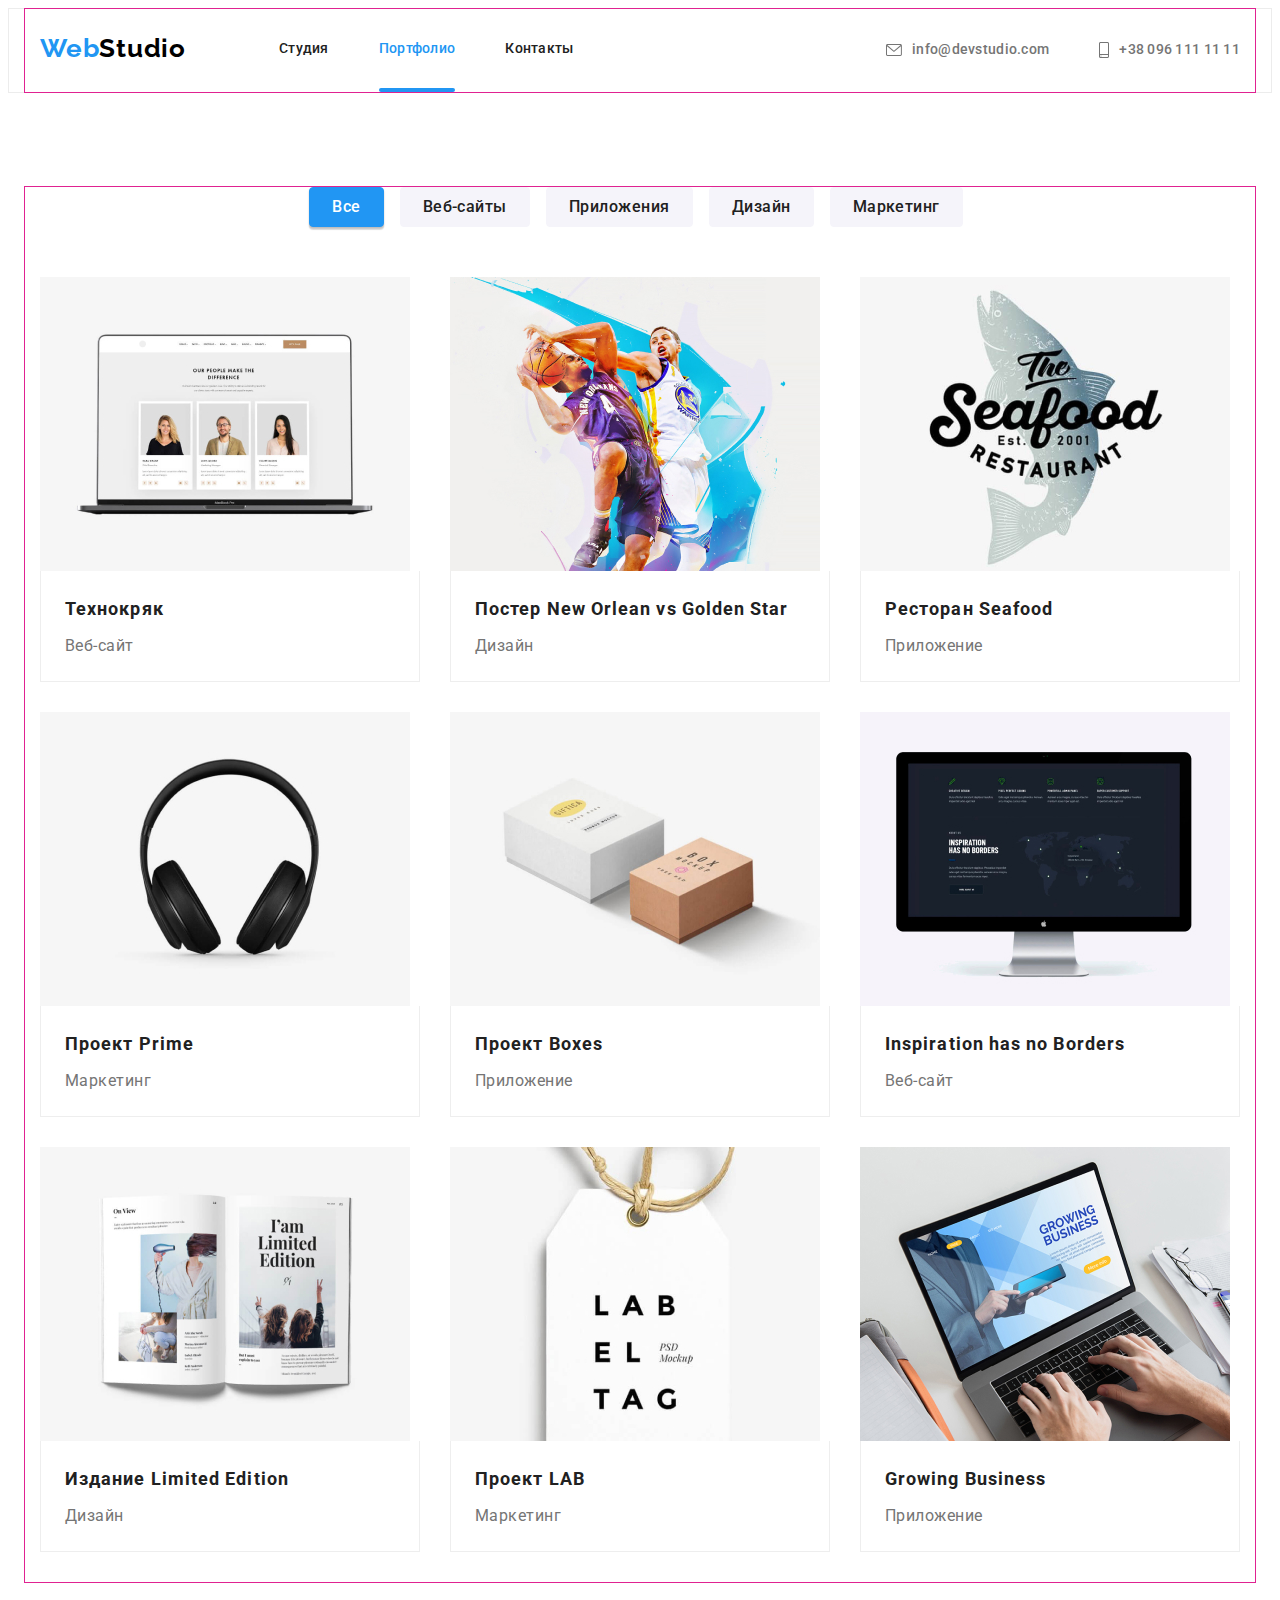
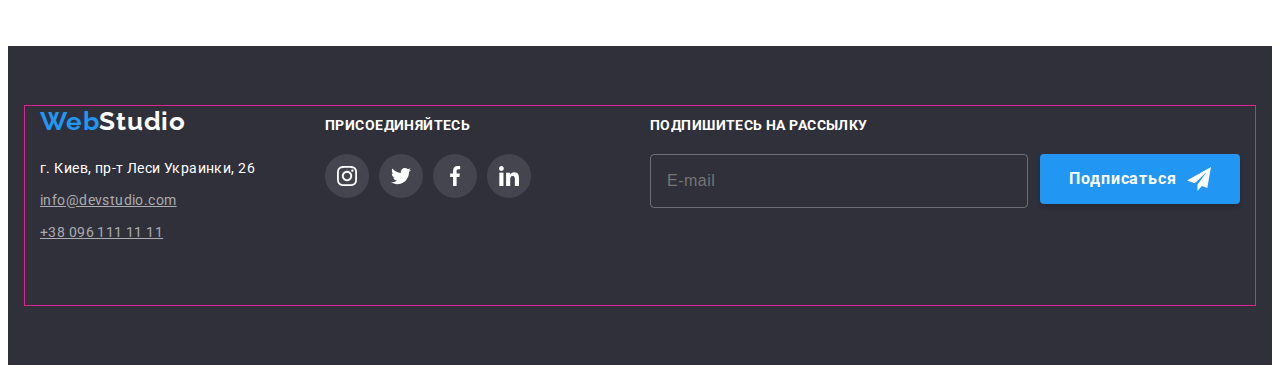
==== portfolio.html @ f074b86c "add change portf adapt" ====
<!DOCTYPE html>
<html lang="ru">
<head>
    <meta charset="UTF-8">
    <meta http-equiv="X-UA-Compatible" content="IE=edge">
    <meta name="viewport" content="width=device-width, initial-scale=1.0">
    <link rel="preconnect" href="https://fonts.googleapis.com">
    <link rel="preconnect" href="https://fonts.gstatic.com" crossorigin>
    <link href="https://fonts.googleapis.com/css2?family=Raleway:wght@700&family=Roboto:wght@400;500;700;900&display=swap"
        rel="stylesheet">
        <link rel="stylesheet" href="https://cdnjs.cloudflare.com/ajax/libs/modern-normalize/1.1.0/modern-normalize.min.css"
            integrity="sha512-wpPYUAdjBVSE4KJnH1VR1HeZfpl1ub8YT/NKx4PuQ5NmX2tKuGu6U/JRp5y+Y8XG2tV+wKQpNHVUX03MfMFn9Q=="
            crossorigin="anonymous" referrerpolicy="no-referrer" />
    <link rel="stylesheet" href="./css/main.min.css">
    <title>Портфолио</title>
</head>
<body>
    <header class="header">
        <div class="container container--top">
        <nav class="navigation">
            <a href="" lang="en" class="logo logo--dark link"><span class="logo__accent">Web</span>Studio</a>
            <ul class="nav-list list"> 
                <li class="nav__item"><a href="./index.html" class="nav__link link">Студия</a></li>
                <li class="nav__item"><a href="" class="nav__link link current">Портфолио</a></li>
                <li class="nav__item"><a href="" class="nav__link link">Контакты</a></li>
            </ul>
        </nav> 
            <ul class="list-contacts list">
                <li class="list-contacts__item list-contacts__item--top"><a href="mailto:info@devstudio.com" class="list-contacts__link link">
                    <svg class="list-contacts__icon icon-envelope" width="16" height="12">
                        <use href="./images/icons.svg#icon-envelope"></use>
                    </svg> info@devstudio.com</a></li>
                <li class="list-contacts__item"><a href="tel:+380961111111" class="list-contacts__link link">
                    <svg class="list-contacts__icon icon-smartphone" width="10" height="16">
                        <use href="./images/icons.svg#icon-smartphone"></use>
                    </svg> +38 096 111 11 11</a></li>
            </ul>
        </div>
    </header>
    <main>
        <section class="portfolio section">
            <div class="container">
                <h1  class="portfolio-top-title visually-hidden">Портфолио</h1>
            <ul class="portfolio-btn-list list">
                <li class="portfolio-btn-item"> <button type="button" class="portfolio-btn current-btn">Все</button> </li>
                <li class="portfolio-btn-item"><button type="button" class="portfolio-btn">Веб-сайты</button></li>
                <li class="portfolio-btn-item"><button type="button" class="portfolio-btn">Приложения</button></li>
                <li class="portfolio-btn-item"><button type="button" class="portfolio-btn">Дизайн</button></li>
                <li class="portfolio-btn-item"><button type="button" class="portfolio-btn">Маркетинг</button></li>
            </ul> 
            <ul class="portfolio-list list">
                <li class="portfolio-item"> 
                        <a class="portfolio-link link" href="">  
                          <div class="overlay">                                         
                        <img src="./images/box4.jpg" alt="Веб-сайт" width="370"> 
                        <p class="overlay-text">Ресурс предлагает комплексные предложения с разным уровнем функционала и сервисов. Все это позволит посетителю получить
                        исчерпывающие сведения  о компании или частном лице.</p></div>
                        <div class="portfolio-content">
                        <h2 class="portfolio-bottom-title">Технокряк</h2>
                        <p class="portfolio-text text-veb">Веб-сайт</p></div></a>
                </li>
                <li class="portfolio-item"> 
                    <a class="portfolio-link link" href="">
                        <div class="overlay">
                        <img src="./images/box5.jpg" alt="Постер" width="370">
                        <p class="overlay-text">Ресурс предлагает комплексные предложения с разным уровнем функционала и сервисов. Все это
                            позволит посетителю получить
                            исчерпывающие сведения  о компании или частном лице.</p>
                        </div>
                        <div class="portfolio-content">
                        <h2 class="portfolio-bottom-title">Постер <span lang="en">New Orlean vs Golden Star</span> </h2>
                        <p class="portfolio-text">Дизайн</p> </div></a>
                </li> 
                <li class="portfolio-item">  
                    <a class="portfolio-link link" href="">
                        <div class="overlay">
                        <img src="./images/box6.jpg" alt="Ресторан " width="370">
                        <p class="overlay-text">Ресурс предлагает комплексные предложения с разным уровнем функционала и сервисов. Все это
                            позволит посетителю получить
                            исчерпывающие сведения  о компании или частном лице.</p>
                        </div>
                        <div class="portfolio-content">
                        <h2 class="portfolio-bottom-title">Ресторан <span lang="en">Seafood</span></h2>
                        <p class="portfolio-text">Приложение</p></div></a>
                </li>
                <li class="portfolio-item"> 
                    <a class="portfolio-link link" href="">
                        <div class="overlay">
                        <img src="./images/box7.jpg" alt="Наушники" width="370">
                        <p class="overlay-text">Ресурс предлагает комплексные предложения с разным уровнем функционала и сервисов. Все это
                            позволит посетителю получить
                            исчерпывающие сведения  о компании или частном лице.</p>
                        </div>
                        <div class="portfolio-content">
                        <h2 class="portfolio-bottom-title">Проект <span lang="en">Prime</span></h2>
                        <p class="portfolio-text">Маркетинг</p> </div></a>
                </li>
                <li class="portfolio-item">  
                    <a class="portfolio-link link" href="">
                        <div class="overlay">
                        <img src="./images/box8.jpg" alt="Упаковка" width="370">
                        <p class="overlay-text">Ресурс предлагает комплексные предложения с разным уровнем функционала и сервисов. Все это
                            позволит посетителю получить
                            исчерпывающие сведения  о компании или частном лице.</p>
                        </div>
                        <div class="portfolio-content">
                        <h2 class="portfolio-bottom-title">Проект <span lang="en">Boxes</span></h2>
                        <p class="portfolio-text">Приложение</p> </div></a>
                </li>
                <li class="portfolio-item">    
                    <a class="portfolio-link link" href="">
                        <div class="overlay">
                        <img src="./images/box9.jpg" alt="Монитор" width="370">
                        <p class="overlay-text">Ресурс предлагает комплексные предложения с разным уровнем функционала и сервисов. Все это
                            позволит посетителю получить
                            исчерпывающие сведения  о компании или частном лице.</p>
                        </div>
                        <div class="portfolio-content">
                        <h2 lang="en" class="portfolio-bottom-title">Inspiration has no Borders</h2>
                        <p class="portfolio-text">Веб-сайт</p> </div></a>
                </li>
                <li class="portfolio-item">  
                    <a class="portfolio-link link" href="">
                        <div class="overlay">
                        <img src="./images/box10.jpg" alt="Журнал" width="370">
                        <p class="overlay-text">Ресурс предлагает комплексные предложения с разным уровнем функционала и сервисов. Все это
                            позволит посетителю получить
                            исчерпывающие сведения  о компании или частном лице.</p>
                        </div>
                        <div class="portfolio-content">
                        <h2 class="portfolio-bottom-title">Издание <span lang="en">Limited Edition</span></h2>
                        <p class="portfolio-text">Дизайн</p></div></a>
                </li>
                <li class="portfolio-item">  
                    <a class="portfolio-link link" href="">
                        <div class="overlay">
                        <img src="./images/box11.jpg" alt="Карточка" width="370">
                        <p class="overlay-text">Ресурс предлагает комплексные предложения с разным уровнем функционала и сервисов. Все это
                            позволит посетителю получить
                            исчерпывающие сведения  о компании или частном лице.</p>
                        </div>
                        <div class="portfolio-content">
                        <h2 class="portfolio-bottom-title">Проект <span lang="en">LAB</span></h2>
                        <p class="portfolio-text">Маркетинг</p></div></a>
                </li>
                <li class="portfolio-item">   
                    <a class="portfolio-link link" href="">
                        <div class="overlay">
                        <img src="./images/box12.jpg" alt="Ноутбук" width="370">
                        <p class="overlay-text">Ресурс предлагает комплексные предложения с разным уровнем функционала и сервисов. Все это
                            позволит посетителю получить
                            исчерпывающие сведения  о компании или частном лице.</p>
                        </div>
                        <div class="portfolio-content">
                        <h2 lang="en" class="portfolio-bottom-title">Growing Business</h2>
                        <p class="portfolio-text">Приложение</p> </div></a>
                </li>
            </ul>
            </div>
        </section>
    </main>
    <footer class="footer">
        <div class="container container--bottom">
            <div class="footer-address">
        <a href="" lang="en" class="logo logo--light link"><span class="logo__accent">Web</span>Studio</a>
        <address class="top-address">
            <ul class="address-list list">
                <li class="address-list__item address">г. Киев, пр-т Леси Украинки, 26</li>
                <li class="address-list__item mail"><a href="mailto:info@devstudio.com" class="address-list__link">info@devstudio.com</a></li>
                <li class="address-list__item"><a href="tel:+380961111111" class="address-list__link">+38 096 111 11 11</a></li>
            </ul>
        </address></div>
           <div class="social">
            <p class="social-text">присоединяйтесь</p>
            <ul class="soc-list list">
                <li class="soc-list__item"><a class="soc-list__link soc-list__link--grey" href="">
                        <svg class="soc-list__icon soc-list__icon--white" width="20" height="20">
                            <use href="./images/icons.svg#icon-instagram-2"></use>
                        </svg></a></li>
                <li class="soc-list__item"><a class="soc-list__link soc-list__link--grey" href="">
                        <svg class="soc-list__icon soc-list__icon--white" width="20" height="20">
                            <use href="./images/icons.svg#icon-twitter-1"></use>
                        </svg></a></li>
                <li class="soc-list__item"><a class="soc-list__link soc-list__link--grey" href="">
                        <svg class="soc-list__icon soc-list__icon--white" width="20" height="20">
                            <use href="./images/icons.svg#icon-facebook-1"></use>
                        </svg></a></li>
                <li class="soc-list__item"><a class="soc-list__link soc-list__link--grey" href="">
                        <svg class="soc-list__icon soc-list__icon--white" width="20" height="20">
                            <use href="./images/icons.svg#icon-linkedin-1"></use>
                        </svg></a></li>
            </ul>
            </div>
            <div class="form">
                <p class="form__text">Подпишитесь на рассылку</p>
                <form class="form__content">
                    <input 
                    type="email" 
                    class="form__input"
                    name="user-email"
                    placeholder="E-mail">
                    <button type="submit" class="form-btn btn">Подписаться
                        <svg class="form-icon" width="24" height="24">
                            <use href="./images/icons.svg#icon-icon-send1"></use>
                        </svg>
                    </button>
                </form>
            </div>
        </div>
    </footer>
    </body>
</html>
---- css/main.min.css ----
body{font-family:'Roboto',sans-serif;font-size:14px;color:var(--top-text-color);background-color:var(--body-color)}.link{text-decoration:none}.list{list-style:none}.is-hidden{opacity:0;pointer-events:none;visibility:hidden}p,h1,h2,h3,h4,h5,h6{margin:0}ul,ol{padding-left:0;margin:0}img{display:block;max-width:100%;height:auto}:root{--body-color:#ffffff;--logo-top-color: #000000;--logo-bottom-color:#FFFFFF;--accent-color: #2196F3;--header-color:  #212121;--hover-color:#2196F3;--current-color:#2196F3;--hero-color:#2F303A;--top-title-color:  #FFFFFF;--bottom-title-color: #212121;--second-title-color:#212121;--third-title-color:#212121;--top-btn-color: #FFFFFF;--hover-btn-color:#188CE8;--second-btn-color: #212121;--bacground-btn-color:#F5F4FA;--top-text-color:#757575;--bottom-text-color: #757575;--second-text-color:#757575;--team-color:#FFFFFF;--team-fon-color:#F5F4FA;--footer-color:#2F303A;--address-color:#FFFFFF;--contacts-color: rgba(255, 255, 255, 0.6);--portfolio-fon-color:#FFFFFF;--first-margin:30px;--second-margin:30px;--duration:250ms;--time-function:cubic-bezier(0.4, 0, 0.2, 1)}.visually-hidden{position:absolute;white-space:nowrap;width:1px;height:1px;overflow:hidden;border:0;padding:0;clip:rect(0 0 0 0);clip-path:inset(50%);margin:-1px}.container{width:100%;padding-left:15px;padding-right:15px;margin:0 auto;outline:1px solid #e02291}@media screen and (min-width: 480px){.container{max-width:480px}}@media screen and (min-width: 768px){.container{max-width:768px}}@media screen and (min-width: 1200px){.container{max-width:1200px}}.container--top{display:flex;align-items:center}@media screen and (min-width: 1200px){.container--bottom{display:flex;align-items:baseline}}.section{padding-top:60px;padding-bottom:60px}@media screen and (min-width: 1200px){.section{padding-top:94px;padding-bottom:94px}}.logo{font-family:'Raleway','Tahoma', sans-serif;font-weight:700;font-size:24px;line-height:1.17;text-align:center;letter-spacing:0.03em}@media screen and (min-width: 1200px){.logo{font-size:26px;line-height:1.19}}.logo--dark{display:block;padding-top:16px;padding-bottom:16px;color:var(--logo-top-color)}@media screen and (min-width: 768px){.logo--dark{padding-top:26px;padding-bottom:26px}}@media screen and (min-width: 1200px){.logo--dark{padding-top:24px;padding-bottom:25px}}.logo--light{display:block;margin-bottom:20px;color:var(--logo-bottom-color)}@media screen and (min-width: 1200px){.logo--light{text-align:start}}.logo__accent{font-family:'Raleway','Tahoma', sans-serif;font-weight:700;font-size:26px;line-height:1.19;letter-spacing:0.03em;color:var(--accent-color)}.list-contacts{margin-left:auto}@media screen and (max-width: 767px){.list-contacts{display:none}}@media screen and (min-width: 1200px){.list-contacts{display:flex;justify-content:center}}.list-contacts__item{align-items:center;margin-left:auto}@media screen and (min-width: 1200px){.list-contacts__item{display:flex}}@media screen and (min-width: 1200px){.list-contacts__item+.list-contacts__item{margin-left:50px}}.list-contacts__link{font-weight:500;font-size:12px;line-height:1.17;letter-spacing:0.02em;display:flex;align-items:center;color:var(--top-text-color);transition:color var(--duration) var(--time-function)}.list-contacts__link:hover,.list-contacts__link:focus{color:var(--hover-color)}@media screen and (min-width: 1200px){.list-contacts__link{padding-top:32px;padding-bottom:32px;font-size:14px;line-height:1.14}}@media screen and (min-width: 768px) and (max-width: 1199px){.list-contacts__item--top{margin-bottom:10px}}.list-contacts__icon{display:block;cursor:pointer;margin-right:10px;fill:var(--top-text-color)}.list-contacts__link:hover .icon-envelope,.list-contacts__link:focus .icon-envelope,.list-contacts__link:hover .icon-smartphone,.list-contacts__link:focus .icon-smartphone{fill:var(--hover-color)}.btn{font-family:inherit;font-weight:700;font-size:16px;line-height:1.88;text-align:center;letter-spacing:0.06em;display:flex;justify-content:center;align-items:center;margin:0 auto;min-width:200px;height:50px;border:1px solid transparent;border-radius:4px;box-shadow:0px 4px 4px rgba(0,0,0,0.15);color:var(--top-btn-color);background-color:var(--accent-color)}.title{font-family:'Roboto'}.title--dark{color:var(--second-title-color)}.title--light{color:#FFFFFF}.hero__title{font-weight:900;font-size:26px;line-height:1.62;text-align:center;letter-spacing:0.06em;text-transform:uppercase;display:inline-block;width:100%;margin-bottom:var(--second-margin)}@media screen and (min-width: 480px){.hero__title{width:360px}}@media screen and (min-width: 1200px){.hero__title{font-weight:900;font-size:44px;line-height:1.36;letter-spacing:0.06em;text-transform:uppercase;text-align:center;display:inline-block;width:696px;margin-bottom:var(--second-margin)}}.work-top__title,.team-top__title,.clients-top__title{font-size:28px;line-height:1.18;text-align:center;letter-spacing:0.03em;margin-bottom:30px}@media screen and (min-width: 1200px){.work-top__title,.team-top__title,.clients-top__title{font-size:36px;line-height:1.17;margin-bottom:50px}}.feature-bottom__title,.work-bottom__title{font-size:14px;line-height:1.14;letter-spacing:0.03em;text-transform:uppercase;text-align:center;margin-bottom:10px}@media screen and (min-width: 768px){.feature-bottom__title,.work-bottom__title{text-align:start}}.soc-list{display:flex;justify-content:center}.soc-list__item+.soc-list__item{margin-left:10px}.soc-list__link{display:flex;width:44px;height:44px;border-radius:50%;justify-content:center;align-items:center;transition:background-color var(--duration) var(--time-function)}.soc-list__link:hover,.soc-list__link:focus{background-color:var(--hover-color)}.soc-list__link--white{background-color:#FFFFFF}.soc-list__link--grey{background-color:rgba(255,255,255,0.1)}.soc-list__icon{transition:fill var(--duration) var(--time-function)}.soc-list__link:hover .soc-list__icon,.soc-list__link:focus .soc-list__icon{fill:#FFFFFF}.soc-list__icon--grey{fill:#AFB1B8}.soc-list__icon--white{fill:#FFFFFF}.header{border:1px solid #ECECEC}@media screen and (min-width: 768px){.navigation{display:flex}}@media screen and (max-width: 767px){.nav-list{display:none}}@media screen and (min-width: 768px){.nav-list{display:flex;align-items:center;margin-left:88px}}@media screen and (min-width: 1200px){.nav-list{margin-left:93px}}@media screen and (min-width: 768px){.nav__item+.nav__item{margin-left:50px}}@media screen and (min-width: 768px){.nav__link{position:relative;font-weight:500;font-size:14px;line-height:1.14;letter-spacing:0.02em;display:block;padding-top:32px;padding-bottom:35px;color:var(--header-color);transition:color var(--duration) var(--time-function)}.nav__link:hover,.nav__link:focus{color:var(--hover-color)}.nav__link.current{color:var(--current-color)}}.nav__link.current::after{position:absolute;bottom:0;content:"";width:100%;height:4px;border-radius:2px;display:block;background-color:var(--current-color)}.hero{padding-top:118px;padding-bottom:118px;text-align:center;max-width:100%;height:auto;margin-left:auto;margin-right:auto;background-image:linear-gradient(rgba(47,48,58,0.4), rgba(47,48,58,0.4)),url(../images/hero.jpg);background-repeat:no-repeat;background-position:center;background-size:cover}@media screen and (min-width: 768px){.hero{max-width:768px}}@media screen and (min-width: 1200px){.hero{padding-top:200px;padding-bottom:200px;max-width:1600px;height:600px}}.hero__btn{transition:background-color var(--duration) var(--time-function),color var(--duration) var(--time-function)}.hero__btn:hover,.hero__btn:focus{background-color:var(--hover-btn-color)}@media screen and (min-width: 1200px){.feature{padding-bottom:47px}}.feature-list{margin-bottom:-30px}@media screen and (min-width: 768px){.feature-list{display:flex;flex-wrap:wrap;margin-left:-30px}}@media screen and (min-width: 1200px){.feature-list{margin-left:-30px}}.feature-list__item{margin-bottom:30px}@media screen and (min-width: 768px){.feature-list__item{width:calc(100% / 2 - 30px);margin-left:30px}}@media screen and (min-width: 1200px){.feature-list__item{width:calc(100% / 4 - 30px);margin-left:30px}}.feature-gallery{display:flex;max-width:450px;height:120px;border-radius:4px;justify-content:center;align-items:center;margin-bottom:30px;background-color:var(--team-fon-color)}@media screen and (min-width: 768px){.feature-gallery{max-width:354px;height:120px}}@media screen and (min-width: 1200px){.feature-gallery{max-width:270px;height:120px}}.feature__text{font-size:14px;line-height:1.71;letter-spacing:0.03em;color:var(--top-text-color)}.work{padding-top:47px;display:none}@media screen and (min-width: 1200px){.work{display:block}}.work-list{display:flex}.work-list__item+.work-list__item{margin-left:var(--first-margin)}.work-thumb{position:relative}.work-thumb__title{position:absolute;bottom:0;display:flex;width:100%;height:70px;justify-content:center;align-items:center;background-color:rgba(47,48,58,0.8)}.team{background-color:var(--team-fon-color)}.team-list{margin-bottom:-30px}@media screen and (min-width: 768px){.team-list{display:flex;flex-wrap:wrap;margin-left:-30px}}@media screen and (min-width: 1200px){.team-list{margin-left:-30px}}.team-list__item{box-shadow:0px 1px 3px rgba(0,0,0,0.12),0px 1px 1px rgba(0,0,0,0.14),0px 2px 1px rgba(0,0,0,0.2);border-radius:0px 0px 4px 4px;overflow:hidden;padding-bottom:30px;margin-bottom:30px;background-color:var(--team-color)}@media screen and (min-width: 768px){.team-list__item{width:calc(100% / 2 - 30px);margin-left:30px}}@media screen and (min-width: 1200px){.team-list__item{width:calc(100% / 4 - 30px);margin-left:30px}}.team-list__img{margin-bottom:var(--second-margin);width:100%;height:auto}.team-bottom__title{font-family:'Roboto';font-weight:500;font-size:16px;line-height:1.19;text-align:center;letter-spacing:0.03em;margin-bottom:10px;color:var(--second-title-color)}.team-list__text{font-size:16px;line-height:1.19;text-align:center;letter-spacing:0.03em;margin-bottom:16px;color:var(--bottom-text-color)}.logo-list{display:flex;flex-wrap:wrap;margin-left:-30px;margin-bottom:-30px}@media screen and (min-width: 768px){.logo-list{margin-left:-30px}}@media screen and (min-width: 1200px){.logo-list{margin-left:-30px}}.logo-list__item{width:calc(100% / 2 - 30px);margin-left:30px;margin-bottom:30px}@media screen and (min-width: 768px){.logo-list__item{width:calc(100% / 3 - 30px);margin-left:30px}}@media screen and (min-width: 1200px){.logo-list__item{width:calc(100% / 6 - 30px);margin-left:30px}}.logo-list__link{outline:transparent;display:flex;justify-content:center;align-items:center;width:100%;height:92px;border:1px solid #AFB1B8;border-radius:4px;background-color:#FFFFFF;transition:background-color var(--duration) var(--time-function)}.logo-list__link:hover,.logo-list__link:focus{border-color:var(--accent-color)}@media screen and (min-width: 768px){.logo-list__link{width:226px}}@media screen and (min-width: 1200px){.logo-list__link{width:170px}}.logo-list__icon{fill:#AFB1B8;transition:fill var(--duration) var(--time-function)}.logo-list__link:hover .logo-list__icon,.logo-list__link:focus .logo-list__icon{fill:var(--hover-color)}.footer{padding-top:60px;padding-bottom:60px;background-color:var(--footer-color)}@media screen and (min-width: 768px){.footer-content{display:flex;justify-content:space-around;align-items:baseline}}.footer-address{text-align:center}.address-list{font-style:normal}.top-address{margin-bottom:60px}@media screen and (min-width: 1200px){.top-address{text-align:start}}.address{font-size:14px;line-height:1.71;letter-spacing:0.03em;margin-bottom:8px;color:var(--address-color)}.mail{margin-bottom:8px}.address-list__link{font-size:14px;line-height:1.71;letter-spacing:0.03em;color:var(--contacts-color);transition:color var(--duration) var(--time-function)}.address-list__link:hover,.address-list__link:focus{color:var(--hover-color)}.social{margin-bottom:60px}@media screen and (min-width: 1200px){.social{margin-left:70px}}.social-text{font-weight:700;font-size:14px;line-height:1.14;text-align:center;letter-spacing:0.03em;text-transform:uppercase;margin-bottom:20px;color:#FFFFFF}@media screen and (min-width: 1200px){.social-text{text-align:start}}.form{text-align:center}@media screen and (min-width: 1200px){.form{margin-left:auto}}.form__text{font-weight:700;line-height:1.14;text-align:center;letter-spacing:0.03em;text-transform:uppercase;margin-bottom:20px;color:#FFFFFF}@media screen and (min-width: 1200px){.form__text{text-align:start}}@media screen and (min-width: 1200px){.form__content{display:flex;justify-content:center;align-items:flex-start}}.form__input{font-weight:400;font-size:16px;line-height:1.25;letter-spacing:0.03em;min-width:100%;height:50px;border:1px solid rgba(255,255,255,0.3);border-radius:4px;padding-left:16px;margin-bottom:20px;color:rgba(255,255,255,0.6);background-color:transparent}@media screen and (min-width: 480px){.form__input{min-width:450px}}@media screen and (min-width: 1200px){.form__input{min-width:358px}}.form-btn{color:var(--top-btn-color);background-color:var(--accent-color)}@media screen and (min-width: 1200px){.form-btn{margin-left:12px}}.form-icon{margin-left:10px}.backdrop{position:fixed;top:0;width:100%;height:100%;background-color:rgba(0,0,0,0.2);transition:opacity var(--duration) var(--time-function),visibility var(--duration) var(--time-function)}.backdrop.is-hidden .modal{transform:scale 0,5}.modal{position:absolute;top:50%;left:50%;width:450px;min-height:609px;box-shadow:0px 1px 3px rgba(0,0,0,0.12),0px 1px 1px rgba(0,0,0,0.14),0px 2px 1px rgba(0,0,0,0.2);border-radius:4px;padding:40px;background-color:#FFFFFF;transition:transform var(--duration) var(--time-function),visibility var(--duration) var(--time-function);transform:translate(-50%, -50%) scale(1)}@media screen and (min-width: 1200px){.modal{width:528px;min-height:581px}}.modal-close{width:30px;height:30px;border:1px solid rgba(0,0,0,0.1);border-radius:50%;position:absolute;top:8px;right:8px;padding:6px;fill:#000000;transition:fill var(--duration) var(--time-function)}.modal-close:hover,.modal-close:focus{fill:var(--accent-color)}.modal__text{font-weight:700;font-size:20px;line-height:1.5;text-align:center;letter-spacing:0.03em;margin-bottom:12px;color:#212121}@media screen and (min-width: 1200px){.modal__text{line-height:1.15}}.modal-field{margin-bottom:10px}.modal-field__label{font-weight:400;font-size:12px;line-height:1.17;letter-spacing:0.01em;display:block;margin-bottom:4px;color:#757575}.modal-input-wrap{position:relative}.modal-field__input{width:100%;height:40px;border:1px solid rgba(33,33,33,0.2);border-radius:4px;padding-left:42px;outline:none;transition:border-color var(--duration) var(--time-function)}.modal-field__input:focus{border-color:var(--accent-color)}.modal-field__icon{position:absolute;left:12px;top:50%;transform:translateY(-50%);transition:fill var(--duration) var(--time-function)}.modal-field__input:focus+.modal-field__icon{fill:var(--accent-color)}.modal-area{margin-bottom:20px}.modal-area__input{font-weight:400;font-size:14px;line-height:1.14;letter-spacing:0.01em;width:100%;height:120px;border:1px solid rgba(33,33,33,0.2);border-radius:4px;padding:12px 16px;resize:none;outline:none;color:rgba(117,117,117,0.5);transition:border-color var(--duration) var(--time-function)}.modal-area__input:focus{border-color:var(--accent-color)}@media screen and (min-width: 1200px){.modal-area__input{line-height:1.17}}.modal-check{display:flex;justify-content:center;align-items:center;margin-bottom:30px}.modal-check__input:checked+.modal-check__label::before{border:none;background-image:url(../images/check.svg);background-repeat:no-repeat;background-position:center;background-color:var(--accent-color)}.modal-check__label{font-weight:400;font-size:12px;line-height:1.17;letter-spacing:0.03em;display:flex;align-items:center;color:#757575}.modal-check__label::before{content:"";width:16px;height:15px;border-radius:2px;border:2px solid #212121;margin-right:7px;cursor:pointer;background-color:#FFFFFF}.modal-check__input:focus+.modal-check__label::before,.modal-check__input:hover+.modal-check__label::before{border-color:var(--accent-color)}@media screen and (min-width: 1200px){.modal-check__label{font-size:14px;line-height:1.71}}.modal-check__link{font-weight:400;font-size:12px;line-height:1.17;letter-spacing:0.03em;text-decoration-line:underline;margin-left:3px;color:#2196F3}@media screen and (min-width: 1200px){.modal-check__link{font-size:14px;line-height:1.71}}.modal-btn{position:relative;left:50%;transform:translateX(-50%);font-family:inherit;font-weight:700;font-size:16px;line-height:1.88;text-align:center;letter-spacing:0.06em;min-width:200px;height:50px;border:1px solid transparent;box-shadow:0px 4px 4px rgba(0,0,0,0.15);border-radius:4px;color:#FFFFFF;background-color:var(--accent-color);transition:background-color var(--duration) var(--time-function)}.modal-btn:hover,.modal-btn:focus{background-color:#188CE8}.portfolio-btn-list{display:flex;flex-wrap:wrap;margin-bottom:25px}@media screen and (min-width: 768px){.portfolio-btn-list{display:flex;justify-content:center;margin-bottom:15px}}@media screen and (min-width: 1200px){.portfolio-btn-list{margin-bottom:35px}}.portfolio-btn-item{margin-right:8px;margin-bottom:15px}@media screen and (min-width: 768px){.portfolio-btn-item+.portfolio-btn-item{margin-left:8px}}.portfolio-btn{font-family:inherit;font-weight:500;font-size:16px;line-height:1.62;text-align:center;letter-spacing:0.03em;cursor:pointer;padding:6px 22px;border:1px solid #F5F4FA;border-radius:4px;color:var(--second-btn-color);background-color:var(--bacground-btn-color);transition:background-color var(--duration) var(--time-function),color var(--duration) var(--time-function),box-shadow var(--duration) var(--time-function)}.portfolio-btn:hover,.portfolio-btn:focus{border:1px solid #2196F3;box-shadow:0px 3px 1px rgba(0,0,0,0.1),0px 1px 2px rgba(0,0,0,0.08),0px 2px 2px rgba(0,0,0,0.12);border-radius:4px;color:var(--top-btn-color);background-color:var(--hover-color)}.current-btn{border:1px solid #2196F3;box-shadow:0px 3px 1px rgba(0,0,0,0.1),0px 1px 2px rgba(0,0,0,0.08),0px 2px 2px rgba(0,0,0,0.12);border-radius:4px;color:var(--top-btn-color);background-color:var(--current-color)}.portfolio-list{margin-bottom:-30px}@media screen and (min-width: 768px){.portfolio-list{display:flex;flex-wrap:wrap;margin-left:-30px}}.portfolio-link{display:block;margin-bottom:30px;transition:box-shadow var(--duration) var(--time-function)}.portfolio-link:hover,.portfolio-link:focus{box-shadow:0px 1px 1px rgba(0,0,0,0.12),0px 4px 4px rgba(0,0,0,0.06),1px 4px 6px rgba(0,0,0,0.16)}.portfolio-item{display:block;cursor:pointer}@media screen and (min-width: 768px){.portfolio-item{flex-basis:calc(100% / 2 - 30px);margin-left:30px}}@media screen and (min-width: 1200px){.portfolio-item{flex-basis:calc(100% / 3 - 30px);margin-left:30px}}.overlay{position:relative;overflow:hidden}.overlay-text{position:absolute;top:0;height:100%;padding:63px 24px;font-size:18px;line-height:1.56;letter-spacing:0.03em;color:#FFFFFF;background-color:rgba(33,150,243,0.9);transform:translateY(100%) scale(0, 0);transition:transform var(--duration) var(--time-function)}.portfolio-link:hover .overlay-text,.portfolio-link:focus .overlay-text{transform:translateY(0%) scale(1, 1)}.portfolio-content{padding:20px 24px;border:1px solid #EEEEEE;border-top:none}.portfolio-bottom-title{font-family:'Roboto';font-size:18px;line-height:2.0;letter-spacing:0.06em;margin-bottom:4px;color:var(--third-title-color);background-color:var(--portfolio-fon-color)}.portfolio-text{font-size:16px;line-height:1.88;letter-spacing:0.03em;color:var(--second-text-color);background-color:var(--portfolio-fon-color)}@media screen and (min-width: 768px) and (max-width: 1199px){.text-veb{margin-bottom:36px}}
/*# sourceMappingURL=main.min.css.map */
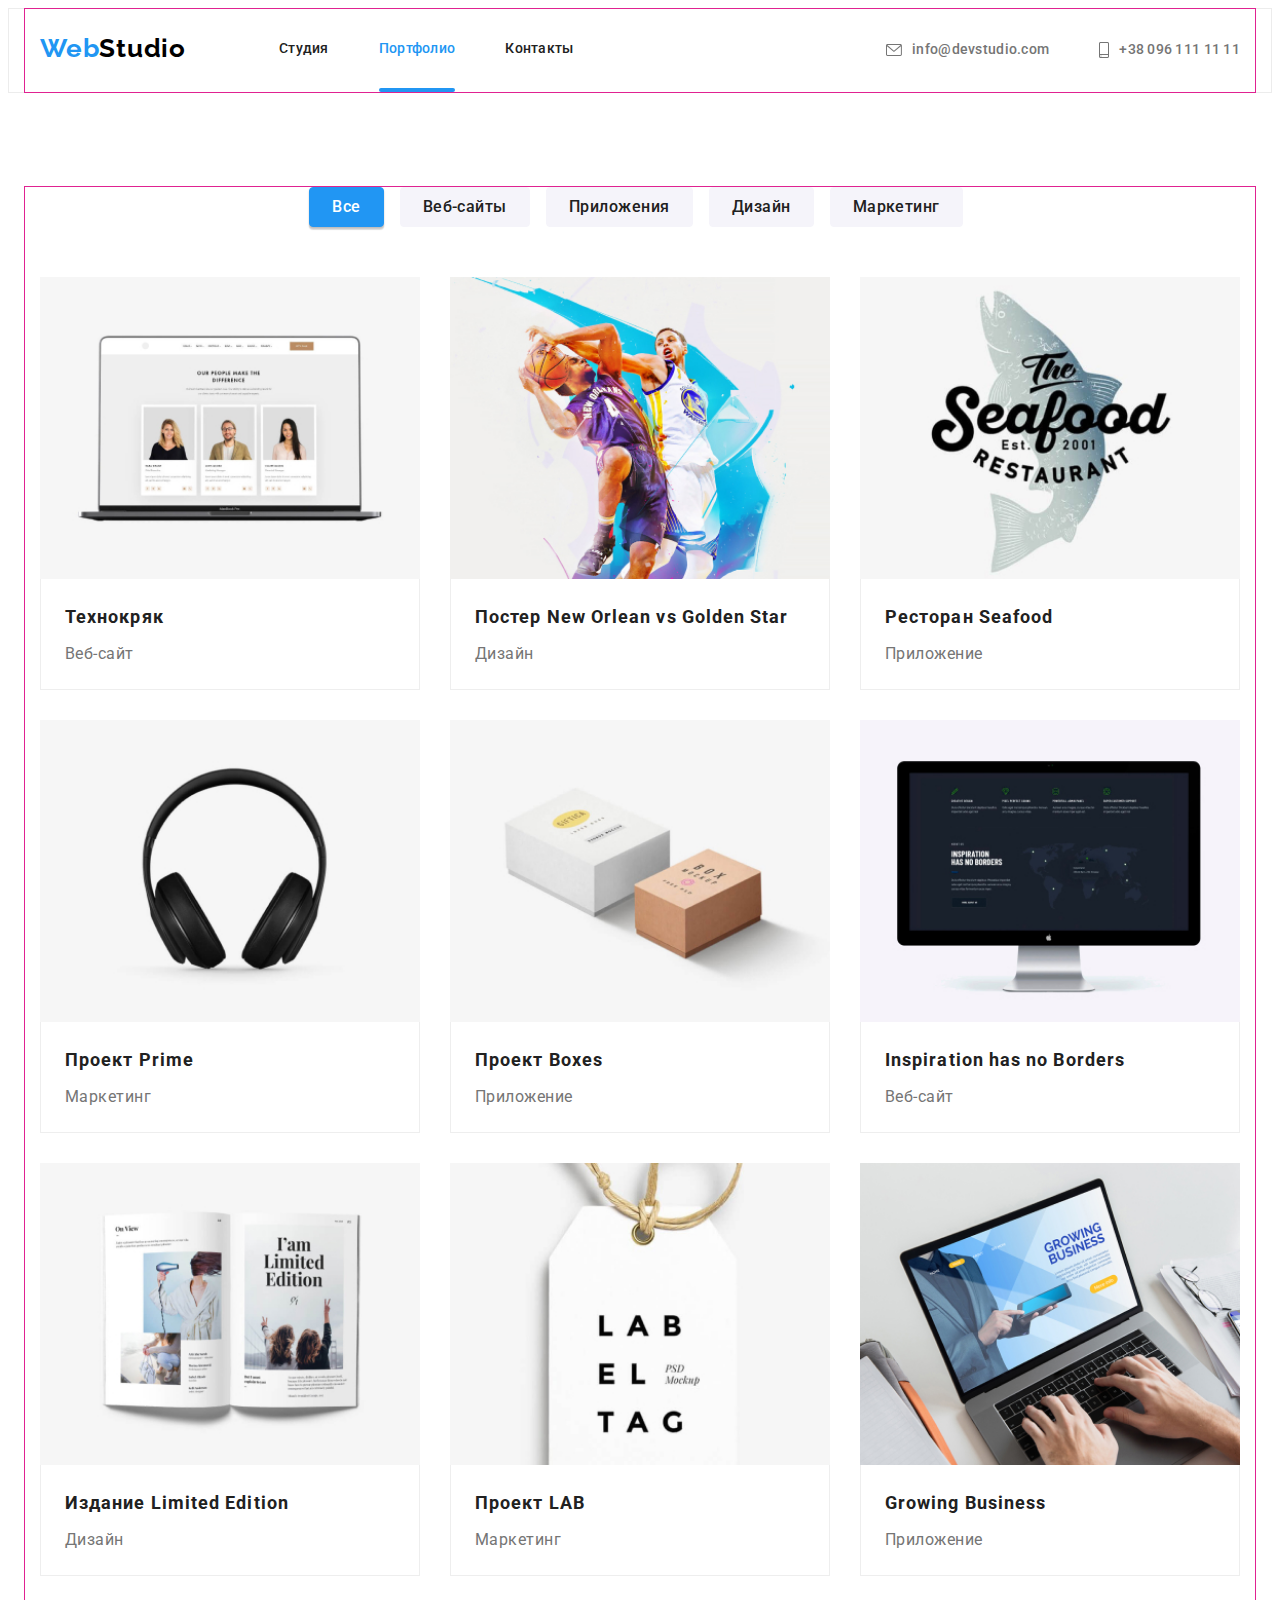
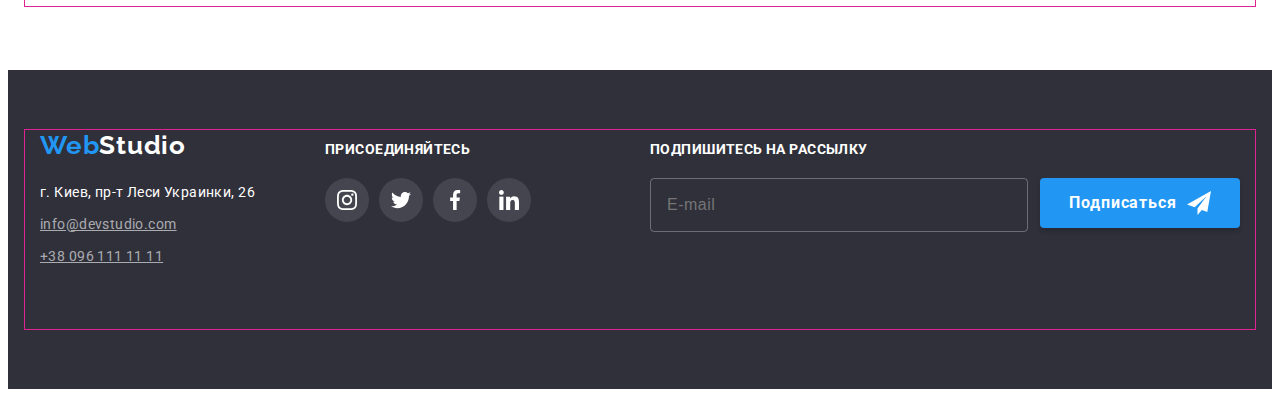
==== commit dec6aa45: "add adapt img portfolio" ====
--- a/portfolio.html
+++ b/portfolio.html
@@ -52,7 +52,7 @@
                 <li class="portfolio-item"> 
                         <a class="portfolio-link link" href="">  
                           <div class="overlay">                                         
-                        <img src="./images/box4.jpg" alt="Веб-сайт" width="370"> 
+                        <img src="./images/box4.jpg" alt="Веб-сайт" width="100%"> 
                         <p class="overlay-text">Ресурс предлагает комплексные предложения с разным уровнем функционала и сервисов. Все это позволит посетителю получить
                         исчерпывающие сведения   о компании или частном лице.</p></div>
@@ -63,7 +63,7 @@
                 <li class="portfolio-item"> 
                     <a class="portfolio-link link" href="">
                         <div class="overlay">
-                        <img src="./images/box5.jpg" alt="Постер" width="370">
+                        <img src="./images/box5.jpg" alt="Постер" width="100%">
                         <p class="overlay-text">Ресурс предлагает комплексные предложения с разным уровнем функционала и сервисов. Все это
                             позволит посетителю получить
                             исчерпывающие сведения  @@ -76,7 +76,7 @@
                 <li class="portfolio-item">  
                     <a class="portfolio-link link" href="">
                         <div class="overlay">
-                        <img src="./images/box6.jpg" alt="Ресторан " width="370">
+                        <img src="./images/box6.jpg" alt="Ресторан " width="100%">
                         <p class="overlay-text">Ресурс предлагает комплексные предложения с разным уровнем функционала и сервисов. Все это
                             позволит посетителю получить
                             исчерпывающие сведения  @@ -89,7 +89,7 @@
                 <li class="portfolio-item"> 
                     <a class="portfolio-link link" href="">
                         <div class="overlay">
-                        <img src="./images/box7.jpg" alt="Наушники" width="370">
+                        <img src="./images/box7.jpg" alt="Наушники" width="100%">
                         <p class="overlay-text">Ресурс предлагает комплексные предложения с разным уровнем функционала и сервисов. Все это
                             позволит посетителю получить
                             исчерпывающие сведения  @@ -102,7 +102,7 @@
                 <li class="portfolio-item">  
                     <a class="portfolio-link link" href="">
                         <div class="overlay">
-                        <img src="./images/box8.jpg" alt="Упаковка" width="370">
+                        <img src="./images/box8.jpg" alt="Упаковка" width="100%">
                         <p class="overlay-text">Ресурс предлагает комплексные предложения с разным уровнем функционала и сервисов. Все это
                             позволит посетителю получить
                             исчерпывающие сведения  @@ -115,7 +115,7 @@
                 <li class="portfolio-item">    
                     <a class="portfolio-link link" href="">
                         <div class="overlay">
-                        <img src="./images/box9.jpg" alt="Монитор" width="370">
+                        <img src="./images/box9.jpg" alt="Монитор" width="100%">
                         <p class="overlay-text">Ресурс предлагает комплексные предложения с разным уровнем функционала и сервисов. Все это
                             позволит посетителю получить
                             исчерпывающие сведения  @@ -128,7 +128,7 @@
                 <li class="portfolio-item">  
                     <a class="portfolio-link link" href="">
                         <div class="overlay">
-                        <img src="./images/box10.jpg" alt="Журнал" width="370">
+                        <img src="./images/box10.jpg" alt="Журнал" width="100%">
                         <p class="overlay-text">Ресурс предлагает комплексные предложения с разным уровнем функционала и сервисов. Все это
                             позволит посетителю получить
                             исчерпывающие сведения  @@ -141,7 +141,7 @@
                 <li class="portfolio-item">  
                     <a class="portfolio-link link" href="">
                         <div class="overlay">
-                        <img src="./images/box11.jpg" alt="Карточка" width="370">
+                        <img src="./images/box11.jpg" alt="Карточка" width="100%">
                         <p class="overlay-text">Ресурс предлагает комплексные предложения с разным уровнем функционала и сервисов. Все это
                             позволит посетителю получить
                             исчерпывающие сведения  @@ -154,7 +154,7 @@
                 <li class="portfolio-item">   
                     <a class="portfolio-link link" href="">
                         <div class="overlay">
-                        <img src="./images/box12.jpg" alt="Ноутбук" width="370">
+                        <img src="./images/box12.jpg" alt="Ноутбук" width="100%">
                         <p class="overlay-text">Ресурс предлагает комплексные предложения с разным уровнем функционала и сервисов. Все это
                             позволит посетителю получить
                             исчерпывающие сведения  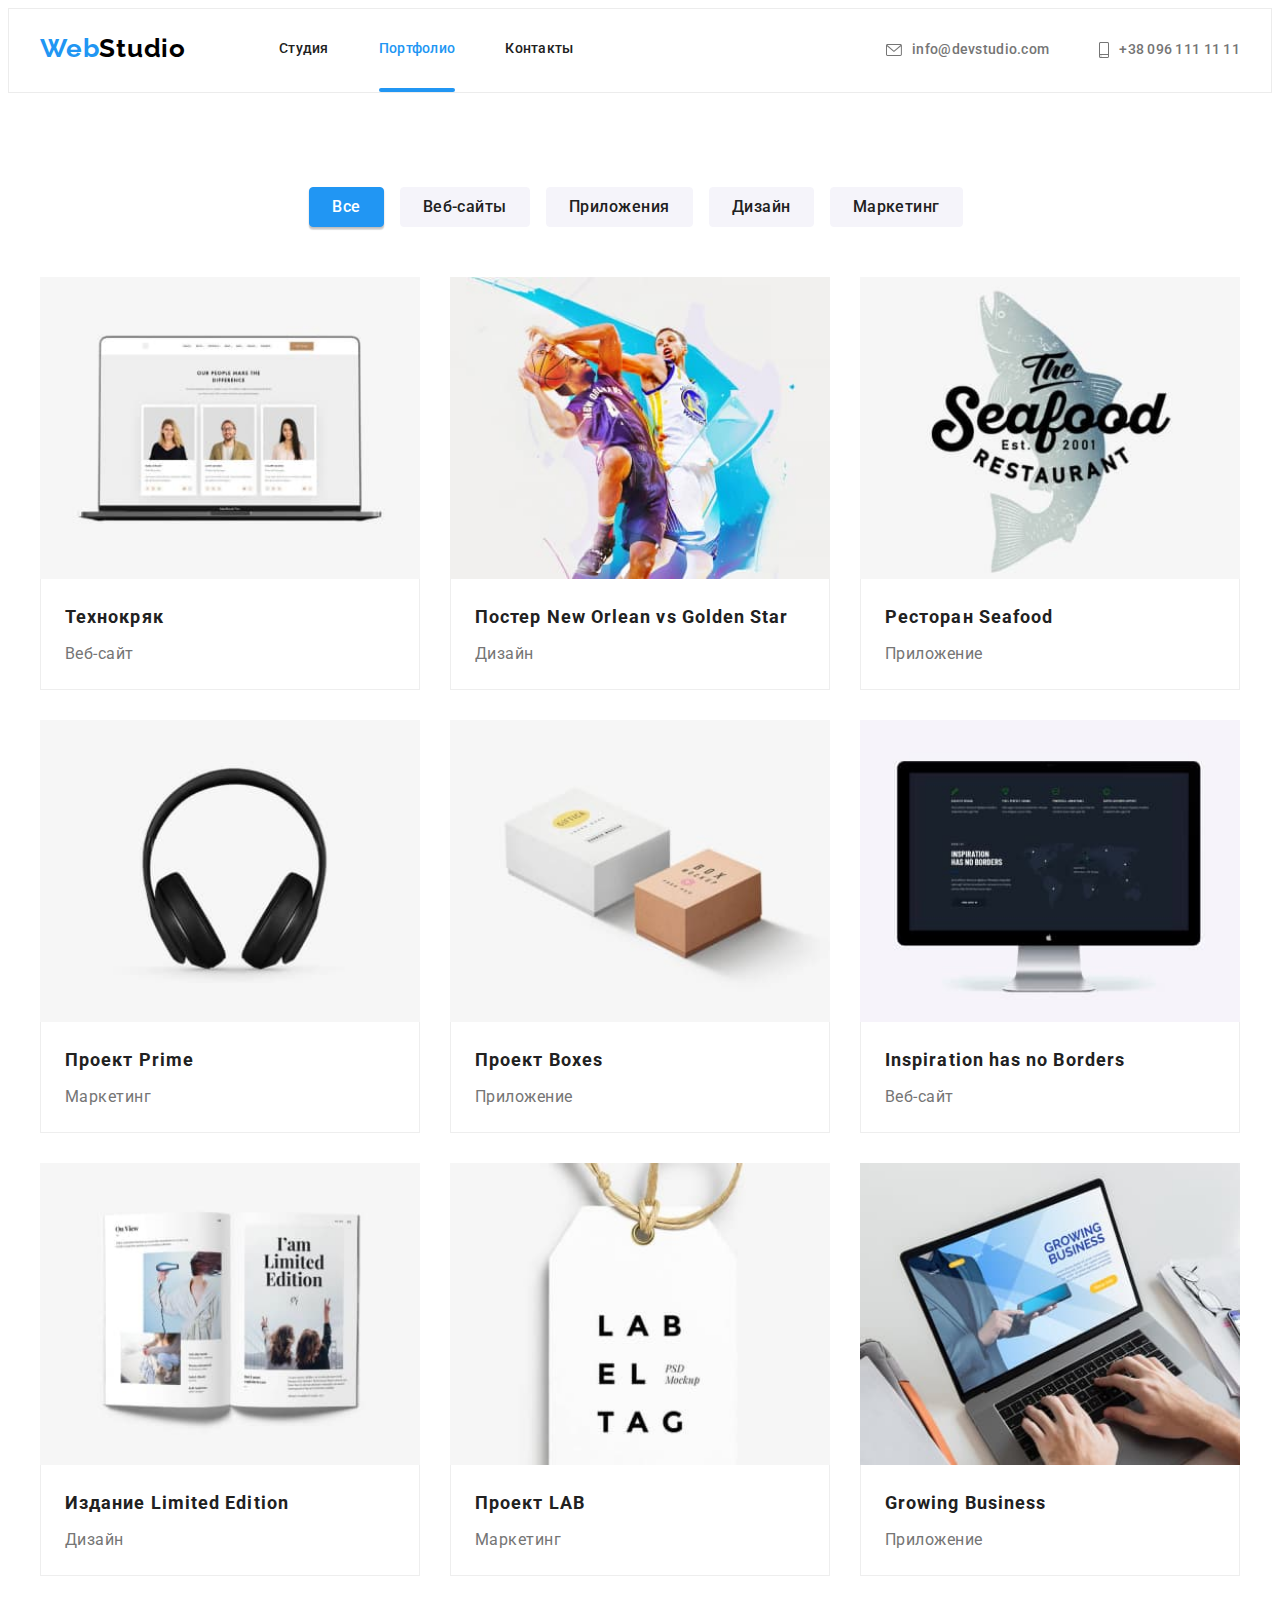
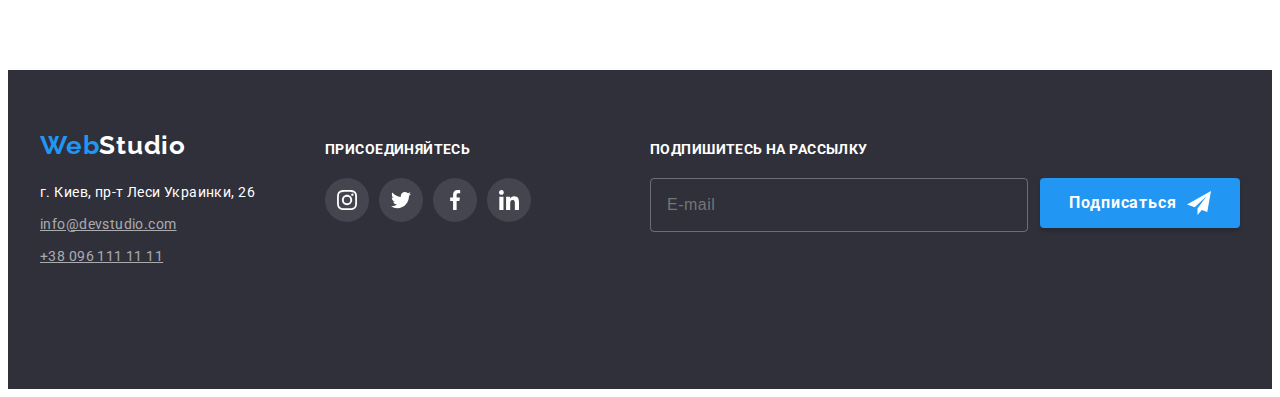
==== commit ea9dd651: "add adapt img portfolio" ====
--- a/portfolio.html
+++ b/portfolio.html
@@ -17,9 +17,16 @@
 <body>
     <header class="header">
         <div class="container container--top">
-        <nav class="navigation">
-            <a href="" lang="en" class="logo logo--dark link"><span class="logo__accent">Web</span>Studio</a>
-            <ul class="nav-list list"> 
+                <nav class="navigation">
+            <div class="mob-content">
+                <a href="" lang="en" class="logo logo--dark link"> <span class="logo__accent">Web</span>Studio</a>
+                <button type="button" class="mob-open-btn">
+                    <svg class="mob-open__icon" width="40" height="40">
+                        <use href="./images/icons.svg#icon-menu_40px"></use>
+                    </svg>
+                </button>
+            </div>
+                    <ul class="nav-list list"> 
                 <li class="nav__item"><a href="./index.html" class="nav__link link">Студия</a></li>
                 <li class="nav__item"><a href="" class="nav__link link current">Портфолио</a></li>
                 <li class="nav__item"><a href="" class="nav__link link">Контакты</a></li>
@@ -35,6 +42,50 @@
                         <use href="./images/icons.svg#icon-smartphone"></use>
                     </svg> +38 096 111 11 11</a></li>
             </ul>
+        </div>
+        <div class="mob-menu is-hidden">
+            <div class="container">
+                <div class="mob-menu-top">
+                    <button type="button" class="mob-close-btn">
+                        <svg class="mob-close__icon" width="40" height="40">
+                            <use href="./images/icons.svg#icon-close_40px"></use>
+                        </svg>
+                    </button>
+                    <ul class="mob-nav-list list">
+                        <li class="mob-nav-list__item"><a href="./index.html" class="mob-nav-list__link link ">Студия</a></li>
+                        <li class="mob-nav-list__item"><a href="" class="mob-nav-list__link link current">Портфолио</a>
+                        </li>
+                        <li class="mob-nav-list__item"><a href="" class="mob-nav-list__link link">Контакты</a></li>
+                    </ul>
+                </div>
+        
+                <div class="mob-menu-bottom">
+                    <ul class="mob-contacts-list list">
+                        <li class="mob-contacts-list__item">
+                            <a href="tel:+380961111111" class="mob-contacts-list__link tel-link link ">
+                                +38 096 111 11 11</a>
+                        </li>
+                        <li class="mob-contacts-list__item">
+                            <a href="mailto:info@devstudio.com" class="mob-contacts-list__link mail-link link">
+                                info@devstudio.com</a>
+                        </li>
+                    </ul>
+                    <ul class="mob-soc-list list">
+                        <li class="mob-soc-list__item"><a href="" target="_blank" rel="noopener noreferrer nofollow"
+                                class="mob-soc-list__link link ">
+                                Instagram</a></li>
+                        <li class="mob-soc-list__item"><a href="" target="_blank" rel="noopener noreferrer nofollow"
+                                class="mob-soc-list__link link">
+                                Twitter</a></li>
+                        <li class="mob-soc-list__item"><a href="" target="_blank" rel="noopener noreferrer nofollow"
+                                class="mob-soc-list__link link">
+                                Facebook</a></li>
+                        <li class="mob-soc-list__item"><a href="" target="_blank" rel="noopener noreferrer nofollow"
+                                class="mob-soc-list__link link">
+                                LinkedIn</a></li>
+                    </ul>
+                </div>
+            </div>
         </div>
     </header>
     <main>
@@ -51,8 +102,13 @@
             <ul class="portfolio-list list">
                 <li class="portfolio-item"> 
                         <a class="portfolio-link link" href="">  
-                          <div class="overlay">                                         
-                        <img src="./images/box4.jpg" alt="Веб-сайт" width="100%"> 
+                          <div class="overlay">
+                            <picture>
+                                <source srcset="./images/portfolio/box4.jpg 1x,./images/portfolio/box42x.jpg 2x" media="(min-width:1200px)" />
+                                <source srcset="./images/portfolio/box4-tab.jpg 1x,./images/portfolio/box4-tab2x.jpg 2x" media="(min-width:768px)" />
+                                <source srcset="./images/portfolio/box4-mob.jpg 1x,./images/portfolio/box4-mob2x.jpg 2x" media="(min-width:320px)" />
+                                <img src="./images/portfolio/box4.jpg" alt="Веб-сайт" width="100%">
+                            </picture>
                         <p class="overlay-text">Ресурс предлагает комплексные предложения с разным уровнем функционала и сервисов. Все это позволит посетителю получить
                         исчерпывающие сведения   о компании или частном лице.</p></div>
@@ -63,7 +119,13 @@
                 <li class="portfolio-item"> 
                     <a class="portfolio-link link" href="">
                         <div class="overlay">
-                        <img src="./images/box5.jpg" alt="Постер" width="100%">
+                            <picture>
+                                <source srcset="./images/portfolio/box5.jpg 1x,./images/portfolio/box52x.jpg 2x" media="(min-width:1200px)" />
+                                <source srcset="./images/portfolio/box5-tab.jpg 1x,./images/portfolio/box5-tab2x.jpg 2x" media="(min-width:768px)" />
+                                <source srcset="./images/portfolio/box5-mob.jpg 1x,./images/portfolio/box5-mob2x.jpg 2x"media="(min-width:320px)" />
+                                <img src="./images/portfolio/box5.jpg" alt="Постер" width="100%">
+                            </picture>
+                        
                         <p class="overlay-text">Ресурс предлагает комплексные предложения с разным уровнем функционала и сервисов. Все это
                             позволит посетителю получить
                             исчерпывающие сведения  @@ -76,8 +138,13 @@
                 <li class="portfolio-item">  
                     <a class="portfolio-link link" href="">
                         <div class="overlay">
-                        <img src="./images/box6.jpg" alt="Ресторан " width="100%">
-                        <p class="overlay-text">Ресурс предлагает комплексные предложения с разным уровнем функционала и сервисов. Все это
+                            <picture>
+                                <source srcset="./images/portfolio/box6.jpg 1x,./images/portfolio/box62x.jpg 2x" media="(min-width:1200px)" />
+                                <source srcset="./images/portfolio/box6-tab.jpg 1x,./images/portfolio/box6-tab2x.jpg 2x"media="(min-width:768px)" />
+                                <source srcset="./images/portfolio/box6-mob.jpg 1x,./images/portfolio/box6-mob2x.jpg 2x"media="(min-width:320px)" />
+                                <img src="./images/portfolio/box6.jpg" alt="Ресторан " width="100%">
+                            </picture>
+                                <p class="overlay-text">Ресурс предлагает комплексные предложения с разным уровнем функционала и сервисов. Все это
                             позволит посетителю получить
                             исчерпывающие сведения   о компании или частном лице.</p>
@@ -89,7 +156,12 @@
                 <li class="portfolio-item"> 
                     <a class="portfolio-link link" href="">
                         <div class="overlay">
-                        <img src="./images/box7.jpg" alt="Наушники" width="100%">
+                            <picture>
+                        <source srcset="./images/portfolio/box7.jpg 1x,./images/portfolio/box72x.jpg 2x" media="(min-width:1200px)" />
+                        <source srcset="./images/portfolio/box7-tab.jpg 1x,./images/portfolio/box7-tab2x.jpg 2x"media="(min-width:768px)" />
+                        <source srcset="./images/portfolio/box7-mob.jpg 1x,./images/portfolio/box7-mob2x.jpg 2x" media="(min-width:320px)" />
+                        <img src="./images/portfolio/box7.jpg" alt="Наушники" width="100%">
+                            </picture>
                         <p class="overlay-text">Ресурс предлагает комплексные предложения с разным уровнем функционала и сервисов. Все это
                             позволит посетителю получить
                             исчерпывающие сведения  @@ -102,8 +174,13 @@
                 <li class="portfolio-item">  
                     <a class="portfolio-link link" href="">
                         <div class="overlay">
-                        <img src="./images/box8.jpg" alt="Упаковка" width="100%">
-                        <p class="overlay-text">Ресурс предлагает комплексные предложения с разным уровнем функционала и сервисов. Все это
+                            <picture>
+                                <source srcset="./images/portfolio/box8.jpg 1x,./images/portfolio/box82x.jpg 2x" media="(min-width:1200px)" />
+                                <source srcset="./images/portfolio/box8-tab.jpg 1x,./images/portfolio/box8-tab2x.jpg 2x"media="(min-width:768px)" />
+                                <source srcset="./images/portfolio/box8-mob.jpg 1x,./images/portfolio/box8-mob2x.jpg 2x"media="(min-width:320px)" />
+                                <img src="./images/portfolio/box8.jpg" alt="Упаковка" width="100%">
+                            </picture>
+                            <p class="overlay-text">Ресурс предлагает комплексные предложения с разным уровнем функционала и сервисов. Все это
                             позволит посетителю получить
                             исчерпывающие сведения   о компании или частном лице.</p>
@@ -115,8 +192,13 @@
                 <li class="portfolio-item">    
                     <a class="portfolio-link link" href="">
                         <div class="overlay">
-                        <img src="./images/box9.jpg" alt="Монитор" width="100%">
-                        <p class="overlay-text">Ресурс предлагает комплексные предложения с разным уровнем функционала и сервисов. Все это
+                            <picture>
+                                <source srcset="./images/portfolio/box9.jpg 1x,./images/portfolio/box92x.jpg 2x" media="(min-width:1200px)" />
+                                <source srcset="./images/portfolio/box9-tab.jpg 1x,./images/portfolio/box9-tab2x.jpg 2x"media="(min-width:768px)" />
+                                <source srcset="./images/portfolio/box9-mob.jpg 1x,./images/portfolio/box9-mob2x.jpg 2x"media="(min-width:320px)" />
+                                <img src="./images/portfolio/box9.jpg" alt="Монитор" width="100%">
+                            </picture>
+                            <p class="overlay-text">Ресурс предлагает комплексные предложения с разным уровнем функционала и сервисов. Все это
                             позволит посетителю получить
                             исчерпывающие сведения   о компании или частном лице.</p>
@@ -128,8 +210,13 @@
                 <li class="portfolio-item">  
                     <a class="portfolio-link link" href="">
                         <div class="overlay">
-                        <img src="./images/box10.jpg" alt="Журнал" width="100%">
-                        <p class="overlay-text">Ресурс предлагает комплексные предложения с разным уровнем функционала и сервисов. Все это
+                            <picture>
+                                <source srcset="./images/portfolio/box10.jpg 1x,./images/portfolio/box102x.jpg 2x" media="(min-width:1200px)" />
+                                <source srcset="./images/portfolio/box10-tab.jpg 1x,./images/portfolio/box10-tab2x.jpg 2x"media="(min-width:768px)" />
+                                <source srcset="./images/portfolio/box10-mob.jpg 1x,./images/portfolio/box10-mob2x.jpg 2x"media="(min-width:320px)" />
+                                <img src="./images/portfolio/box10.jpg" alt="Журнал" width="100%">
+                            </picture>
+                            <p class="overlay-text">Ресурс предлагает комплексные предложения с разным уровнем функционала и сервисов. Все это
                             позволит посетителю получить
                             исчерпывающие сведения   о компании или частном лице.</p>
@@ -141,8 +228,13 @@
                 <li class="portfolio-item">  
                     <a class="portfolio-link link" href="">
                         <div class="overlay">
-                        <img src="./images/box11.jpg" alt="Карточка" width="100%">
-                        <p class="overlay-text">Ресурс предлагает комплексные предложения с разным уровнем функционала и сервисов. Все это
+                            <picture>
+                                <source srcset="./images/portfolio/box11.jpg 1x,./images/portfolio/box112x.jpg 2x" media="(min-width:1200px)" />
+                                <source srcset="./images/portfolio/box11-tab.jpg 1x,./images/portfolio/box11-tab2x.jpg 2x"media="(min-width:768px)" />
+                                <source srcset="./images/portfolio/box11-mob.jpg 1x,./images/portfolio/box11-mob2x.jpg 2x"media="(min-width:320px)" />
+                                 <img src="./images/portfolio/box11.jpg" alt="Карточка" width="100%">
+                            </picture>
+                            <p class="overlay-text">Ресурс предлагает комплексные предложения с разным уровнем функционала и сервисов. Все это
                             позволит посетителю получить
                             исчерпывающие сведения   о компании или частном лице.</p>
@@ -154,8 +246,13 @@
                 <li class="portfolio-item">   
                     <a class="portfolio-link link" href="">
                         <div class="overlay">
-                        <img src="./images/box12.jpg" alt="Ноутбук" width="100%">
-                        <p class="overlay-text">Ресурс предлагает комплексные предложения с разным уровнем функционала и сервисов. Все это
+                            <picture>
+                                <source srcset="./images/portfolio/box12.jpg 1x,./images/portfolio/box122x.jpg 2x" media="(min-width:1200px)" />
+                                <source srcset="./images/portfolio/box12-tab.jpg 1x,./images/portfolio/box12-tab2x.jpg 2x"media="(min-width:768px)" />
+                                <source srcset="./images/portfolio/box12-mob.jpg 1x,./images/portfolio/box12-mob2x.jpg 2x"media="(min-width:320px)" />
+                                <img src="./images/portfolio/box12.jpg" alt="Ноутбук" width="100%">
+                            </picture>
+                                 <p class="overlay-text">Ресурс предлагает комплексные предложения с разным уровнем функционала и сервисов. Все это
                             позволит посетителю получить
                             исчерпывающие сведения   о компании или частном лице.</p>
@@ -217,5 +314,6 @@
             </div>
         </div>
     </footer>
+    <script src="./js/mobile-menu.js"></script>
     </body>
 </html>--- a/css/main.min.css
+++ b/css/main.min.css
@@ -1,2 +1,2 @@
-body{font-family:'Roboto',sans-serif;font-size:14px;color:var(--top-text-color);background-color:var(--body-color)}.link{text-decoration:none}.list{list-style:none}.is-hidden{opacity:0;pointer-events:none;visibility:hidden}p,h1,h2,h3,h4,h5,h6{margin:0}ul,ol{padding-left:0;margin:0}img{display:block;max-width:100%;height:auto}:root{--body-color:#ffffff;--logo-top-color: #000000;--logo-bottom-color:#FFFFFF;--accent-color: #2196F3;--header-color:  #212121;--hover-color:#2196F3;--current-color:#2196F3;--hero-color:#2F303A;--top-title-color:  #FFFFFF;--bottom-title-color: #212121;--second-title-color:#212121;--third-title-color:#212121;--top-btn-color: #FFFFFF;--hover-btn-color:#188CE8;--second-btn-color: #212121;--bacground-btn-color:#F5F4FA;--top-text-color:#757575;--bottom-text-color: #757575;--second-text-color:#757575;--team-color:#FFFFFF;--team-fon-color:#F5F4FA;--footer-color:#2F303A;--address-color:#FFFFFF;--contacts-color: rgba(255, 255, 255, 0.6);--portfolio-fon-color:#FFFFFF;--first-margin:30px;--second-margin:30px;--duration:250ms;--time-function:cubic-bezier(0.4, 0, 0.2, 1)}.visually-hidden{position:absolute;white-space:nowrap;width:1px;height:1px;overflow:hidden;border:0;padding:0;clip:rect(0 0 0 0);clip-path:inset(50%);margin:-1px}.container{width:100%;padding-left:15px;padding-right:15px;margin:0 auto;outline:1px solid #e02291}@media screen and (min-width: 480px){.container{max-width:480px}}@media screen and (min-width: 768px){.container{max-width:768px}}@media screen and (min-width: 1200px){.container{max-width:1200px}}.container--top{display:flex;align-items:center}@media screen and (min-width: 1200px){.container--bottom{display:flex;align-items:baseline}}.section{padding-top:60px;padding-bottom:60px}@media screen and (min-width: 1200px){.section{padding-top:94px;padding-bottom:94px}}.logo{font-family:'Raleway','Tahoma', sans-serif;font-weight:700;font-size:24px;line-height:1.17;text-align:center;letter-spacing:0.03em}@media screen and (min-width: 1200px){.logo{font-size:26px;line-height:1.19}}.logo--dark{display:block;padding-top:16px;padding-bottom:16px;color:var(--logo-top-color)}@media screen and (min-width: 768px){.logo--dark{padding-top:26px;padding-bottom:26px}}@media screen and (min-width: 1200px){.logo--dark{padding-top:24px;padding-bottom:25px}}.logo--light{display:block;margin-bottom:20px;color:var(--logo-bottom-color)}@media screen and (min-width: 1200px){.logo--light{text-align:start}}.logo__accent{font-family:'Raleway','Tahoma', sans-serif;font-weight:700;font-size:26px;line-height:1.19;letter-spacing:0.03em;color:var(--accent-color)}.list-contacts{margin-left:auto}@media screen and (max-width: 767px){.list-contacts{display:none}}@media screen and (min-width: 1200px){.list-contacts{display:flex;justify-content:center}}.list-contacts__item{align-items:center;margin-left:auto}@media screen and (min-width: 1200px){.list-contacts__item{display:flex}}@media screen and (min-width: 1200px){.list-contacts__item+.list-contacts__item{margin-left:50px}}.list-contacts__link{font-weight:500;font-size:12px;line-height:1.17;letter-spacing:0.02em;display:flex;align-items:center;color:var(--top-text-color);transition:color var(--duration) var(--time-function)}.list-contacts__link:hover,.list-contacts__link:focus{color:var(--hover-color)}@media screen and (min-width: 1200px){.list-contacts__link{padding-top:32px;padding-bottom:32px;font-size:14px;line-height:1.14}}@media screen and (min-width: 768px) and (max-width: 1199px){.list-contacts__item--top{margin-bottom:10px}}.list-contacts__icon{display:block;cursor:pointer;margin-right:10px;fill:var(--top-text-color)}.list-contacts__link:hover .icon-envelope,.list-contacts__link:focus .icon-envelope,.list-contacts__link:hover .icon-smartphone,.list-contacts__link:focus .icon-smartphone{fill:var(--hover-color)}.btn{font-family:inherit;font-weight:700;font-size:16px;line-height:1.88;text-align:center;letter-spacing:0.06em;display:flex;justify-content:center;align-items:center;margin:0 auto;min-width:200px;height:50px;border:1px solid transparent;border-radius:4px;box-shadow:0px 4px 4px rgba(0,0,0,0.15);color:var(--top-btn-color);background-color:var(--accent-color)}.title{font-family:'Roboto'}.title--dark{color:var(--second-title-color)}.title--light{color:#FFFFFF}.hero__title{font-weight:900;font-size:26px;line-height:1.62;text-align:center;letter-spacing:0.06em;text-transform:uppercase;display:inline-block;width:100%;margin-bottom:var(--second-margin)}@media screen and (min-width: 480px){.hero__title{width:360px}}@media screen and (min-width: 1200px){.hero__title{font-weight:900;font-size:44px;line-height:1.36;letter-spacing:0.06em;text-transform:uppercase;text-align:center;display:inline-block;width:696px;margin-bottom:var(--second-margin)}}.work-top__title,.team-top__title,.clients-top__title{font-size:28px;line-height:1.18;text-align:center;letter-spacing:0.03em;margin-bottom:30px}@media screen and (min-width: 1200px){.work-top__title,.team-top__title,.clients-top__title{font-size:36px;line-height:1.17;margin-bottom:50px}}.feature-bottom__title,.work-bottom__title{font-size:14px;line-height:1.14;letter-spacing:0.03em;text-transform:uppercase;text-align:center;margin-bottom:10px}@media screen and (min-width: 768px){.feature-bottom__title,.work-bottom__title{text-align:start}}.soc-list{display:flex;justify-content:center}.soc-list__item+.soc-list__item{margin-left:10px}.soc-list__link{display:flex;width:44px;height:44px;border-radius:50%;justify-content:center;align-items:center;transition:background-color var(--duration) var(--time-function)}.soc-list__link:hover,.soc-list__link:focus{background-color:var(--hover-color)}.soc-list__link--white{background-color:#FFFFFF}.soc-list__link--grey{background-color:rgba(255,255,255,0.1)}.soc-list__icon{transition:fill var(--duration) var(--time-function)}.soc-list__link:hover .soc-list__icon,.soc-list__link:focus .soc-list__icon{fill:#FFFFFF}.soc-list__icon--grey{fill:#AFB1B8}.soc-list__icon--white{fill:#FFFFFF}.header{border:1px solid #ECECEC}@media screen and (min-width: 768px){.navigation{display:flex}}@media screen and (max-width: 767px){.nav-list{display:none}}@media screen and (min-width: 768px){.nav-list{display:flex;align-items:center;margin-left:88px}}@media screen and (min-width: 1200px){.nav-list{margin-left:93px}}@media screen and (min-width: 768px){.nav__item+.nav__item{margin-left:50px}}@media screen and (min-width: 768px){.nav__link{position:relative;font-weight:500;font-size:14px;line-height:1.14;letter-spacing:0.02em;display:block;padding-top:32px;padding-bottom:35px;color:var(--header-color);transition:color var(--duration) var(--time-function)}.nav__link:hover,.nav__link:focus{color:var(--hover-color)}.nav__link.current{color:var(--current-color)}}.nav__link.current::after{position:absolute;bottom:0;content:"";width:100%;height:4px;border-radius:2px;display:block;background-color:var(--current-color)}.hero{padding-top:118px;padding-bottom:118px;text-align:center;max-width:100%;height:auto;margin-left:auto;margin-right:auto;background-image:linear-gradient(rgba(47,48,58,0.4), rgba(47,48,58,0.4)),url(../images/hero.jpg);background-repeat:no-repeat;background-position:center;background-size:cover}@media screen and (min-width: 768px){.hero{max-width:768px}}@media screen and (min-width: 1200px){.hero{padding-top:200px;padding-bottom:200px;max-width:1600px;height:600px}}.hero__btn{transition:background-color var(--duration) var(--time-function),color var(--duration) var(--time-function)}.hero__btn:hover,.hero__btn:focus{background-color:var(--hover-btn-color)}@media screen and (min-width: 1200px){.feature{padding-bottom:47px}}.feature-list{margin-bottom:-30px}@media screen and (min-width: 768px){.feature-list{display:flex;flex-wrap:wrap;margin-left:-30px}}@media screen and (min-width: 1200px){.feature-list{margin-left:-30px}}.feature-list__item{margin-bottom:30px}@media screen and (min-width: 768px){.feature-list__item{width:calc(100% / 2 - 30px);margin-left:30px}}@media screen and (min-width: 1200px){.feature-list__item{width:calc(100% / 4 - 30px);margin-left:30px}}.feature-gallery{display:flex;max-width:450px;height:120px;border-radius:4px;justify-content:center;align-items:center;margin-bottom:30px;background-color:var(--team-fon-color)}@media screen and (min-width: 768px){.feature-gallery{max-width:354px;height:120px}}@media screen and (min-width: 1200px){.feature-gallery{max-width:270px;height:120px}}.feature__text{font-size:14px;line-height:1.71;letter-spacing:0.03em;color:var(--top-text-color)}.work{padding-top:47px;display:none}@media screen and (min-width: 1200px){.work{display:block}}.work-list{display:flex}.work-list__item+.work-list__item{margin-left:var(--first-margin)}.work-thumb{position:relative}.work-thumb__title{position:absolute;bottom:0;display:flex;width:100%;height:70px;justify-content:center;align-items:center;background-color:rgba(47,48,58,0.8)}.team{background-color:var(--team-fon-color)}.team-list{margin-bottom:-30px}@media screen and (min-width: 768px){.team-list{display:flex;flex-wrap:wrap;margin-left:-30px}}@media screen and (min-width: 1200px){.team-list{margin-left:-30px}}.team-list__item{box-shadow:0px 1px 3px rgba(0,0,0,0.12),0px 1px 1px rgba(0,0,0,0.14),0px 2px 1px rgba(0,0,0,0.2);border-radius:0px 0px 4px 4px;overflow:hidden;padding-bottom:30px;margin-bottom:30px;background-color:var(--team-color)}@media screen and (min-width: 768px){.team-list__item{width:calc(100% / 2 - 30px);margin-left:30px}}@media screen and (min-width: 1200px){.team-list__item{width:calc(100% / 4 - 30px);margin-left:30px}}.team-list__img{margin-bottom:var(--second-margin);width:100%;height:auto}.team-bottom__title{font-family:'Roboto';font-weight:500;font-size:16px;line-height:1.19;text-align:center;letter-spacing:0.03em;margin-bottom:10px;color:var(--second-title-color)}.team-list__text{font-size:16px;line-height:1.19;text-align:center;letter-spacing:0.03em;margin-bottom:16px;color:var(--bottom-text-color)}.logo-list{display:flex;flex-wrap:wrap;margin-left:-30px;margin-bottom:-30px}@media screen and (min-width: 768px){.logo-list{margin-left:-30px}}@media screen and (min-width: 1200px){.logo-list{margin-left:-30px}}.logo-list__item{width:calc(100% / 2 - 30px);margin-left:30px;margin-bottom:30px}@media screen and (min-width: 768px){.logo-list__item{width:calc(100% / 3 - 30px);margin-left:30px}}@media screen and (min-width: 1200px){.logo-list__item{width:calc(100% / 6 - 30px);margin-left:30px}}.logo-list__link{outline:transparent;display:flex;justify-content:center;align-items:center;width:100%;height:92px;border:1px solid #AFB1B8;border-radius:4px;background-color:#FFFFFF;transition:background-color var(--duration) var(--time-function)}.logo-list__link:hover,.logo-list__link:focus{border-color:var(--accent-color)}@media screen and (min-width: 768px){.logo-list__link{width:226px}}@media screen and (min-width: 1200px){.logo-list__link{width:170px}}.logo-list__icon{fill:#AFB1B8;transition:fill var(--duration) var(--time-function)}.logo-list__link:hover .logo-list__icon,.logo-list__link:focus .logo-list__icon{fill:var(--hover-color)}.footer{padding-top:60px;padding-bottom:60px;background-color:var(--footer-color)}@media screen and (min-width: 768px){.footer-content{display:flex;justify-content:space-around;align-items:baseline}}.footer-address{text-align:center}.address-list{font-style:normal}.top-address{margin-bottom:60px}@media screen and (min-width: 1200px){.top-address{text-align:start}}.address{font-size:14px;line-height:1.71;letter-spacing:0.03em;margin-bottom:8px;color:var(--address-color)}.mail{margin-bottom:8px}.address-list__link{font-size:14px;line-height:1.71;letter-spacing:0.03em;color:var(--contacts-color);transition:color var(--duration) var(--time-function)}.address-list__link:hover,.address-list__link:focus{color:var(--hover-color)}.social{margin-bottom:60px}@media screen and (min-width: 1200px){.social{margin-left:70px}}.social-text{font-weight:700;font-size:14px;line-height:1.14;text-align:center;letter-spacing:0.03em;text-transform:uppercase;margin-bottom:20px;color:#FFFFFF}@media screen and (min-width: 1200px){.social-text{text-align:start}}.form{text-align:center}@media screen and (min-width: 1200px){.form{margin-left:auto}}.form__text{font-weight:700;line-height:1.14;text-align:center;letter-spacing:0.03em;text-transform:uppercase;margin-bottom:20px;color:#FFFFFF}@media screen and (min-width: 1200px){.form__text{text-align:start}}@media screen and (min-width: 1200px){.form__content{display:flex;justify-content:center;align-items:flex-start}}.form__input{font-weight:400;font-size:16px;line-height:1.25;letter-spacing:0.03em;min-width:100%;height:50px;border:1px solid rgba(255,255,255,0.3);border-radius:4px;padding-left:16px;margin-bottom:20px;color:rgba(255,255,255,0.6);background-color:transparent}@media screen and (min-width: 480px){.form__input{min-width:450px}}@media screen and (min-width: 1200px){.form__input{min-width:358px}}.form-btn{color:var(--top-btn-color);background-color:var(--accent-color)}@media screen and (min-width: 1200px){.form-btn{margin-left:12px}}.form-icon{margin-left:10px}.backdrop{position:fixed;top:0;width:100%;height:100%;background-color:rgba(0,0,0,0.2);transition:opacity var(--duration) var(--time-function),visibility var(--duration) var(--time-function)}.backdrop.is-hidden .modal{transform:scale 0,5}.modal{position:absolute;top:50%;left:50%;width:450px;min-height:609px;box-shadow:0px 1px 3px rgba(0,0,0,0.12),0px 1px 1px rgba(0,0,0,0.14),0px 2px 1px rgba(0,0,0,0.2);border-radius:4px;padding:40px;background-color:#FFFFFF;transition:transform var(--duration) var(--time-function),visibility var(--duration) var(--time-function);transform:translate(-50%, -50%) scale(1)}@media screen and (min-width: 1200px){.modal{width:528px;min-height:581px}}.modal-close{width:30px;height:30px;border:1px solid rgba(0,0,0,0.1);border-radius:50%;position:absolute;top:8px;right:8px;padding:6px;fill:#000000;transition:fill var(--duration) var(--time-function)}.modal-close:hover,.modal-close:focus{fill:var(--accent-color)}.modal__text{font-weight:700;font-size:20px;line-height:1.5;text-align:center;letter-spacing:0.03em;margin-bottom:12px;color:#212121}@media screen and (min-width: 1200px){.modal__text{line-height:1.15}}.modal-field{margin-bottom:10px}.modal-field__label{font-weight:400;font-size:12px;line-height:1.17;letter-spacing:0.01em;display:block;margin-bottom:4px;color:#757575}.modal-input-wrap{position:relative}.modal-field__input{width:100%;height:40px;border:1px solid rgba(33,33,33,0.2);border-radius:4px;padding-left:42px;outline:none;transition:border-color var(--duration) var(--time-function)}.modal-field__input:focus{border-color:var(--accent-color)}.modal-field__icon{position:absolute;left:12px;top:50%;transform:translateY(-50%);transition:fill var(--duration) var(--time-function)}.modal-field__input:focus+.modal-field__icon{fill:var(--accent-color)}.modal-area{margin-bottom:20px}.modal-area__input{font-weight:400;font-size:14px;line-height:1.14;letter-spacing:0.01em;width:100%;height:120px;border:1px solid rgba(33,33,33,0.2);border-radius:4px;padding:12px 16px;resize:none;outline:none;color:rgba(117,117,117,0.5);transition:border-color var(--duration) var(--time-function)}.modal-area__input:focus{border-color:var(--accent-color)}@media screen and (min-width: 1200px){.modal-area__input{line-height:1.17}}.modal-check{display:flex;justify-content:center;align-items:center;margin-bottom:30px}.modal-check__input:checked+.modal-check__label::before{border:none;background-image:url(../images/check.svg);background-repeat:no-repeat;background-position:center;background-color:var(--accent-color)}.modal-check__label{font-weight:400;font-size:12px;line-height:1.17;letter-spacing:0.03em;display:flex;align-items:center;color:#757575}.modal-check__label::before{content:"";width:16px;height:15px;border-radius:2px;border:2px solid #212121;margin-right:7px;cursor:pointer;background-color:#FFFFFF}.modal-check__input:focus+.modal-check__label::before,.modal-check__input:hover+.modal-check__label::before{border-color:var(--accent-color)}@media screen and (min-width: 1200px){.modal-check__label{font-size:14px;line-height:1.71}}.modal-check__link{font-weight:400;font-size:12px;line-height:1.17;letter-spacing:0.03em;text-decoration-line:underline;margin-left:3px;color:#2196F3}@media screen and (min-width: 1200px){.modal-check__link{font-size:14px;line-height:1.71}}.modal-btn{position:relative;left:50%;transform:translateX(-50%);font-family:inherit;font-weight:700;font-size:16px;line-height:1.88;text-align:center;letter-spacing:0.06em;min-width:200px;height:50px;border:1px solid transparent;box-shadow:0px 4px 4px rgba(0,0,0,0.15);border-radius:4px;color:#FFFFFF;background-color:var(--accent-color);transition:background-color var(--duration) var(--time-function)}.modal-btn:hover,.modal-btn:focus{background-color:#188CE8}.portfolio-btn-list{display:flex;flex-wrap:wrap;margin-bottom:25px}@media screen and (min-width: 768px){.portfolio-btn-list{display:flex;justify-content:center;margin-bottom:15px}}@media screen and (min-width: 1200px){.portfolio-btn-list{margin-bottom:35px}}.portfolio-btn-item{margin-right:8px;margin-bottom:15px}@media screen and (min-width: 768px){.portfolio-btn-item+.portfolio-btn-item{margin-left:8px}}.portfolio-btn{font-family:inherit;font-weight:500;font-size:16px;line-height:1.62;text-align:center;letter-spacing:0.03em;cursor:pointer;padding:6px 22px;border:1px solid #F5F4FA;border-radius:4px;color:var(--second-btn-color);background-color:var(--bacground-btn-color);transition:background-color var(--duration) var(--time-function),color var(--duration) var(--time-function),box-shadow var(--duration) var(--time-function)}.portfolio-btn:hover,.portfolio-btn:focus{border:1px solid #2196F3;box-shadow:0px 3px 1px rgba(0,0,0,0.1),0px 1px 2px rgba(0,0,0,0.08),0px 2px 2px rgba(0,0,0,0.12);border-radius:4px;color:var(--top-btn-color);background-color:var(--hover-color)}.current-btn{border:1px solid #2196F3;box-shadow:0px 3px 1px rgba(0,0,0,0.1),0px 1px 2px rgba(0,0,0,0.08),0px 2px 2px rgba(0,0,0,0.12);border-radius:4px;color:var(--top-btn-color);background-color:var(--current-color)}.portfolio-list{margin-bottom:-30px}@media screen and (min-width: 768px){.portfolio-list{display:flex;flex-wrap:wrap;margin-left:-30px}}.portfolio-link{display:block;margin-bottom:30px;transition:box-shadow var(--duration) var(--time-function)}.portfolio-link:hover,.portfolio-link:focus{box-shadow:0px 1px 1px rgba(0,0,0,0.12),0px 4px 4px rgba(0,0,0,0.06),1px 4px 6px rgba(0,0,0,0.16)}.portfolio-item{display:block;cursor:pointer}@media screen and (min-width: 768px){.portfolio-item{flex-basis:calc(100% / 2 - 30px);margin-left:30px}}@media screen and (min-width: 1200px){.portfolio-item{flex-basis:calc(100% / 3 - 30px);margin-left:30px}}.overlay{position:relative;overflow:hidden}.overlay-text{position:absolute;top:0;height:100%;padding:63px 24px;font-size:18px;line-height:1.56;letter-spacing:0.03em;color:#FFFFFF;background-color:rgba(33,150,243,0.9);transform:translateY(100%) scale(0, 0);transition:transform var(--duration) var(--time-function)}.portfolio-link:hover .overlay-text,.portfolio-link:focus .overlay-text{transform:translateY(0%) scale(1, 1)}.portfolio-content{padding:20px 24px;border:1px solid #EEEEEE;border-top:none}.portfolio-bottom-title{font-family:'Roboto';font-size:18px;line-height:2.0;letter-spacing:0.06em;margin-bottom:4px;color:var(--third-title-color);background-color:var(--portfolio-fon-color)}.portfolio-text{font-size:16px;line-height:1.88;letter-spacing:0.03em;color:var(--second-text-color);background-color:var(--portfolio-fon-color)}@media screen and (min-width: 768px) and (max-width: 1199px){.text-veb{margin-bottom:36px}}
+body{font-family:'Roboto',sans-serif;font-size:14px;color:var(--top-text-color);background-color:var(--body-color)}.link{text-decoration:none}.list{list-style:none}.is-hidden{opacity:0;pointer-events:none;visibility:hidden}p,h1,h2,h3,h4,h5,h6{margin:0}ul,ol{padding-left:0;margin:0}img{display:block;max-width:100%;height:auto}:root{--body-color:#ffffff;--logo-top-color: #000000;--logo-bottom-color:#FFFFFF;--accent-color: #2196F3;--header-color:  #212121;--hover-color:#2196F3;--current-color:#2196F3;--hero-color:#2F303A;--top-title-color:  #FFFFFF;--bottom-title-color: #212121;--second-title-color:#212121;--third-title-color:#212121;--top-btn-color: #FFFFFF;--hover-btn-color:#188CE8;--second-btn-color: #212121;--bacground-btn-color:#F5F4FA;--top-text-color:#757575;--bottom-text-color: #757575;--second-text-color:#757575;--team-color:#FFFFFF;--team-fon-color:#F5F4FA;--footer-color:#2F303A;--address-color:#FFFFFF;--contacts-color: rgba(255, 255, 255, 0.6);--portfolio-fon-color:#FFFFFF;--first-margin:30px;--second-margin:30px;--duration:250ms;--time-function:cubic-bezier(0.4, 0, 0.2, 1)}.visually-hidden{position:absolute;white-space:nowrap;width:1px;height:1px;overflow:hidden;border:0;padding:0;clip:rect(0 0 0 0);clip-path:inset(50%);margin:-1px}.container{width:100%;padding-left:15px;padding-right:15px;margin:0 auto}@media screen and (min-width: 480px){.container{max-width:480px}}@media screen and (min-width: 768px){.container{max-width:768px}}@media screen and (min-width: 1200px){.container{max-width:1200px}}.container--top{display:flex;align-items:center}@media screen and (min-width: 1200px){.container--bottom{display:flex;align-items:baseline}}.section{padding-top:60px;padding-bottom:60px}@media screen and (min-width: 1200px){.section{padding-top:94px;padding-bottom:94px}}.logo{font-family:'Raleway','Tahoma', sans-serif;font-weight:700;font-size:24px;line-height:1.17;text-align:center;letter-spacing:0.03em}@media screen and (min-width: 1200px){.logo{font-size:26px;line-height:1.19}}.logo--dark{display:block;padding-top:16px;padding-bottom:16px;color:var(--logo-top-color)}@media screen and (min-width: 768px){.logo--dark{padding-top:26px;padding-bottom:26px}}@media screen and (min-width: 1200px){.logo--dark{padding-top:24px;padding-bottom:25px}}.logo--light{display:block;margin-bottom:20px;color:var(--logo-bottom-color)}@media screen and (min-width: 1200px){.logo--light{text-align:start}}.logo__accent{font-family:'Raleway','Tahoma', sans-serif;font-weight:700;font-size:26px;line-height:1.19;letter-spacing:0.03em;color:var(--accent-color)}.list-contacts{margin-left:auto}@media screen and (max-width: 767px){.list-contacts{display:none}}@media screen and (min-width: 1200px){.list-contacts{display:flex;justify-content:center}}.list-contacts__item{align-items:center;margin-left:auto}@media screen and (min-width: 1200px){.list-contacts__item{display:flex}}@media screen and (min-width: 1200px){.list-contacts__item+.list-contacts__item{margin-left:50px}}.list-contacts__link{font-weight:500;font-size:12px;line-height:1.17;letter-spacing:0.02em;display:flex;align-items:center;color:var(--top-text-color);transition:color var(--duration) var(--time-function)}.list-contacts__link:hover,.list-contacts__link:focus{color:var(--hover-color)}@media screen and (min-width: 1200px){.list-contacts__link{padding-top:32px;padding-bottom:32px;font-size:14px;line-height:1.14}}@media screen and (min-width: 768px) and (max-width: 1199px){.list-contacts__item--top{margin-bottom:10px}}.list-contacts__icon{display:block;cursor:pointer;margin-right:10px;fill:var(--top-text-color)}.list-contacts__link:hover .icon-envelope,.list-contacts__link:focus .icon-envelope,.list-contacts__link:hover .icon-smartphone,.list-contacts__link:focus .icon-smartphone{fill:var(--hover-color)}.btn{font-family:inherit;font-weight:700;font-size:16px;line-height:1.88;text-align:center;letter-spacing:0.06em;display:flex;justify-content:center;align-items:center;margin:0 auto;min-width:200px;height:50px;border:1px solid transparent;border-radius:4px;box-shadow:0px 4px 4px rgba(0,0,0,0.15);color:var(--top-btn-color);background-color:var(--accent-color)}.title{font-family:'Roboto'}.title--dark{color:var(--second-title-color)}.title--light{color:#FFFFFF}.hero__title{font-weight:900;font-size:26px;line-height:1.62;text-align:center;letter-spacing:0.06em;text-transform:uppercase;display:inline-block;width:100%;margin-bottom:var(--second-margin)}@media screen and (min-width: 480px){.hero__title{width:360px}}@media screen and (min-width: 1200px){.hero__title{font-weight:900;font-size:44px;line-height:1.36;letter-spacing:0.06em;text-transform:uppercase;text-align:center;display:inline-block;width:696px;margin-bottom:var(--second-margin)}}.work-top__title,.team-top__title,.clients-top__title{font-size:28px;line-height:1.18;text-align:center;letter-spacing:0.03em;margin-bottom:30px}@media screen and (min-width: 1200px){.work-top__title,.team-top__title,.clients-top__title{font-size:36px;line-height:1.17;margin-bottom:50px}}.feature-bottom__title,.work-bottom__title{font-size:14px;line-height:1.14;letter-spacing:0.03em;text-transform:uppercase;text-align:center;margin-bottom:10px}@media screen and (min-width: 768px){.feature-bottom__title,.work-bottom__title{text-align:start}}.soc-list{display:flex;justify-content:center}.soc-list__item+.soc-list__item{margin-left:10px}.soc-list__link{display:flex;width:44px;height:44px;border-radius:50%;justify-content:center;align-items:center;transition:background-color var(--duration) var(--time-function)}.soc-list__link:hover,.soc-list__link:focus{background-color:var(--hover-color)}.soc-list__link--white{background-color:#FFFFFF}.soc-list__link--grey{background-color:rgba(255,255,255,0.1)}.soc-list__icon{transition:fill var(--duration) var(--time-function)}.soc-list__link:hover .soc-list__icon,.soc-list__link:focus .soc-list__icon{fill:#FFFFFF}.soc-list__icon--grey{fill:#AFB1B8}.soc-list__icon--white{fill:#FFFFFF}.header{border:1px solid #ECECEC}.mob-content{display:flex;justify-content:space-between}.mob-open-btn{border:transparent;background-color:transparent;cursor:pointer;transition:fill var(--duration) var(--time-function)}@media screen and (min-width: 768px){.mob-open-btn{display:none}}.mob-open-btn:hover,.mob-open-btn:focus{fill:var(--accent-color)}.mob-menu{position:fixed;z-index:1;top:0;left:0;background-color:#ffffff;width:100vw;height:100vh;padding-top:48px;padding-bottom:48px}.mob-menu .container{overflow-y:auto;height:100%;display:flex;flex-direction:column;justify-content:space-between}@media screen and (min-width: 768px){.mob-menu{display:none}}.mob-close-btn{position:absolute;top:10px;right:15px;border:transparent;background-color:transparent;cursor:pointer;transition:fill var(--duration) var(--time-function)}.mob-close-btn:hover,.mob-close-btn:focus{fill:var(--accent-color)}.mob-nav-list__item:not(:last-child){margin-bottom:32px}.mob-nav-list__link{font-weight:500;font-size:40px;line-height:1.18;text-align:center;letter-spacing:0.02em;color:#212121;transition:color var(--duration) var(--time-function)}.mob-nav-list__link:hover,.mob-nav-list__link:focus{color:var(--accent-color)}.mob-nav-list__link.current{color:#2196f3}.mob-contacts-list{margin-bottom:64px}.tel-link{font-weight:500;font-size:34px;line-height:1.18;letter-spacing:0.02em;display:block;margin-bottom:32px;color:#2196f3}.mail-link{font-weight:500;font-size:24px;line-height:1.17;letter-spacing:0.02em;color:#757575}.mob-soc-list{display:flex}.mob-soc-list__item:not(:last-child) .mob-soc-list__link::after{content:"";width:22px;height:0px;border:1px solid rgba(33,33,33,0.2);transform:rotate(90deg);margin-left:10px;margin-right:10px}.mob-soc-list__link{font-weight:500;font-size:18px;line-height:1.22;letter-spacing:0.02em;color:#2196f3}.no-scroll{overflow:hidden}@media screen and (max-width: 767px){.navigation{width:100%}}@media screen and (min-width: 768px){.navigation{display:flex}}@media screen and (max-width: 767px){.nav-list{display:none}}@media screen and (min-width: 768px){.nav-list{display:flex;align-items:center;margin-left:88px}}@media screen and (min-width: 1200px){.nav-list{margin-left:93px}}@media screen and (min-width: 768px){.nav__item+.nav__item{margin-left:50px}}@media screen and (min-width: 768px){.nav__link{position:relative;font-weight:500;font-size:14px;line-height:1.14;letter-spacing:0.02em;display:block;padding-top:32px;padding-bottom:35px;color:var(--header-color);transition:color var(--duration) var(--time-function)}.nav__link:hover,.nav__link:focus{color:var(--hover-color)}.nav__link.current{color:var(--current-color)}}.nav__link.current::after{position:absolute;bottom:0;content:"";width:100%;height:4px;border-radius:2px;display:block;background-color:var(--current-color)}.hero{padding:118px 60px;text-align:center;max-width:100%;height:auto;margin-left:auto;margin-right:auto;background-image:linear-gradient(rgba(47,48,58,0.4), rgba(47,48,58,0.4)),url(../images/hero-mob.jpg);background-repeat:no-repeat;background-position:center;background-size:cover}@media (min-device-pixel-ratio: 2), (min-resolution: 192dpi), (min-resolution: 2dppx){.hero{background-image:linear-gradient(rgba(25,28,38,0.5), rgba(25,28,38,0.5)),url(../images/hero-mob2x.jpg)}}@media screen and (min-width: 768px){.hero{padding:118px 204px;max-width:768px;background-image:linear-gradient(rgba(25,28,38,0.5), rgba(25,28,38,0.5)),url(../images/hero-tablet.jpg)}}@media screen and (min-width: 768px) and (min-device-pixel-ratio: 2), screen and (min-width: 768px) and (min-resolution: 192dpi), screen and (min-width: 768px) and (min-resolution: 2dppx){.hero{background-image:linear-gradient(rgba(25,28,38,0.5), rgba(25,28,38,0.5)),url(../images/hero-tablet2x.jpg)}}@media screen and (min-width: 1200px){.hero{padding-top:200px;padding-bottom:200px;max-width:1600px;height:600px;background-image:linear-gradient(rgba(25,28,38,0.5), rgba(25,28,38,0.5)),url(../images/hero.jpg)}}@media screen and (min-width: 1200px) and (min-device-pixel-ratio: 2), screen and (min-width: 1200px) and (min-resolution: 192dpi), screen and (min-width: 1200px) and (min-resolution: 2dppx){.hero{background-image:linear-gradient(rgba(25,28,38,0.5), rgba(25,28,38,0.5)),url(../images/hero2x.jpg)}}.hero__btn{transition:background-color var(--duration) var(--time-function),color var(--duration) var(--time-function)}.hero__btn:hover,.hero__btn:focus{background-color:var(--hover-btn-color)}@media screen and (min-width: 1200px){.feature{padding-bottom:47px}}.feature-list{margin-bottom:-30px}@media screen and (min-width: 768px){.feature-list{display:flex;flex-wrap:wrap;margin-left:-30px}}@media screen and (min-width: 1200px){.feature-list{margin-left:-30px}}.feature-list__item{margin-bottom:30px}@media screen and (min-width: 768px){.feature-list__item{width:calc(100% / 2 - 30px);margin-left:30px}}@media screen and (min-width: 1200px){.feature-list__item{width:calc(100% / 4 - 30px);margin-left:30px}}.feature-gallery{display:flex;max-width:450px;height:120px;border-radius:4px;justify-content:center;align-items:center;margin-bottom:30px;background-color:var(--team-fon-color)}@media screen and (min-width: 768px){.feature-gallery{max-width:354px;height:120px}}@media screen and (min-width: 1200px){.feature-gallery{max-width:270px;height:120px}}.feature__text{font-size:14px;line-height:1.71;letter-spacing:0.03em;color:var(--top-text-color)}.work{padding-top:47px;display:none}@media screen and (min-width: 1200px){.work{display:block}}.work-list{display:flex}.work-list__item+.work-list__item{margin-left:var(--first-margin)}.work-thumb{position:relative}.work-thumb__title{position:absolute;bottom:0;display:flex;width:100%;height:70px;justify-content:center;align-items:center;background-color:rgba(47,48,58,0.8)}.team{background-color:var(--team-fon-color)}.team-list{margin-bottom:-30px}@media screen and (min-width: 768px){.team-list{display:flex;flex-wrap:wrap;margin-left:-30px}}@media screen and (min-width: 1200px){.team-list{margin-left:-30px}}.team-list__item{box-shadow:0px 1px 3px rgba(0,0,0,0.12),0px 1px 1px rgba(0,0,0,0.14),0px 2px 1px rgba(0,0,0,0.2);border-radius:0px 0px 4px 4px;overflow:hidden;padding-bottom:30px;margin-bottom:30px;background-color:var(--team-color)}@media screen and (min-width: 768px){.team-list__item{width:calc(100% / 2 - 30px);margin-left:30px}}@media screen and (min-width: 1200px){.team-list__item{width:calc(100% / 4 - 30px);margin-left:30px}}.team-list__img{margin-bottom:var(--second-margin);width:100%;height:auto}.team-bottom__title{font-family:'Roboto';font-weight:500;font-size:16px;line-height:1.19;text-align:center;letter-spacing:0.03em;margin-bottom:10px;color:var(--second-title-color)}.team-list__text{font-size:16px;line-height:1.19;text-align:center;letter-spacing:0.03em;margin-bottom:16px;color:var(--bottom-text-color)}.logo-list{display:flex;flex-wrap:wrap;margin-left:-30px;margin-bottom:-30px}@media screen and (min-width: 768px){.logo-list{margin-left:-30px}}@media screen and (min-width: 1200px){.logo-list{margin-left:-30px}}.logo-list__item{width:calc(100% / 2 - 30px);margin-left:30px;margin-bottom:30px}@media screen and (min-width: 768px){.logo-list__item{width:calc(100% / 3 - 30px);margin-left:30px}}@media screen and (min-width: 1200px){.logo-list__item{width:calc(100% / 6 - 30px);margin-left:30px}}.logo-list__link{outline:transparent;display:flex;justify-content:center;align-items:center;width:100%;height:92px;border:1px solid #AFB1B8;border-radius:4px;background-color:#FFFFFF;transition:background-color var(--duration) var(--time-function)}.logo-list__link:hover,.logo-list__link:focus{border-color:var(--accent-color)}@media screen and (min-width: 768px){.logo-list__link{width:226px}}@media screen and (min-width: 1200px){.logo-list__link{width:170px}}.logo-list__icon{fill:#AFB1B8;transition:fill var(--duration) var(--time-function)}.logo-list__link:hover .logo-list__icon,.logo-list__link:focus .logo-list__icon{fill:var(--hover-color)}.footer{padding-top:60px;padding-bottom:60px;background-color:var(--footer-color)}@media screen and (min-width: 768px){.footer-content{display:flex;justify-content:space-around;align-items:baseline}}.footer-address{text-align:center}.address-list{font-style:normal}.top-address{margin-bottom:60px}@media screen and (min-width: 1200px){.top-address{text-align:start}}.address{font-size:14px;line-height:1.71;letter-spacing:0.03em;margin-bottom:8px;color:var(--address-color)}.mail{margin-bottom:8px}.address-list__link{font-size:14px;line-height:1.71;letter-spacing:0.03em;color:var(--contacts-color);transition:color var(--duration) var(--time-function)}.address-list__link:hover,.address-list__link:focus{color:var(--hover-color)}.social{margin-bottom:60px}@media screen and (min-width: 1200px){.social{margin-left:70px}}.social-text{font-weight:700;font-size:14px;line-height:1.14;text-align:center;letter-spacing:0.03em;text-transform:uppercase;margin-bottom:20px;color:#FFFFFF}@media screen and (min-width: 1200px){.social-text{text-align:start}}.form{text-align:center}@media screen and (min-width: 1200px){.form{margin-left:auto}}.form__text{font-weight:700;line-height:1.14;text-align:center;letter-spacing:0.03em;text-transform:uppercase;margin-bottom:20px;color:#FFFFFF}@media screen and (min-width: 1200px){.form__text{text-align:start}}@media screen and (min-width: 1200px){.form__content{display:flex;justify-content:center;align-items:flex-start}}.form__input{font-weight:400;font-size:16px;line-height:1.25;letter-spacing:0.03em;min-width:100%;height:50px;border:1px solid rgba(255,255,255,0.3);border-radius:4px;padding-left:16px;margin-bottom:20px;color:rgba(255,255,255,0.6);background-color:transparent}@media screen and (min-width: 480px){.form__input{min-width:450px}}@media screen and (min-width: 1200px){.form__input{min-width:358px}}.form-btn{color:var(--top-btn-color);background-color:var(--accent-color)}@media screen and (min-width: 1200px){.form-btn{margin-left:12px}}.form-icon{margin-left:10px}.backdrop{position:fixed;top:0;width:100%;height:100%;background-color:rgba(0,0,0,0.2);transition:opacity var(--duration) var(--time-function),visibility var(--duration) var(--time-function)}.backdrop.is-hidden .modal{transform:scale 0,5}.modal{position:absolute;top:50%;left:50%;width:450px;min-height:609px;box-shadow:0px 1px 3px rgba(0,0,0,0.12),0px 1px 1px rgba(0,0,0,0.14),0px 2px 1px rgba(0,0,0,0.2);border-radius:4px;padding:40px;background-color:#FFFFFF;transition:transform var(--duration) var(--time-function),visibility var(--duration) var(--time-function);transform:translate(-50%, -50%) scale(1)}@media screen and (min-width: 1200px){.modal{width:528px;min-height:581px}}.modal-close{width:30px;height:30px;border:1px solid rgba(0,0,0,0.1);border-radius:50%;position:absolute;top:8px;right:8px;padding:6px;fill:#000000;transition:fill var(--duration) var(--time-function)}.modal-close:hover,.modal-close:focus{fill:var(--accent-color)}.modal__text{font-weight:700;font-size:20px;line-height:1.5;text-align:center;letter-spacing:0.03em;margin-bottom:12px;color:#212121}@media screen and (min-width: 1200px){.modal__text{line-height:1.15}}.modal-field{margin-bottom:10px}.modal-field__label{font-weight:400;font-size:12px;line-height:1.17;letter-spacing:0.01em;display:block;margin-bottom:4px;color:#757575}.modal-input-wrap{position:relative}.modal-field__input{width:100%;height:40px;border:1px solid rgba(33,33,33,0.2);border-radius:4px;padding-left:42px;outline:none;transition:border-color var(--duration) var(--time-function)}.modal-field__input:focus{border-color:var(--accent-color)}.modal-field__icon{position:absolute;left:12px;top:50%;transform:translateY(-50%);transition:fill var(--duration) var(--time-function)}.modal-field__input:focus+.modal-field__icon{fill:var(--accent-color)}.modal-area{margin-bottom:20px}.modal-area__input{font-weight:400;font-size:14px;line-height:1.14;letter-spacing:0.01em;width:100%;height:120px;border:1px solid rgba(33,33,33,0.2);border-radius:4px;padding:12px 16px;resize:none;outline:none;color:rgba(117,117,117,0.5);transition:border-color var(--duration) var(--time-function)}.modal-area__input:focus{border-color:var(--accent-color)}@media screen and (min-width: 1200px){.modal-area__input{line-height:1.17}}.modal-check{display:flex;justify-content:center;align-items:center;margin-bottom:30px}.modal-check__input:checked+.modal-check__label::before{border:none;background-image:url(../images/check.svg);background-repeat:no-repeat;background-position:center;background-color:var(--accent-color)}.modal-check__label{font-weight:400;font-size:12px;line-height:1.17;letter-spacing:0.03em;display:flex;align-items:center;color:#757575}.modal-check__label::before{content:"";width:16px;height:15px;border-radius:2px;border:2px solid #212121;margin-right:7px;cursor:pointer;background-color:#FFFFFF}.modal-check__input:focus+.modal-check__label::before,.modal-check__input:hover+.modal-check__label::before{border-color:var(--accent-color)}@media screen and (min-width: 1200px){.modal-check__label{font-size:14px;line-height:1.71}}.modal-check__link{font-weight:400;font-size:12px;line-height:1.17;letter-spacing:0.03em;text-decoration-line:underline;margin-left:3px;color:#2196F3}@media screen and (min-width: 1200px){.modal-check__link{font-size:14px;line-height:1.71}}.modal-btn{position:relative;left:50%;transform:translateX(-50%);font-family:inherit;font-weight:700;font-size:16px;line-height:1.88;text-align:center;letter-spacing:0.06em;min-width:200px;height:50px;border:1px solid transparent;box-shadow:0px 4px 4px rgba(0,0,0,0.15);border-radius:4px;color:#FFFFFF;background-color:var(--accent-color);transition:background-color var(--duration) var(--time-function)}.modal-btn:hover,.modal-btn:focus{background-color:#188CE8}.portfolio-btn-list{display:flex;flex-wrap:wrap;margin-bottom:25px}@media screen and (min-width: 768px){.portfolio-btn-list{display:flex;justify-content:center;margin-bottom:15px}}@media screen and (min-width: 1200px){.portfolio-btn-list{margin-bottom:35px}}.portfolio-btn-item{margin-right:8px;margin-bottom:15px}@media screen and (min-width: 768px){.portfolio-btn-item+.portfolio-btn-item{margin-left:8px}}.portfolio-btn{font-family:inherit;font-weight:500;font-size:16px;line-height:1.62;text-align:center;letter-spacing:0.03em;cursor:pointer;padding:6px 22px;border:1px solid #F5F4FA;border-radius:4px;color:var(--second-btn-color);background-color:var(--bacground-btn-color);transition:background-color var(--duration) var(--time-function),color var(--duration) var(--time-function),box-shadow var(--duration) var(--time-function)}.portfolio-btn:hover,.portfolio-btn:focus{border:1px solid #2196F3;box-shadow:0px 3px 1px rgba(0,0,0,0.1),0px 1px 2px rgba(0,0,0,0.08),0px 2px 2px rgba(0,0,0,0.12);border-radius:4px;color:var(--top-btn-color);background-color:var(--hover-color)}.current-btn{border:1px solid #2196F3;box-shadow:0px 3px 1px rgba(0,0,0,0.1),0px 1px 2px rgba(0,0,0,0.08),0px 2px 2px rgba(0,0,0,0.12);border-radius:4px;color:var(--top-btn-color);background-color:var(--current-color)}.portfolio-list{margin-bottom:-30px}@media screen and (min-width: 768px){.portfolio-list{display:flex;flex-wrap:wrap;margin-left:-30px}}.portfolio-link{display:block;margin-bottom:30px;transition:box-shadow var(--duration) var(--time-function)}.portfolio-link:hover,.portfolio-link:focus{box-shadow:0px 1px 1px rgba(0,0,0,0.12),0px 4px 4px rgba(0,0,0,0.06),1px 4px 6px rgba(0,0,0,0.16)}.portfolio-item{display:block;cursor:pointer}@media screen and (min-width: 768px){.portfolio-item{flex-basis:calc(100% / 2 - 30px);margin-left:30px}}@media screen and (min-width: 1200px){.portfolio-item{flex-basis:calc(100% / 3 - 30px);margin-left:30px}}.overlay{position:relative;overflow:hidden}.overlay-text{position:absolute;top:0;height:100%;padding:63px 24px;font-size:18px;line-height:1.56;letter-spacing:0.03em;color:#FFFFFF;background-color:rgba(33,150,243,0.9);transform:translateY(100%) scale(0, 0);transition:transform var(--duration) var(--time-function)}.portfolio-link:hover .overlay-text,.portfolio-link:focus .overlay-text{transform:translateY(0%) scale(1, 1)}.portfolio-content{padding:20px 24px;border:1px solid #EEEEEE;border-top:none}.portfolio-bottom-title{font-family:'Roboto';font-size:18px;line-height:2.0;letter-spacing:0.06em;margin-bottom:4px;color:var(--third-title-color);background-color:var(--portfolio-fon-color)}.portfolio-text{font-size:16px;line-height:1.88;letter-spacing:0.03em;color:var(--second-text-color);background-color:var(--portfolio-fon-color)}@media screen and (min-width: 768px) and (max-width: 1199px){.text-veb{margin-bottom:36px}}
 /*# sourceMappingURL=main.min.css.map */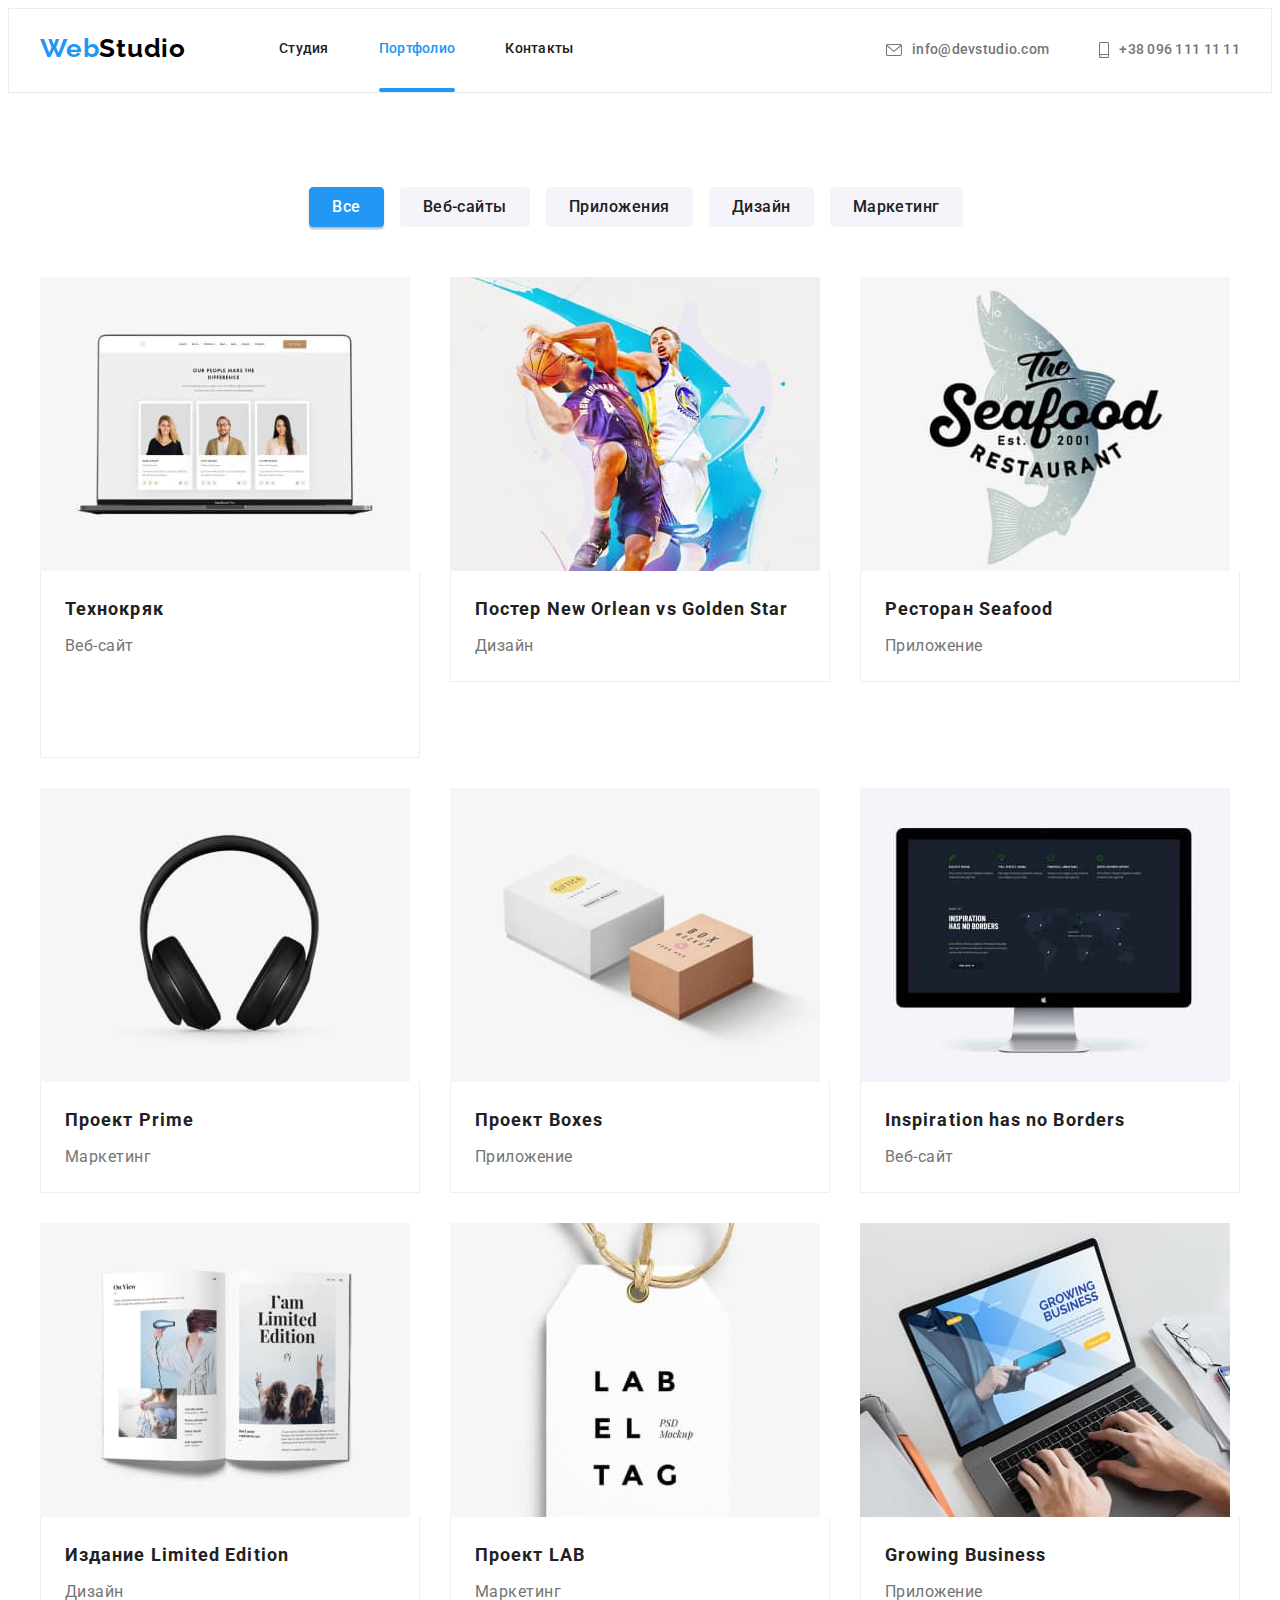
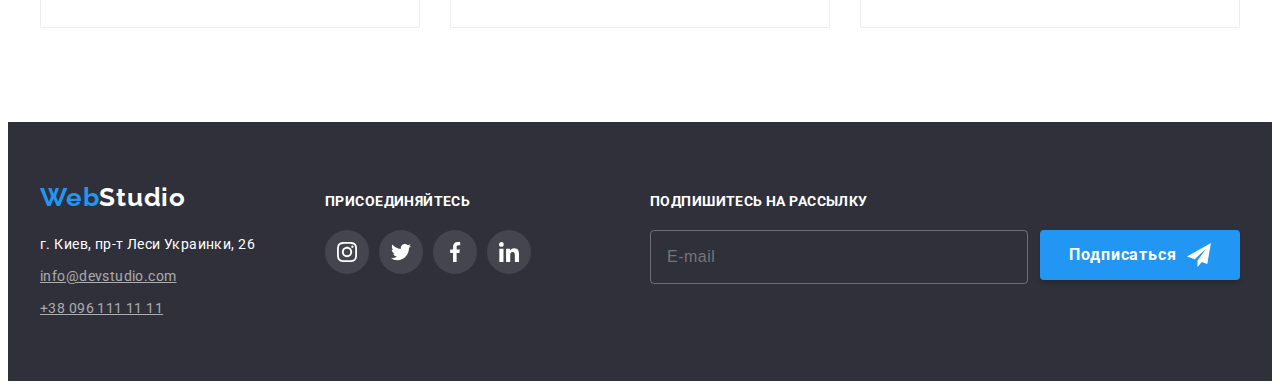
==== commit 9109937f: "add adapt changes" ====
--- a/portfolio.html
+++ b/portfolio.html
@@ -107,14 +107,14 @@
                                 <source srcset="./images/portfolio/box4.jpg 1x,./images/portfolio/box42x.jpg 2x" media="(min-width:1200px)" />
                                 <source srcset="./images/portfolio/box4-tab.jpg 1x,./images/portfolio/box4-tab2x.jpg 2x" media="(min-width:768px)" />
                                 <source srcset="./images/portfolio/box4-mob.jpg 1x,./images/portfolio/box4-mob2x.jpg 2x" media="(min-width:320px)" />
-                                <img src="./images/portfolio/box4.jpg" alt="Веб-сайт" width="100%">
+                                <img src="./images/portfolio/box4.jpg" alt="Веб-сайт">
                             </picture>
                         <p class="overlay-text">Ресурс предлагает комплексные предложения с разным уровнем функционала и сервисов. Все это позволит посетителю получить
                         исчерпывающие сведения   о компании или частном лице.</p></div>
-                        <div class="portfolio-content">
+                        <div class="portfolio-content portfolio-content-top">
                         <h2 class="portfolio-bottom-title">Технокряк</h2>
-                        <p class="portfolio-text text-veb">Веб-сайт</p></div></a>
+                        <p class="portfolio-text portfolio-text-top">Веб-сайт</p></div></a>
                 </li>
                 <li class="portfolio-item"> 
                     <a class="portfolio-link link" href="">
@@ -123,7 +123,7 @@
                                 <source srcset="./images/portfolio/box5.jpg 1x,./images/portfolio/box52x.jpg 2x" media="(min-width:1200px)" />
                                 <source srcset="./images/portfolio/box5-tab.jpg 1x,./images/portfolio/box5-tab2x.jpg 2x" media="(min-width:768px)" />
                                 <source srcset="./images/portfolio/box5-mob.jpg 1x,./images/portfolio/box5-mob2x.jpg 2x"media="(min-width:320px)" />
-                                <img src="./images/portfolio/box5.jpg" alt="Постер" width="100%">
+                                <img src="./images/portfolio/box5.jpg" alt="Постер">
                             </picture>
                         
                         <p class="overlay-text">Ресурс предлагает комплексные предложения с разным уровнем функционала и сервисов. Все это
@@ -142,7 +142,7 @@
                                 <source srcset="./images/portfolio/box6.jpg 1x,./images/portfolio/box62x.jpg 2x" media="(min-width:1200px)" />
                                 <source srcset="./images/portfolio/box6-tab.jpg 1x,./images/portfolio/box6-tab2x.jpg 2x"media="(min-width:768px)" />
                                 <source srcset="./images/portfolio/box6-mob.jpg 1x,./images/portfolio/box6-mob2x.jpg 2x"media="(min-width:320px)" />
-                                <img src="./images/portfolio/box6.jpg" alt="Ресторан " width="100%">
+                                <img src="./images/portfolio/box6.jpg" alt="Ресторан ">
                             </picture>
                                 <p class="overlay-text">Ресурс предлагает комплексные предложения с разным уровнем функционала и сервисов. Все это
                             позволит посетителю получить
@@ -160,7 +160,7 @@
                         <source srcset="./images/portfolio/box7.jpg 1x,./images/portfolio/box72x.jpg 2x" media="(min-width:1200px)" />
                         <source srcset="./images/portfolio/box7-tab.jpg 1x,./images/portfolio/box7-tab2x.jpg 2x"media="(min-width:768px)" />
                         <source srcset="./images/portfolio/box7-mob.jpg 1x,./images/portfolio/box7-mob2x.jpg 2x" media="(min-width:320px)" />
-                        <img src="./images/portfolio/box7.jpg" alt="Наушники" width="100%">
+                        <img src="./images/portfolio/box7.jpg" alt="Наушники">
                             </picture>
                         <p class="overlay-text">Ресурс предлагает комплексные предложения с разным уровнем функционала и сервисов. Все это
                             позволит посетителю получить
@@ -178,7 +178,7 @@
                                 <source srcset="./images/portfolio/box8.jpg 1x,./images/portfolio/box82x.jpg 2x" media="(min-width:1200px)" />
                                 <source srcset="./images/portfolio/box8-tab.jpg 1x,./images/portfolio/box8-tab2x.jpg 2x"media="(min-width:768px)" />
                                 <source srcset="./images/portfolio/box8-mob.jpg 1x,./images/portfolio/box8-mob2x.jpg 2x"media="(min-width:320px)" />
-                                <img src="./images/portfolio/box8.jpg" alt="Упаковка" width="100%">
+                                <img src="./images/portfolio/box8.jpg" alt="Упаковка">
                             </picture>
                             <p class="overlay-text">Ресурс предлагает комплексные предложения с разным уровнем функционала и сервисов. Все это
                             позволит посетителю получить
@@ -196,7 +196,7 @@
                                 <source srcset="./images/portfolio/box9.jpg 1x,./images/portfolio/box92x.jpg 2x" media="(min-width:1200px)" />
                                 <source srcset="./images/portfolio/box9-tab.jpg 1x,./images/portfolio/box9-tab2x.jpg 2x"media="(min-width:768px)" />
                                 <source srcset="./images/portfolio/box9-mob.jpg 1x,./images/portfolio/box9-mob2x.jpg 2x"media="(min-width:320px)" />
-                                <img src="./images/portfolio/box9.jpg" alt="Монитор" width="100%">
+                                <img src="./images/portfolio/box9.jpg" alt="Монитор">
                             </picture>
                             <p class="overlay-text">Ресурс предлагает комплексные предложения с разным уровнем функционала и сервисов. Все это
                             позволит посетителю получить
@@ -214,7 +214,7 @@
                                 <source srcset="./images/portfolio/box10.jpg 1x,./images/portfolio/box102x.jpg 2x" media="(min-width:1200px)" />
                                 <source srcset="./images/portfolio/box10-tab.jpg 1x,./images/portfolio/box10-tab2x.jpg 2x"media="(min-width:768px)" />
                                 <source srcset="./images/portfolio/box10-mob.jpg 1x,./images/portfolio/box10-mob2x.jpg 2x"media="(min-width:320px)" />
-                                <img src="./images/portfolio/box10.jpg" alt="Журнал" width="100%">
+                                <img src="./images/portfolio/box10.jpg" alt="Журнал">
                             </picture>
                             <p class="overlay-text">Ресурс предлагает комплексные предложения с разным уровнем функционала и сервисов. Все это
                             позволит посетителю получить
@@ -232,7 +232,7 @@
                                 <source srcset="./images/portfolio/box11.jpg 1x,./images/portfolio/box112x.jpg 2x" media="(min-width:1200px)" />
                                 <source srcset="./images/portfolio/box11-tab.jpg 1x,./images/portfolio/box11-tab2x.jpg 2x"media="(min-width:768px)" />
                                 <source srcset="./images/portfolio/box11-mob.jpg 1x,./images/portfolio/box11-mob2x.jpg 2x"media="(min-width:320px)" />
-                                 <img src="./images/portfolio/box11.jpg" alt="Карточка" width="100%">
+                                 <img src="./images/portfolio/box11.jpg" alt="Карточка">
                             </picture>
                             <p class="overlay-text">Ресурс предлагает комплексные предложения с разным уровнем функционала и сервисов. Все это
                             позволит посетителю получить
@@ -250,7 +250,7 @@
                                 <source srcset="./images/portfolio/box12.jpg 1x,./images/portfolio/box122x.jpg 2x" media="(min-width:1200px)" />
                                 <source srcset="./images/portfolio/box12-tab.jpg 1x,./images/portfolio/box12-tab2x.jpg 2x"media="(min-width:768px)" />
                                 <source srcset="./images/portfolio/box12-mob.jpg 1x,./images/portfolio/box12-mob2x.jpg 2x"media="(min-width:320px)" />
-                                <img src="./images/portfolio/box12.jpg" alt="Ноутбук" width="100%">
+                                <img src="./images/portfolio/box12.jpg" alt="Ноутбук">
                             </picture>
                                  <p class="overlay-text">Ресурс предлагает комплексные предложения с разным уровнем функционала и сервисов. Все это
                             позволит посетителю получить
--- a/css/main.min.css
+++ b/css/main.min.css
@@ -1,2 +1,2 @@
-body{font-family:'Roboto',sans-serif;font-size:14px;color:var(--top-text-color);background-color:var(--body-color)}.link{text-decoration:none}.list{list-style:none}.is-hidden{opacity:0;pointer-events:none;visibility:hidden}p,h1,h2,h3,h4,h5,h6{margin:0}ul,ol{padding-left:0;margin:0}img{display:block;max-width:100%;height:auto}:root{--body-color:#ffffff;--logo-top-color: #000000;--logo-bottom-color:#FFFFFF;--accent-color: #2196F3;--header-color:  #212121;--hover-color:#2196F3;--current-color:#2196F3;--hero-color:#2F303A;--top-title-color:  #FFFFFF;--bottom-title-color: #212121;--second-title-color:#212121;--third-title-color:#212121;--top-btn-color: #FFFFFF;--hover-btn-color:#188CE8;--second-btn-color: #212121;--bacground-btn-color:#F5F4FA;--top-text-color:#757575;--bottom-text-color: #757575;--second-text-color:#757575;--team-color:#FFFFFF;--team-fon-color:#F5F4FA;--footer-color:#2F303A;--address-color:#FFFFFF;--contacts-color: rgba(255, 255, 255, 0.6);--portfolio-fon-color:#FFFFFF;--first-margin:30px;--second-margin:30px;--duration:250ms;--time-function:cubic-bezier(0.4, 0, 0.2, 1)}.visually-hidden{position:absolute;white-space:nowrap;width:1px;height:1px;overflow:hidden;border:0;padding:0;clip:rect(0 0 0 0);clip-path:inset(50%);margin:-1px}.container{width:100%;padding-left:15px;padding-right:15px;margin:0 auto}@media screen and (min-width: 480px){.container{max-width:480px}}@media screen and (min-width: 768px){.container{max-width:768px}}@media screen and (min-width: 1200px){.container{max-width:1200px}}.container--top{display:flex;align-items:center}@media screen and (min-width: 1200px){.container--bottom{display:flex;align-items:baseline}}.section{padding-top:60px;padding-bottom:60px}@media screen and (min-width: 1200px){.section{padding-top:94px;padding-bottom:94px}}.logo{font-family:'Raleway','Tahoma', sans-serif;font-weight:700;font-size:24px;line-height:1.17;text-align:center;letter-spacing:0.03em}@media screen and (min-width: 1200px){.logo{font-size:26px;line-height:1.19}}.logo--dark{display:block;padding-top:16px;padding-bottom:16px;color:var(--logo-top-color)}@media screen and (min-width: 768px){.logo--dark{padding-top:26px;padding-bottom:26px}}@media screen and (min-width: 1200px){.logo--dark{padding-top:24px;padding-bottom:25px}}.logo--light{display:block;margin-bottom:20px;color:var(--logo-bottom-color)}@media screen and (min-width: 1200px){.logo--light{text-align:start}}.logo__accent{font-family:'Raleway','Tahoma', sans-serif;font-weight:700;font-size:26px;line-height:1.19;letter-spacing:0.03em;color:var(--accent-color)}.list-contacts{margin-left:auto}@media screen and (max-width: 767px){.list-contacts{display:none}}@media screen and (min-width: 1200px){.list-contacts{display:flex;justify-content:center}}.list-contacts__item{align-items:center;margin-left:auto}@media screen and (min-width: 1200px){.list-contacts__item{display:flex}}@media screen and (min-width: 1200px){.list-contacts__item+.list-contacts__item{margin-left:50px}}.list-contacts__link{font-weight:500;font-size:12px;line-height:1.17;letter-spacing:0.02em;display:flex;align-items:center;color:var(--top-text-color);transition:color var(--duration) var(--time-function)}.list-contacts__link:hover,.list-contacts__link:focus{color:var(--hover-color)}@media screen and (min-width: 1200px){.list-contacts__link{padding-top:32px;padding-bottom:32px;font-size:14px;line-height:1.14}}@media screen and (min-width: 768px) and (max-width: 1199px){.list-contacts__item--top{margin-bottom:10px}}.list-contacts__icon{display:block;cursor:pointer;margin-right:10px;fill:var(--top-text-color)}.list-contacts__link:hover .icon-envelope,.list-contacts__link:focus .icon-envelope,.list-contacts__link:hover .icon-smartphone,.list-contacts__link:focus .icon-smartphone{fill:var(--hover-color)}.btn{font-family:inherit;font-weight:700;font-size:16px;line-height:1.88;text-align:center;letter-spacing:0.06em;display:flex;justify-content:center;align-items:center;margin:0 auto;min-width:200px;height:50px;border:1px solid transparent;border-radius:4px;box-shadow:0px 4px 4px rgba(0,0,0,0.15);color:var(--top-btn-color);background-color:var(--accent-color)}.title{font-family:'Roboto'}.title--dark{color:var(--second-title-color)}.title--light{color:#FFFFFF}.hero__title{font-weight:900;font-size:26px;line-height:1.62;text-align:center;letter-spacing:0.06em;text-transform:uppercase;display:inline-block;width:100%;margin-bottom:var(--second-margin)}@media screen and (min-width: 480px){.hero__title{width:360px}}@media screen and (min-width: 1200px){.hero__title{font-weight:900;font-size:44px;line-height:1.36;letter-spacing:0.06em;text-transform:uppercase;text-align:center;display:inline-block;width:696px;margin-bottom:var(--second-margin)}}.work-top__title,.team-top__title,.clients-top__title{font-size:28px;line-height:1.18;text-align:center;letter-spacing:0.03em;margin-bottom:30px}@media screen and (min-width: 1200px){.work-top__title,.team-top__title,.clients-top__title{font-size:36px;line-height:1.17;margin-bottom:50px}}.feature-bottom__title,.work-bottom__title{font-size:14px;line-height:1.14;letter-spacing:0.03em;text-transform:uppercase;text-align:center;margin-bottom:10px}@media screen and (min-width: 768px){.feature-bottom__title,.work-bottom__title{text-align:start}}.soc-list{display:flex;justify-content:center}.soc-list__item+.soc-list__item{margin-left:10px}.soc-list__link{display:flex;width:44px;height:44px;border-radius:50%;justify-content:center;align-items:center;transition:background-color var(--duration) var(--time-function)}.soc-list__link:hover,.soc-list__link:focus{background-color:var(--hover-color)}.soc-list__link--white{background-color:#FFFFFF}.soc-list__link--grey{background-color:rgba(255,255,255,0.1)}.soc-list__icon{transition:fill var(--duration) var(--time-function)}.soc-list__link:hover .soc-list__icon,.soc-list__link:focus .soc-list__icon{fill:#FFFFFF}.soc-list__icon--grey{fill:#AFB1B8}.soc-list__icon--white{fill:#FFFFFF}.header{border:1px solid #ECECEC}.mob-content{display:flex;justify-content:space-between}.mob-open-btn{border:transparent;background-color:transparent;cursor:pointer;transition:fill var(--duration) var(--time-function)}@media screen and (min-width: 768px){.mob-open-btn{display:none}}.mob-open-btn:hover,.mob-open-btn:focus{fill:var(--accent-color)}.mob-menu{position:fixed;z-index:1;top:0;left:0;background-color:#ffffff;width:100vw;height:100vh;padding-top:48px;padding-bottom:48px}.mob-menu .container{overflow-y:auto;height:100%;display:flex;flex-direction:column;justify-content:space-between}@media screen and (min-width: 768px){.mob-menu{display:none}}.mob-close-btn{position:absolute;top:10px;right:15px;border:transparent;background-color:transparent;cursor:pointer;transition:fill var(--duration) var(--time-function)}.mob-close-btn:hover,.mob-close-btn:focus{fill:var(--accent-color)}.mob-nav-list__item:not(:last-child){margin-bottom:32px}.mob-nav-list__link{font-weight:500;font-size:40px;line-height:1.18;text-align:center;letter-spacing:0.02em;color:#212121;transition:color var(--duration) var(--time-function)}.mob-nav-list__link:hover,.mob-nav-list__link:focus{color:var(--accent-color)}.mob-nav-list__link.current{color:#2196f3}.mob-contacts-list{margin-bottom:64px}.tel-link{font-weight:500;font-size:34px;line-height:1.18;letter-spacing:0.02em;display:block;margin-bottom:32px;color:#2196f3}.mail-link{font-weight:500;font-size:24px;line-height:1.17;letter-spacing:0.02em;color:#757575}.mob-soc-list{display:flex}.mob-soc-list__item:not(:last-child) .mob-soc-list__link::after{content:"";width:22px;height:0px;border:1px solid rgba(33,33,33,0.2);transform:rotate(90deg);margin-left:10px;margin-right:10px}.mob-soc-list__link{font-weight:500;font-size:18px;line-height:1.22;letter-spacing:0.02em;color:#2196f3}.no-scroll{overflow:hidden}@media screen and (max-width: 767px){.navigation{width:100%}}@media screen and (min-width: 768px){.navigation{display:flex}}@media screen and (max-width: 767px){.nav-list{display:none}}@media screen and (min-width: 768px){.nav-list{display:flex;align-items:center;margin-left:88px}}@media screen and (min-width: 1200px){.nav-list{margin-left:93px}}@media screen and (min-width: 768px){.nav__item+.nav__item{margin-left:50px}}@media screen and (min-width: 768px){.nav__link{position:relative;font-weight:500;font-size:14px;line-height:1.14;letter-spacing:0.02em;display:block;padding-top:32px;padding-bottom:35px;color:var(--header-color);transition:color var(--duration) var(--time-function)}.nav__link:hover,.nav__link:focus{color:var(--hover-color)}.nav__link.current{color:var(--current-color)}}.nav__link.current::after{position:absolute;bottom:0;content:"";width:100%;height:4px;border-radius:2px;display:block;background-color:var(--current-color)}.hero{padding:118px 60px;text-align:center;max-width:100%;height:auto;margin-left:auto;margin-right:auto;background-image:linear-gradient(rgba(47,48,58,0.4), rgba(47,48,58,0.4)),url(../images/hero-mob.jpg);background-repeat:no-repeat;background-position:center;background-size:cover}@media (min-device-pixel-ratio: 2), (min-resolution: 192dpi), (min-resolution: 2dppx){.hero{background-image:linear-gradient(rgba(25,28,38,0.5), rgba(25,28,38,0.5)),url(../images/hero-mob2x.jpg)}}@media screen and (min-width: 768px){.hero{padding:118px 204px;max-width:768px;background-image:linear-gradient(rgba(25,28,38,0.5), rgba(25,28,38,0.5)),url(../images/hero-tablet.jpg)}}@media screen and (min-width: 768px) and (min-device-pixel-ratio: 2), screen and (min-width: 768px) and (min-resolution: 192dpi), screen and (min-width: 768px) and (min-resolution: 2dppx){.hero{background-image:linear-gradient(rgba(25,28,38,0.5), rgba(25,28,38,0.5)),url(../images/hero-tablet2x.jpg)}}@media screen and (min-width: 1200px){.hero{padding-top:200px;padding-bottom:200px;max-width:1600px;height:600px;background-image:linear-gradient(rgba(25,28,38,0.5), rgba(25,28,38,0.5)),url(../images/hero.jpg)}}@media screen and (min-width: 1200px) and (min-device-pixel-ratio: 2), screen and (min-width: 1200px) and (min-resolution: 192dpi), screen and (min-width: 1200px) and (min-resolution: 2dppx){.hero{background-image:linear-gradient(rgba(25,28,38,0.5), rgba(25,28,38,0.5)),url(../images/hero2x.jpg)}}.hero__btn{transition:background-color var(--duration) var(--time-function),color var(--duration) var(--time-function)}.hero__btn:hover,.hero__btn:focus{background-color:var(--hover-btn-color)}@media screen and (min-width: 1200px){.feature{padding-bottom:47px}}.feature-list{margin-bottom:-30px}@media screen and (min-width: 768px){.feature-list{display:flex;flex-wrap:wrap;margin-left:-30px}}@media screen and (min-width: 1200px){.feature-list{margin-left:-30px}}.feature-list__item{margin-bottom:30px}@media screen and (min-width: 768px){.feature-list__item{width:calc(100% / 2 - 30px);margin-left:30px}}@media screen and (min-width: 1200px){.feature-list__item{width:calc(100% / 4 - 30px);margin-left:30px}}.feature-gallery{display:flex;max-width:450px;height:120px;border-radius:4px;justify-content:center;align-items:center;margin-bottom:30px;background-color:var(--team-fon-color)}@media screen and (min-width: 768px){.feature-gallery{max-width:354px;height:120px}}@media screen and (min-width: 1200px){.feature-gallery{max-width:270px;height:120px}}.feature__text{font-size:14px;line-height:1.71;letter-spacing:0.03em;color:var(--top-text-color)}.work{padding-top:47px;display:none}@media screen and (min-width: 1200px){.work{display:block}}.work-list{display:flex}.work-list__item+.work-list__item{margin-left:var(--first-margin)}.work-thumb{position:relative}.work-thumb__title{position:absolute;bottom:0;display:flex;width:100%;height:70px;justify-content:center;align-items:center;background-color:rgba(47,48,58,0.8)}.team{background-color:var(--team-fon-color)}.team-list{margin-bottom:-30px}@media screen and (min-width: 768px){.team-list{display:flex;flex-wrap:wrap;margin-left:-30px}}@media screen and (min-width: 1200px){.team-list{margin-left:-30px}}.team-list__item{box-shadow:0px 1px 3px rgba(0,0,0,0.12),0px 1px 1px rgba(0,0,0,0.14),0px 2px 1px rgba(0,0,0,0.2);border-radius:0px 0px 4px 4px;overflow:hidden;padding-bottom:30px;margin-bottom:30px;background-color:var(--team-color)}@media screen and (min-width: 768px){.team-list__item{width:calc(100% / 2 - 30px);margin-left:30px}}@media screen and (min-width: 1200px){.team-list__item{width:calc(100% / 4 - 30px);margin-left:30px}}.team-list__img{margin-bottom:var(--second-margin);width:100%;height:auto}.team-bottom__title{font-family:'Roboto';font-weight:500;font-size:16px;line-height:1.19;text-align:center;letter-spacing:0.03em;margin-bottom:10px;color:var(--second-title-color)}.team-list__text{font-size:16px;line-height:1.19;text-align:center;letter-spacing:0.03em;margin-bottom:16px;color:var(--bottom-text-color)}.logo-list{display:flex;flex-wrap:wrap;margin-left:-30px;margin-bottom:-30px}@media screen and (min-width: 768px){.logo-list{margin-left:-30px}}@media screen and (min-width: 1200px){.logo-list{margin-left:-30px}}.logo-list__item{width:calc(100% / 2 - 30px);margin-left:30px;margin-bottom:30px}@media screen and (min-width: 768px){.logo-list__item{width:calc(100% / 3 - 30px);margin-left:30px}}@media screen and (min-width: 1200px){.logo-list__item{width:calc(100% / 6 - 30px);margin-left:30px}}.logo-list__link{outline:transparent;display:flex;justify-content:center;align-items:center;width:100%;height:92px;border:1px solid #AFB1B8;border-radius:4px;background-color:#FFFFFF;transition:background-color var(--duration) var(--time-function)}.logo-list__link:hover,.logo-list__link:focus{border-color:var(--accent-color)}@media screen and (min-width: 768px){.logo-list__link{width:226px}}@media screen and (min-width: 1200px){.logo-list__link{width:170px}}.logo-list__icon{fill:#AFB1B8;transition:fill var(--duration) var(--time-function)}.logo-list__link:hover .logo-list__icon,.logo-list__link:focus .logo-list__icon{fill:var(--hover-color)}.footer{padding-top:60px;padding-bottom:60px;background-color:var(--footer-color)}@media screen and (min-width: 768px){.footer-content{display:flex;justify-content:space-around;align-items:baseline}}.footer-address{text-align:center}.address-list{font-style:normal}.top-address{margin-bottom:60px}@media screen and (min-width: 1200px){.top-address{text-align:start}}.address{font-size:14px;line-height:1.71;letter-spacing:0.03em;margin-bottom:8px;color:var(--address-color)}.mail{margin-bottom:8px}.address-list__link{font-size:14px;line-height:1.71;letter-spacing:0.03em;color:var(--contacts-color);transition:color var(--duration) var(--time-function)}.address-list__link:hover,.address-list__link:focus{color:var(--hover-color)}.social{margin-bottom:60px}@media screen and (min-width: 1200px){.social{margin-left:70px}}.social-text{font-weight:700;font-size:14px;line-height:1.14;text-align:center;letter-spacing:0.03em;text-transform:uppercase;margin-bottom:20px;color:#FFFFFF}@media screen and (min-width: 1200px){.social-text{text-align:start}}.form{text-align:center}@media screen and (min-width: 1200px){.form{margin-left:auto}}.form__text{font-weight:700;line-height:1.14;text-align:center;letter-spacing:0.03em;text-transform:uppercase;margin-bottom:20px;color:#FFFFFF}@media screen and (min-width: 1200px){.form__text{text-align:start}}@media screen and (min-width: 1200px){.form__content{display:flex;justify-content:center;align-items:flex-start}}.form__input{font-weight:400;font-size:16px;line-height:1.25;letter-spacing:0.03em;min-width:100%;height:50px;border:1px solid rgba(255,255,255,0.3);border-radius:4px;padding-left:16px;margin-bottom:20px;color:rgba(255,255,255,0.6);background-color:transparent}@media screen and (min-width: 480px){.form__input{min-width:450px}}@media screen and (min-width: 1200px){.form__input{min-width:358px}}.form-btn{color:var(--top-btn-color);background-color:var(--accent-color)}@media screen and (min-width: 1200px){.form-btn{margin-left:12px}}.form-icon{margin-left:10px}.backdrop{position:fixed;top:0;width:100%;height:100%;background-color:rgba(0,0,0,0.2);transition:opacity var(--duration) var(--time-function),visibility var(--duration) var(--time-function)}.backdrop.is-hidden .modal{transform:scale 0,5}.modal{position:absolute;top:50%;left:50%;width:450px;min-height:609px;box-shadow:0px 1px 3px rgba(0,0,0,0.12),0px 1px 1px rgba(0,0,0,0.14),0px 2px 1px rgba(0,0,0,0.2);border-radius:4px;padding:40px;background-color:#FFFFFF;transition:transform var(--duration) var(--time-function),visibility var(--duration) var(--time-function);transform:translate(-50%, -50%) scale(1)}@media screen and (min-width: 1200px){.modal{width:528px;min-height:581px}}.modal-close{width:30px;height:30px;border:1px solid rgba(0,0,0,0.1);border-radius:50%;position:absolute;top:8px;right:8px;padding:6px;fill:#000000;transition:fill var(--duration) var(--time-function)}.modal-close:hover,.modal-close:focus{fill:var(--accent-color)}.modal__text{font-weight:700;font-size:20px;line-height:1.5;text-align:center;letter-spacing:0.03em;margin-bottom:12px;color:#212121}@media screen and (min-width: 1200px){.modal__text{line-height:1.15}}.modal-field{margin-bottom:10px}.modal-field__label{font-weight:400;font-size:12px;line-height:1.17;letter-spacing:0.01em;display:block;margin-bottom:4px;color:#757575}.modal-input-wrap{position:relative}.modal-field__input{width:100%;height:40px;border:1px solid rgba(33,33,33,0.2);border-radius:4px;padding-left:42px;outline:none;transition:border-color var(--duration) var(--time-function)}.modal-field__input:focus{border-color:var(--accent-color)}.modal-field__icon{position:absolute;left:12px;top:50%;transform:translateY(-50%);transition:fill var(--duration) var(--time-function)}.modal-field__input:focus+.modal-field__icon{fill:var(--accent-color)}.modal-area{margin-bottom:20px}.modal-area__input{font-weight:400;font-size:14px;line-height:1.14;letter-spacing:0.01em;width:100%;height:120px;border:1px solid rgba(33,33,33,0.2);border-radius:4px;padding:12px 16px;resize:none;outline:none;color:rgba(117,117,117,0.5);transition:border-color var(--duration) var(--time-function)}.modal-area__input:focus{border-color:var(--accent-color)}@media screen and (min-width: 1200px){.modal-area__input{line-height:1.17}}.modal-check{display:flex;justify-content:center;align-items:center;margin-bottom:30px}.modal-check__input:checked+.modal-check__label::before{border:none;background-image:url(../images/check.svg);background-repeat:no-repeat;background-position:center;background-color:var(--accent-color)}.modal-check__label{font-weight:400;font-size:12px;line-height:1.17;letter-spacing:0.03em;display:flex;align-items:center;color:#757575}.modal-check__label::before{content:"";width:16px;height:15px;border-radius:2px;border:2px solid #212121;margin-right:7px;cursor:pointer;background-color:#FFFFFF}.modal-check__input:focus+.modal-check__label::before,.modal-check__input:hover+.modal-check__label::before{border-color:var(--accent-color)}@media screen and (min-width: 1200px){.modal-check__label{font-size:14px;line-height:1.71}}.modal-check__link{font-weight:400;font-size:12px;line-height:1.17;letter-spacing:0.03em;text-decoration-line:underline;margin-left:3px;color:#2196F3}@media screen and (min-width: 1200px){.modal-check__link{font-size:14px;line-height:1.71}}.modal-btn{position:relative;left:50%;transform:translateX(-50%);font-family:inherit;font-weight:700;font-size:16px;line-height:1.88;text-align:center;letter-spacing:0.06em;min-width:200px;height:50px;border:1px solid transparent;box-shadow:0px 4px 4px rgba(0,0,0,0.15);border-radius:4px;color:#FFFFFF;background-color:var(--accent-color);transition:background-color var(--duration) var(--time-function)}.modal-btn:hover,.modal-btn:focus{background-color:#188CE8}.portfolio-btn-list{display:flex;flex-wrap:wrap;margin-bottom:25px}@media screen and (min-width: 768px){.portfolio-btn-list{display:flex;justify-content:center;margin-bottom:15px}}@media screen and (min-width: 1200px){.portfolio-btn-list{margin-bottom:35px}}.portfolio-btn-item{margin-right:8px;margin-bottom:15px}@media screen and (min-width: 768px){.portfolio-btn-item+.portfolio-btn-item{margin-left:8px}}.portfolio-btn{font-family:inherit;font-weight:500;font-size:16px;line-height:1.62;text-align:center;letter-spacing:0.03em;cursor:pointer;padding:6px 22px;border:1px solid #F5F4FA;border-radius:4px;color:var(--second-btn-color);background-color:var(--bacground-btn-color);transition:background-color var(--duration) var(--time-function),color var(--duration) var(--time-function),box-shadow var(--duration) var(--time-function)}.portfolio-btn:hover,.portfolio-btn:focus{border:1px solid #2196F3;box-shadow:0px 3px 1px rgba(0,0,0,0.1),0px 1px 2px rgba(0,0,0,0.08),0px 2px 2px rgba(0,0,0,0.12);border-radius:4px;color:var(--top-btn-color);background-color:var(--hover-color)}.current-btn{border:1px solid #2196F3;box-shadow:0px 3px 1px rgba(0,0,0,0.1),0px 1px 2px rgba(0,0,0,0.08),0px 2px 2px rgba(0,0,0,0.12);border-radius:4px;color:var(--top-btn-color);background-color:var(--current-color)}.portfolio-list{margin-bottom:-30px}@media screen and (min-width: 768px){.portfolio-list{display:flex;flex-wrap:wrap;margin-left:-30px}}.portfolio-link{display:block;margin-bottom:30px;transition:box-shadow var(--duration) var(--time-function)}.portfolio-link:hover,.portfolio-link:focus{box-shadow:0px 1px 1px rgba(0,0,0,0.12),0px 4px 4px rgba(0,0,0,0.06),1px 4px 6px rgba(0,0,0,0.16)}.portfolio-item{display:block;cursor:pointer}@media screen and (min-width: 768px){.portfolio-item{flex-basis:calc(100% / 2 - 30px);margin-left:30px}}@media screen and (min-width: 1200px){.portfolio-item{flex-basis:calc(100% / 3 - 30px);margin-left:30px}}.overlay{position:relative;overflow:hidden}.overlay-text{position:absolute;top:0;height:100%;padding:63px 24px;font-size:18px;line-height:1.56;letter-spacing:0.03em;color:#FFFFFF;background-color:rgba(33,150,243,0.9);transform:translateY(100%) scale(0, 0);transition:transform var(--duration) var(--time-function)}.portfolio-link:hover .overlay-text,.portfolio-link:focus .overlay-text{transform:translateY(0%) scale(1, 1)}.portfolio-content{padding:20px 24px;border:1px solid #EEEEEE;border-top:none}.portfolio-bottom-title{font-family:'Roboto';font-size:18px;line-height:2.0;letter-spacing:0.06em;margin-bottom:4px;color:var(--third-title-color);background-color:var(--portfolio-fon-color)}.portfolio-text{font-size:16px;line-height:1.88;letter-spacing:0.03em;color:var(--second-text-color);background-color:var(--portfolio-fon-color)}@media screen and (min-width: 768px) and (max-width: 1199px){.text-veb{margin-bottom:36px}}
+body{font-family:'Roboto',sans-serif;font-size:14px;color:var(--top-text-color);background-color:var(--body-color)}.link{text-decoration:none}.list{list-style:none}.is-hidden{opacity:0;pointer-events:none;visibility:hidden}p,h1,h2,h3,h4,h5,h6{margin:0}ul,ol{padding-left:0;margin:0}img{display:block;max-width:100%;height:auto}:root{--body-color:#ffffff;--logo-top-color: #000000;--logo-bottom-color:#FFFFFF;--accent-color: #2196F3;--header-color:  #212121;--hover-color:#2196F3;--current-color:#2196F3;--hero-color:#2F303A;--top-title-color:  #FFFFFF;--bottom-title-color: #212121;--second-title-color:#212121;--third-title-color:#212121;--top-btn-color: #FFFFFF;--hover-btn-color:#188CE8;--second-btn-color: #212121;--bacground-btn-color:#F5F4FA;--top-text-color:#757575;--bottom-text-color: #757575;--second-text-color:#757575;--team-color:#FFFFFF;--team-fon-color:#F5F4FA;--footer-color:#2F303A;--address-color:#FFFFFF;--contacts-color: rgba(255, 255, 255, 0.6);--portfolio-fon-color:#FFFFFF;--first-margin:30px;--second-margin:30px;--duration:250ms;--time-function:cubic-bezier(0.4, 0, 0.2, 1)}.visually-hidden{position:absolute;white-space:nowrap;width:1px;height:1px;overflow:hidden;border:0;padding:0;clip:rect(0 0 0 0);clip-path:inset(50%);margin:-1px}.container{width:100%;padding-left:15px;padding-right:15px;margin:0 auto}@media screen and (min-width: 480px){.container{max-width:480px}}@media screen and (min-width: 768px){.container{max-width:768px}}@media screen and (min-width: 1200px){.container{max-width:1200px}}.container--top{display:flex;align-items:center}@media screen and (min-width: 1200px){.container--bottom{display:flex;align-items:baseline}}.section{padding-top:60px;padding-bottom:60px}@media screen and (min-width: 1200px){.section{padding-top:94px;padding-bottom:94px}}.logo{font-family:'Raleway','Tahoma', sans-serif;font-weight:700;font-size:24px;line-height:1.17;text-align:center;letter-spacing:0.03em}@media screen and (min-width: 1200px){.logo{font-size:26px;line-height:1.19}}.logo--dark{display:block;padding-top:16px;padding-bottom:16px;color:var(--logo-top-color)}@media screen and (min-width: 768px){.logo--dark{padding-top:26px;padding-bottom:26px}}@media screen and (min-width: 1200px){.logo--dark{padding-top:24px;padding-bottom:25px}}.logo--light{display:block;margin-bottom:20px;color:var(--logo-bottom-color)}@media screen and (min-width: 1200px){.logo--light{text-align:start}}.logo__accent{font-family:'Raleway','Tahoma', sans-serif;font-weight:700;font-size:26px;line-height:1.19;letter-spacing:0.03em;color:var(--accent-color)}.list-contacts{margin-left:auto}@media screen and (max-width: 767px){.list-contacts{display:none}}@media screen and (min-width: 1200px){.list-contacts{display:flex;justify-content:center}}.list-contacts__item{align-items:center;margin-left:auto}@media screen and (min-width: 1200px){.list-contacts__item{display:flex}}@media screen and (min-width: 1200px){.list-contacts__item+.list-contacts__item{margin-left:50px}}.list-contacts__link{font-weight:500;font-size:12px;line-height:1.17;letter-spacing:0.02em;display:flex;align-items:center;color:var(--top-text-color);transition:color var(--duration) var(--time-function)}.list-contacts__link:hover,.list-contacts__link:focus{color:var(--hover-color)}@media screen and (min-width: 1200px){.list-contacts__link{padding-top:32px;padding-bottom:32px;font-size:14px;line-height:1.14}}@media screen and (min-width: 768px) and (max-width: 1199px){.contacts-mail-link{padding-top:20px}}@media screen and (min-width: 768px) and (max-width: 1199px){.contacts-tel-link{padding-bottom:20px}}@media screen and (min-width: 768px) and (max-width: 1199px){.list-contacts__item--top{margin-bottom:10px}}.list-contacts__icon{display:block;cursor:pointer;margin-right:10px;fill:var(--top-text-color)}.list-contacts__link:hover .icon-envelope,.list-contacts__link:focus .icon-envelope,.list-contacts__link:hover .icon-smartphone,.list-contacts__link:focus .icon-smartphone{fill:var(--hover-color)}.btn{font-family:inherit;font-weight:700;font-size:16px;line-height:1.88;text-align:center;letter-spacing:0.06em;display:flex;justify-content:center;align-items:center;margin:0 auto;min-width:200px;height:50px;border:1px solid transparent;border-radius:4px;box-shadow:0px 4px 4px rgba(0,0,0,0.15);color:var(--top-btn-color);background-color:var(--accent-color)}.title{font-family:'Roboto'}.title--dark{color:var(--second-title-color)}.title--light{color:#FFFFFF}.hero__title{font-weight:900;font-size:26px;line-height:1.62;text-align:center;letter-spacing:0.06em;text-transform:uppercase;display:inline-block;width:100%;margin-bottom:var(--second-margin)}@media screen and (min-width: 480px){.hero__title{width:360px}}@media screen and (min-width: 1200px){.hero__title{font-weight:900;font-size:44px;line-height:1.36;letter-spacing:0.06em;text-transform:uppercase;text-align:center;display:inline-block;width:696px;margin-bottom:var(--second-margin)}}.work-top__title,.team-top__title,.clients-top__title{font-size:28px;line-height:1.18;text-align:center;letter-spacing:0.03em;margin-bottom:30px}@media screen and (min-width: 1200px){.work-top__title,.team-top__title,.clients-top__title{font-size:36px;line-height:1.17;margin-bottom:50px}}.feature-bottom__title,.work-bottom__title{font-size:14px;line-height:1.14;letter-spacing:0.03em;text-transform:uppercase;text-align:center;margin-bottom:10px}@media screen and (min-width: 768px){.feature-bottom__title,.work-bottom__title{text-align:start}}.soc-list{display:flex;justify-content:center}.soc-list__item+.soc-list__item{margin-left:10px}.soc-list__link{display:flex;width:44px;height:44px;border-radius:50%;justify-content:center;align-items:center;transition:background-color var(--duration) var(--time-function)}.soc-list__link:hover,.soc-list__link:focus{background-color:var(--hover-color)}.soc-list__link--white{background-color:#FFFFFF}.soc-list__link--grey{background-color:rgba(255,255,255,0.1)}.soc-list__icon{transition:fill var(--duration) var(--time-function)}.soc-list__link:hover .soc-list__icon,.soc-list__link:focus .soc-list__icon{fill:#FFFFFF}.soc-list__icon--grey{fill:#AFB1B8}.soc-list__icon--white{fill:#FFFFFF}.header{border:1px solid #ECECEC}.mob-content{display:flex;justify-content:space-between}.mob-open-btn{border:transparent;background-color:transparent;cursor:pointer;transition:fill var(--duration) var(--time-function)}@media screen and (min-width: 768px){.mob-open-btn{display:none}}.mob-open-btn:hover,.mob-open-btn:focus{fill:var(--accent-color)}.mob-menu{position:fixed;z-index:1;top:0;left:0;background-color:#ffffff;width:100vw;height:100vh;padding:48px 40px;transition:opacity var(--duration) var(--time-function),visibility var(--duration) var(--time-function)}.mob-menu .container{overflow-y:auto;height:100%;display:flex;flex-direction:column;justify-content:space-between}@media screen and (min-width: 768px){.mob-menu{display:none}}.mob-close-btn{position:absolute;top:10px;right:15px;border:transparent;background-color:transparent;cursor:pointer;transition:fill var(--duration) var(--time-function)}.mob-close-btn:hover,.mob-close-btn:focus{fill:var(--accent-color)}.mob-nav-list__item:not(:last-child){margin-bottom:32px}.mob-nav-list__link{font-weight:500;font-size:40px;line-height:1.18;text-align:center;letter-spacing:0.02em;color:#212121;transition:color var(--duration) var(--time-function)}.mob-nav-list__link:hover,.mob-nav-list__link:focus{color:var(--accent-color)}.mob-nav-list__link.current{color:#2196f3}.mob-contacts-list{margin-bottom:64px}.tel-link{font-weight:500;font-size:34px;line-height:1.18;letter-spacing:0.02em;display:block;margin-bottom:32px;color:#2196f3}.mail-link{font-weight:500;font-size:24px;line-height:1.17;letter-spacing:0.02em;color:#757575}.mob-soc-list{display:flex;flex-wrap:wrap}.mob-soc-list__item:not(:last-child) .mob-soc-list__link::after{content:"";width:22px;height:0px;border:1px solid rgba(33,33,33,0.2);transform:rotate(90deg);margin-left:10px;margin-right:10px}.mob-soc-list__link{font-weight:500;font-size:18px;line-height:1.22;letter-spacing:0.02em;color:#2196f3}.no-scroll{overflow:hidden}@media screen and (max-width: 767px){.navigation{width:100%}}@media screen and (min-width: 768px){.navigation{display:flex}}@media screen and (max-width: 767px){.nav-list{display:none}}@media screen and (min-width: 768px){.nav-list{display:flex;align-items:center;margin-left:88px}}@media screen and (min-width: 1200px){.nav-list{margin-left:93px}}@media screen and (min-width: 768px){.nav__item+.nav__item{margin-left:50px}}@media screen and (min-width: 768px){.nav__link{position:relative;font-weight:500;font-size:14px;line-height:1.14;letter-spacing:0.02em;display:block;padding-top:32px;padding-bottom:35px;color:var(--header-color);transition:color var(--duration) var(--time-function)}.nav__link:hover,.nav__link:focus{color:var(--hover-color)}.nav__link.current{color:var(--current-color)}}.nav__link.current::after{position:absolute;bottom:0;content:"";width:100%;height:4px;border-radius:2px;display:block;background-color:var(--current-color)}@media screen and (max-width: 479px){.hero{padding-top:118px;padding-bottom:118px;text-align:center;max-width:100%;height:auto;margin-left:auto;margin-right:auto;background-image:linear-gradient(rgba(47,48,58,0.4), rgba(47,48,58,0.4)),url(../images/hero-mob.jpg);background-repeat:no-repeat;background-position:center;background-size:cover}}@media screen and (max-width: 479px) and (min-device-pixel-ratio: 2), screen and (max-width: 479px) and (min-resolution: 192dpi), screen and (max-width: 479px) and (min-resolution: 2dppx){.hero{background-image:linear-gradient(rgba(25,28,38,0.5), rgba(25,28,38,0.5)),url(../images/hero-mob2x.jpg)}}@media screen and (min-width: 480px){.hero{padding:118px 60px;text-align:center;max-width:100%;height:auto;margin-left:auto;margin-right:auto;background-image:linear-gradient(rgba(47,48,58,0.4), rgba(47,48,58,0.4)),url(../images/hero-mob.jpg);background-repeat:no-repeat;background-position:center;background-size:cover}}@media screen and (min-width: 480px) and (min-device-pixel-ratio: 2), screen and (min-width: 480px) and (min-resolution: 192dpi), screen and (min-width: 480px) and (min-resolution: 2dppx){.hero{background-image:linear-gradient(rgba(25,28,38,0.5), rgba(25,28,38,0.5)),url(../images/hero-mob2x.jpg)}}@media screen and (min-width: 768px){.hero{padding:118px 204px;min-width:768px;background-image:linear-gradient(rgba(25,28,38,0.5), rgba(25,28,38,0.5)),url(../images/hero-tablet.jpg)}}@media screen and (min-width: 768px) and (min-device-pixel-ratio: 2), screen and (min-width: 768px) and (min-resolution: 192dpi), screen and (min-width: 768px) and (min-resolution: 2dppx){.hero{background-image:linear-gradient(rgba(25,28,38,0.5), rgba(25,28,38,0.5)),url(../images/hero-tablet2x.jpg)}}@media screen and (min-width: 1200px){.hero{padding:200px 452px;min-width:1600px;background-image:linear-gradient(rgba(25,28,38,0.5), rgba(25,28,38,0.5)),url(../images/hero.jpg)}}@media screen and (min-width: 1200px) and (min-device-pixel-ratio: 2), screen and (min-width: 1200px) and (min-resolution: 192dpi), screen and (min-width: 1200px) and (min-resolution: 2dppx){.hero{background-image:linear-gradient(rgba(25,28,38,0.5), rgba(25,28,38,0.5)),url(../images/hero2x.jpg)}}.hero__btn{transition:background-color var(--duration) var(--time-function),color var(--duration) var(--time-function)}.hero__btn:hover,.hero__btn:focus{background-color:var(--hover-btn-color)}@media screen and (min-width: 1200px){.feature{padding-bottom:47px}}.feature-list{margin-bottom:-30px}@media screen and (min-width: 768px){.feature-list{display:flex;flex-wrap:wrap;margin-left:-30px}}@media screen and (min-width: 1200px){.feature-list{margin-left:-30px}}.feature-list__item{margin-bottom:30px}@media screen and (min-width: 768px){.feature-list__item{width:calc(100% / 2 - 30px);margin-left:30px}}@media screen and (min-width: 1200px){.feature-list__item{width:calc(100% / 4 - 30px);margin-left:30px}}.feature-gallery{display:flex;max-width:450px;height:120px;border-radius:4px;justify-content:center;align-items:center;margin-bottom:30px;background-color:var(--team-fon-color)}@media screen and (min-width: 768px){.feature-gallery{max-width:354px;height:120px}}@media screen and (min-width: 1200px){.feature-gallery{max-width:270px;height:120px}}.feature__text{font-size:14px;line-height:1.71;letter-spacing:0.03em;color:var(--top-text-color)}.work{padding-top:47px;display:none}@media screen and (min-width: 1200px){.work{display:block}}.work-list{display:flex}.work-list__item+.work-list__item{margin-left:var(--first-margin)}.work-thumb{position:relative}.work-thumb__title{position:absolute;bottom:0;display:flex;width:100%;height:70px;justify-content:center;align-items:center;background-color:rgba(47,48,58,0.8)}.team{background-color:var(--team-fon-color)}.team-list{margin-bottom:-30px}@media screen and (min-width: 768px){.team-list{display:flex;flex-wrap:wrap;margin-left:-30px}}@media screen and (min-width: 1200px){.team-list{margin-left:-30px}}.team-list__item{box-shadow:0px 1px 3px rgba(0,0,0,0.12),0px 1px 1px rgba(0,0,0,0.14),0px 2px 1px rgba(0,0,0,0.2);border-radius:0px 0px 4px 4px;overflow:hidden;padding-bottom:30px;margin-bottom:30px;background-color:var(--team-color)}@media screen and (min-width: 768px){.team-list__item{width:calc(100% / 2 - 30px);margin-left:30px}}@media screen and (min-width: 1200px){.team-list__item{width:calc(100% / 4 - 30px);margin-left:30px}}.team-list__img{margin-bottom:var(--second-margin);width:100%;height:auto}.team-bottom__title{font-family:'Roboto';font-weight:500;font-size:16px;line-height:1.19;text-align:center;letter-spacing:0.03em;margin-bottom:10px;color:var(--second-title-color)}.team-list__text{font-size:16px;line-height:1.19;text-align:center;letter-spacing:0.03em;margin-bottom:16px;color:var(--bottom-text-color)}.logo-list{display:flex;flex-wrap:wrap;margin-left:-30px;margin-bottom:-30px}@media screen and (min-width: 768px){.logo-list{margin-left:-30px}}@media screen and (min-width: 1200px){.logo-list{margin-left:-30px}}.logo-list__item{width:calc(100% / 2 - 30px);margin-left:30px;margin-bottom:30px}@media screen and (min-width: 768px){.logo-list__item{width:calc(100% / 3 - 30px);margin-left:30px}}@media screen and (min-width: 1200px){.logo-list__item{width:calc(100% / 6 - 30px);margin-left:30px}}.logo-list__link{outline:transparent;display:flex;justify-content:center;align-items:center;width:100%;height:92px;border:1px solid #AFB1B8;border-radius:4px;background-color:#FFFFFF;transition:background-color var(--duration) var(--time-function)}.logo-list__link:hover,.logo-list__link:focus{border-color:var(--accent-color)}@media screen and (min-width: 768px){.logo-list__link{width:226px}}@media screen and (min-width: 1200px){.logo-list__link{width:170px}}.logo-list__icon{fill:#AFB1B8;transition:fill var(--duration) var(--time-function)}.logo-list__link:hover .logo-list__icon,.logo-list__link:focus .logo-list__icon{fill:var(--hover-color)}.footer{padding-top:60px;padding-bottom:60px;background-color:var(--footer-color)}@media screen and (min-width: 768px) and (max-width: 1199px){.footer-content{display:flex;justify-content:space-around;align-items:baseline;margin-bottom:60px}}@media screen and (min-width: 768px){.footer-content{display:flex;justify-content:space-around;align-items:baseline}}.footer-address{text-align:center}.address-list{font-style:normal}@media screen and (max-width: 767px){.top-address{margin-bottom:60px}}@media screen and (min-width: 1200px){.top-address{text-align:start}}.address{font-size:14px;line-height:1.71;letter-spacing:0.03em;margin-bottom:8px;color:var(--address-color)}.mail{margin-bottom:8px}.address-list__link{font-size:14px;line-height:1.71;letter-spacing:0.03em;color:var(--contacts-color);transition:color var(--duration) var(--time-function)}.address-list__link:hover,.address-list__link:focus{color:var(--hover-color)}@media screen and (max-width: 767px){.social{margin-bottom:60px}}@media screen and (min-width: 1200px){.social{margin-left:70px}}.social-text{font-weight:700;font-size:14px;line-height:1.14;text-align:center;letter-spacing:0.03em;text-transform:uppercase;margin-bottom:20px;color:#FFFFFF}@media screen and (min-width: 1200px){.social-text{text-align:start}}.form{text-align:center}@media screen and (min-width: 1200px){.form{margin-left:auto}}.form__text{font-weight:700;line-height:1.14;text-align:center;letter-spacing:0.03em;text-transform:uppercase;margin-bottom:20px;color:#FFFFFF}@media screen and (min-width: 1200px){.form__text{text-align:start}}@media screen and (min-width: 1200px){.form__content{display:flex;justify-content:center;align-items:flex-start}}.form__input{font-weight:400;font-size:16px;line-height:1.25;letter-spacing:0.03em;min-width:100%;height:50px;border:1px solid rgba(255,255,255,0.3);border-radius:4px;padding-left:16px;color:rgba(255,255,255,0.6);background-color:transparent}@media screen and (min-width: 480px){.form__input{min-width:450px}}@media screen and (max-width: 1199px){.form__input{margin-bottom:20px}}@media screen and (min-width: 1200px){.form__input{min-width:358px}}.form-btn{color:var(--top-btn-color);background-color:var(--accent-color)}@media screen and (min-width: 1200px){.form-btn{margin-left:12px}}.form-icon{margin-left:10px}.backdrop{position:fixed;top:0;width:100%;height:100%;background-color:rgba(0,0,0,0.2);transition:opacity var(--duration) var(--time-function),visibility var(--duration) var(--time-function)}.backdrop.is-hidden .modal{transform:scale 0,5}.modal{position:absolute;top:50%;left:50%;width:450px;min-height:609px;box-shadow:0px 1px 3px rgba(0,0,0,0.12),0px 1px 1px rgba(0,0,0,0.14),0px 2px 1px rgba(0,0,0,0.2);border-radius:4px;padding:40px;background-color:#FFFFFF;transition:transform var(--duration) var(--time-function),visibility var(--duration) var(--time-function);transform:translate(-50%, -50%) scale(1)}@media screen and (max-width: 479px){.modal{position:absolute;top:50%;left:50%;max-width:98%;box-shadow:0px 1px 3px rgba(0,0,0,0.12),0px 1px 1px rgba(0,0,0,0.14),0px 2px 1px rgba(0,0,0,0.2);border-radius:4px;padding:40px;background-color:#FFFFFF;transition:transform var(--duration) var(--time-function),visibility var(--duration) var(--time-function);transform:translate(-50%, -50%) scale(1)}}@media screen and (min-width: 1200px){.modal{width:528px;min-height:581px}}.modal-close{width:30px;height:30px;border:1px solid rgba(0,0,0,0.1);border-radius:50%;position:absolute;top:8px;right:8px;padding:6px;fill:#000000;transition:fill var(--duration) var(--time-function)}.modal-close:hover,.modal-close:focus{fill:var(--accent-color)}.modal__text{font-weight:700;font-size:20px;line-height:1.5;text-align:center;letter-spacing:0.03em;margin-bottom:12px;color:#212121}@media screen and (min-width: 1200px){.modal__text{line-height:1.15}}.modal-field{margin-bottom:10px}.modal-field__label{font-weight:400;font-size:12px;line-height:1.17;letter-spacing:0.01em;display:block;margin-bottom:4px;color:#757575}.modal-input-wrap{position:relative}.modal-field__input{width:100%;height:40px;border:1px solid rgba(33,33,33,0.2);border-radius:4px;padding-left:42px;outline:none;transition:border-color var(--duration) var(--time-function)}.modal-field__input:focus{border-color:var(--accent-color)}.modal-field__icon{position:absolute;left:12px;top:50%;transform:translateY(-50%);transition:fill var(--duration) var(--time-function)}.modal-field__input:focus+.modal-field__icon{fill:var(--accent-color)}.modal-area{margin-bottom:20px}.modal-area__input{font-weight:400;font-size:14px;line-height:1.14;letter-spacing:0.01em;width:100%;height:120px;border:1px solid rgba(33,33,33,0.2);border-radius:4px;padding:12px 16px;resize:none;outline:none;color:rgba(117,117,117,0.5);transition:border-color var(--duration) var(--time-function)}.modal-area__input:focus{border-color:var(--accent-color)}@media screen and (min-width: 1200px){.modal-area__input{line-height:1.17}}.modal-check{display:flex;justify-content:center;align-items:center;margin-bottom:30px}.modal-check__input:checked+.modal-check__label::before{border:none;background-image:url(../images/check.svg);background-repeat:no-repeat;background-position:center;background-color:var(--accent-color)}.modal-check__label{font-weight:400;font-size:12px;line-height:1.17;letter-spacing:0.03em;display:flex;align-items:center;color:#757575}.modal-check__label::before{content:"";width:16px;height:15px;border-radius:2px;border:2px solid #212121;margin-right:7px;cursor:pointer;background-color:#FFFFFF}.modal-check__input:focus+.modal-check__label::before,.modal-check__input:hover+.modal-check__label::before{border-color:var(--accent-color)}@media screen and (min-width: 1200px){.modal-check__label{font-size:14px;line-height:1.71}}.modal-check__link{font-weight:400;font-size:12px;line-height:1.17;letter-spacing:0.03em;text-decoration-line:underline;margin-left:3px;color:#2196F3}@media screen and (min-width: 1200px){.modal-check__link{font-size:14px;line-height:1.71}}.modal-btn{position:relative;left:50%;transform:translateX(-50%);font-family:inherit;font-weight:700;font-size:16px;line-height:1.88;text-align:center;letter-spacing:0.06em;min-width:200px;height:50px;border:1px solid transparent;box-shadow:0px 4px 4px rgba(0,0,0,0.15);border-radius:4px;color:#FFFFFF;background-color:var(--accent-color);transition:background-color var(--duration) var(--time-function)}.modal-btn:hover,.modal-btn:focus{background-color:#188CE8}.portfolio-btn-list{display:flex;flex-wrap:wrap;margin-bottom:25px}@media screen and (min-width: 768px){.portfolio-btn-list{display:flex;justify-content:center;margin-bottom:15px}}@media screen and (min-width: 1200px){.portfolio-btn-list{margin-bottom:35px}}.portfolio-btn-item{margin-right:8px;margin-bottom:15px}@media screen and (min-width: 768px){.portfolio-btn-item+.portfolio-btn-item{margin-left:8px}}.portfolio-btn{font-family:inherit;font-weight:500;font-size:16px;line-height:1.62;text-align:center;letter-spacing:0.03em;cursor:pointer;padding:6px 22px;border:1px solid #F5F4FA;border-radius:4px;color:var(--second-btn-color);background-color:var(--bacground-btn-color);transition:background-color var(--duration) var(--time-function),color var(--duration) var(--time-function),box-shadow var(--duration) var(--time-function)}.portfolio-btn:hover,.portfolio-btn:focus{border:1px solid #2196F3;box-shadow:0px 3px 1px rgba(0,0,0,0.1),0px 1px 2px rgba(0,0,0,0.08),0px 2px 2px rgba(0,0,0,0.12);border-radius:4px;color:var(--top-btn-color);background-color:var(--hover-color)}.current-btn{border:1px solid #2196F3;box-shadow:0px 3px 1px rgba(0,0,0,0.1),0px 1px 2px rgba(0,0,0,0.08),0px 2px 2px rgba(0,0,0,0.12);border-radius:4px;color:var(--top-btn-color);background-color:var(--current-color)}.portfolio-list{margin-bottom:-30px}@media screen and (min-width: 768px){.portfolio-list{display:flex;flex-wrap:wrap;margin-left:-30px}}.portfolio-link{display:block;margin-bottom:30px;transition:box-shadow var(--duration) var(--time-function)}.portfolio-link:hover,.portfolio-link:focus{box-shadow:0px 1px 1px rgba(0,0,0,0.12),0px 4px 4px rgba(0,0,0,0.06),1px 4px 6px rgba(0,0,0,0.16)}.portfolio-item{display:block;cursor:pointer}@media screen and (min-width: 768px){.portfolio-item{flex-basis:calc(100% / 2 - 30px);margin-left:30px}}@media screen and (min-width: 1200px){.portfolio-item{flex-basis:calc(100% / 3 - 30px);margin-left:30px}}.overlay{position:relative;overflow:hidden}.overlay-text{position:absolute;top:0;height:100%;overflow-y:auto;padding:63px 24px;font-size:18px;line-height:1.56;letter-spacing:0.03em;color:#ffffff;background-color:rgba(33,150,243,0.9);transform:translateY(100%) scale(0, 0);transition:transform var(--duration) var(--time-function)}.portfolio-link:hover .overlay-text,.portfolio-link:focus .overlay-text{transform:translateY(0%) scale(1, 1)}.portfolio-content{padding:20px 24px;border:1px solid #eeeeee;border-top:none}.portfolio-content-top{display:flex;flex-direction:column;height:146px}.portfolio-text-top{flex-grow:1}.portfolio-bottom-title{font-family:"Roboto";font-size:18px;line-height:2;letter-spacing:0.06em;margin-bottom:4px;color:var(--third-title-color);background-color:var(--portfolio-fon-color)}.portfolio-text{font-size:16px;line-height:1.88;letter-spacing:0.03em;color:var(--second-text-color);background-color:var(--portfolio-fon-color)}
 /*# sourceMappingURL=main.min.css.map */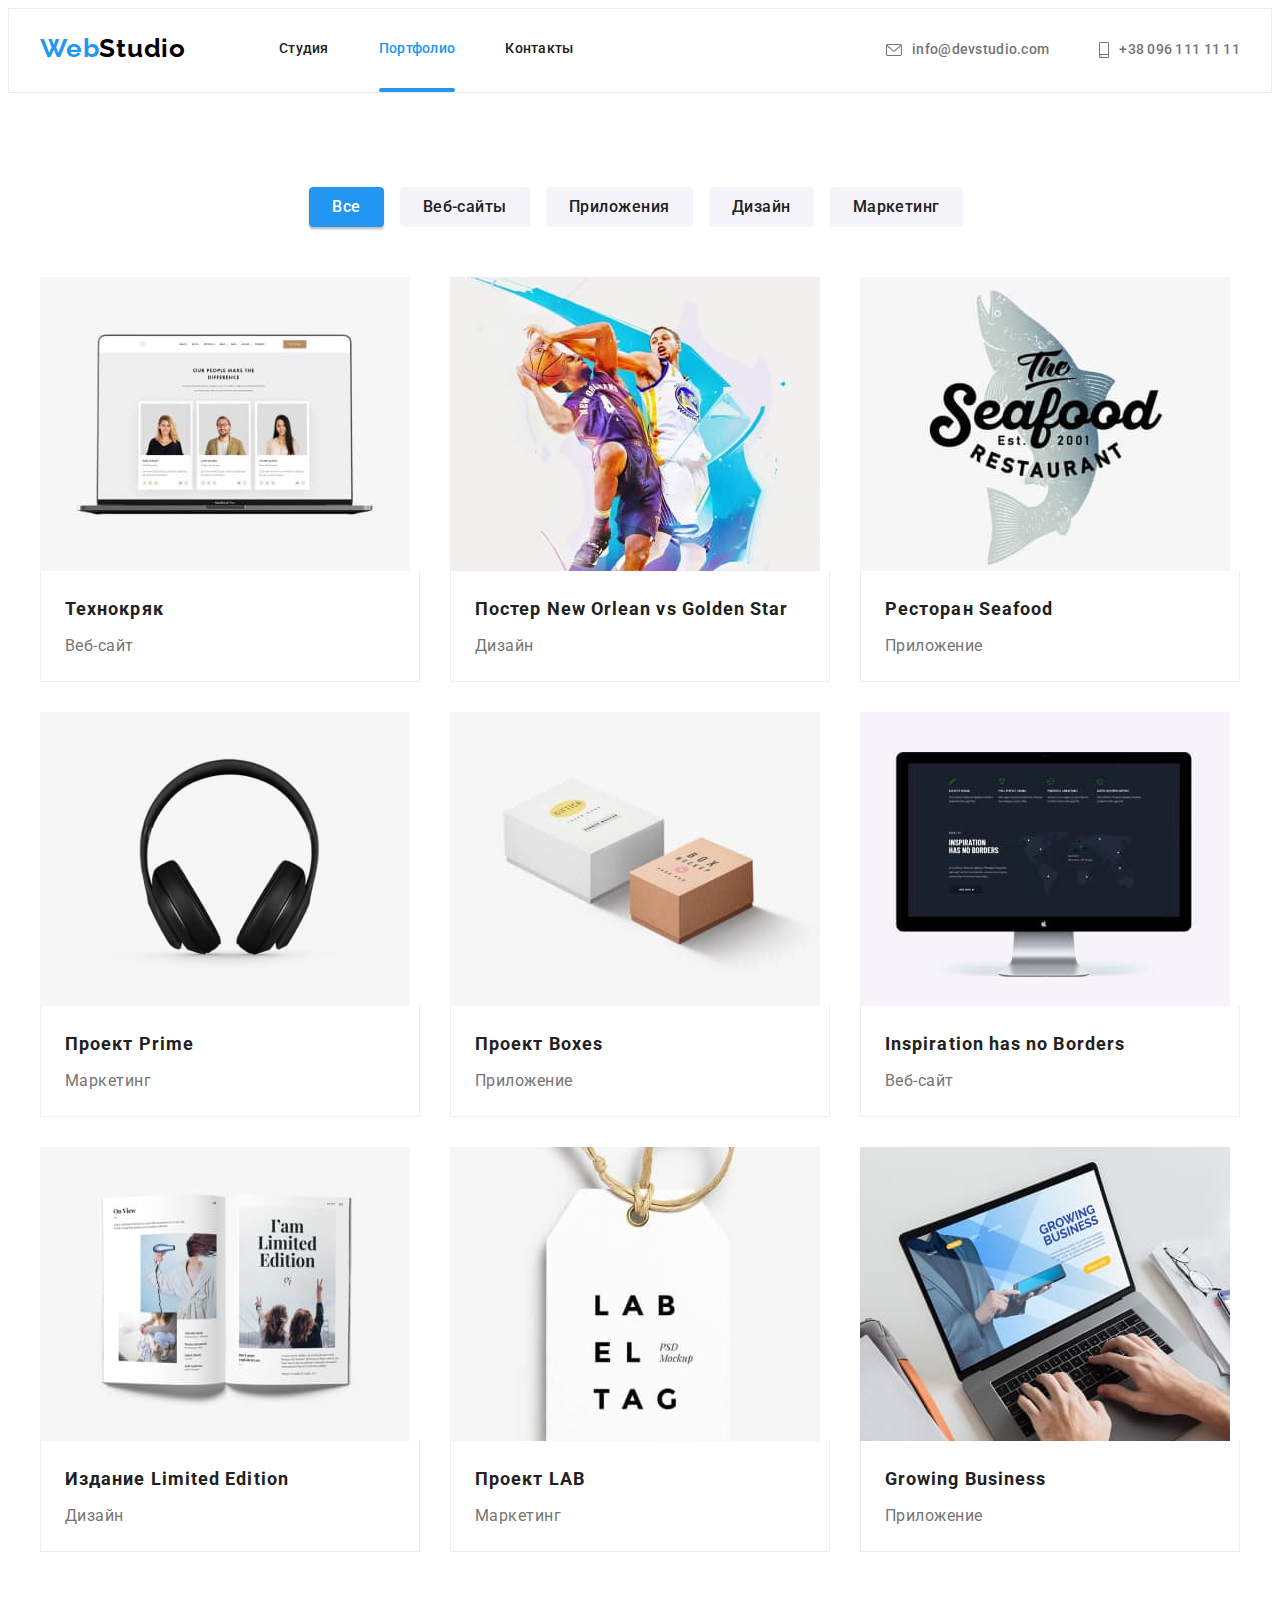
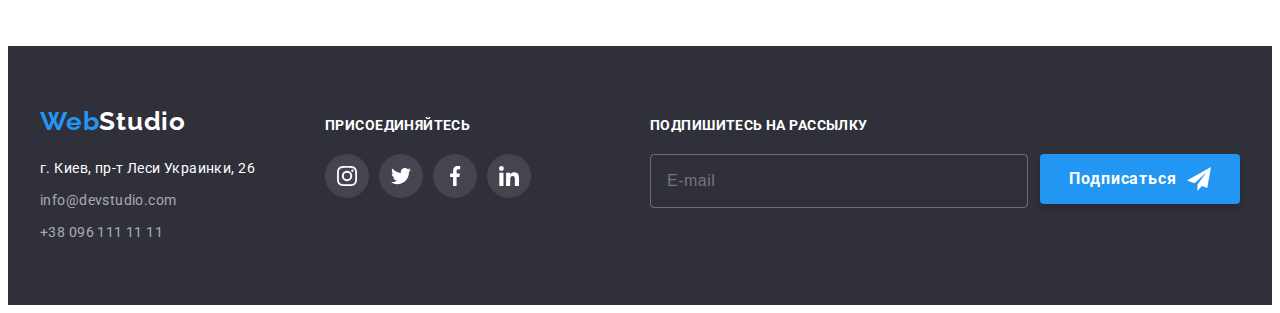
==== commit 5b55d296: "add changes" ====
--- a/portfolio.html
+++ b/portfolio.html
@@ -112,9 +112,9 @@
                         <p class="overlay-text">Ресурс предлагает комплексные предложения с разным уровнем функционала и сервисов. Все это позволит посетителю получить
                         исчерпывающие сведения   о компании или частном лице.</p></div>
-                        <div class="portfolio-content portfolio-content-top">
+                        <div class="portfolio-content">
                         <h2 class="portfolio-bottom-title">Технокряк</h2>
-                        <p class="portfolio-text portfolio-text-top">Веб-сайт</p></div></a>
+                        <p class="portfolio-text">Веб-сайт</p></div></a>
                 </li>
                 <li class="portfolio-item"> 
                     <a class="portfolio-link link" href="">
@@ -122,7 +122,7 @@
                             <picture>
                                 <source srcset="./images/portfolio/box5.jpg 1x,./images/portfolio/box52x.jpg 2x" media="(min-width:1200px)" />
                                 <source srcset="./images/portfolio/box5-tab.jpg 1x,./images/portfolio/box5-tab2x.jpg 2x" media="(min-width:768px)" />
-                                <source srcset="./images/portfolio/box5-mob.jpg 1x,./images/portfolio/box5-mob2x.jpg 2x"media="(min-width:320px)" />
+                                <source srcset="./images/portfolio/box5-mob.jpg 1x,./images/portfolio/box5-mob2x.jpg 2x" media="(min-width:320px)" />
                                 <img src="./images/portfolio/box5.jpg" alt="Постер">
                             </picture>
                         
@@ -140,8 +140,8 @@
                         <div class="overlay">
                             <picture>
                                 <source srcset="./images/portfolio/box6.jpg 1x,./images/portfolio/box62x.jpg 2x" media="(min-width:1200px)" />
-                                <source srcset="./images/portfolio/box6-tab.jpg 1x,./images/portfolio/box6-tab2x.jpg 2x"media="(min-width:768px)" />
-                                <source srcset="./images/portfolio/box6-mob.jpg 1x,./images/portfolio/box6-mob2x.jpg 2x"media="(min-width:320px)" />
+                                <source srcset="./images/portfolio/box6-tab.jpg 1x,./images/portfolio/box6-tab2x.jpg 2x" media="(min-width:768px)" />
+                                <source srcset="./images/portfolio/box6-mob.jpg 1x,./images/portfolio/box6-mob2x.jpg 2x" media="(min-width:320px)" />
                                 <img src="./images/portfolio/box6.jpg" alt="Ресторан ">
                             </picture>
                                 <p class="overlay-text">Ресурс предлагает комплексные предложения с разным уровнем функционала и сервисов. Все это
@@ -158,7 +158,7 @@
                         <div class="overlay">
                             <picture>
                         <source srcset="./images/portfolio/box7.jpg 1x,./images/portfolio/box72x.jpg 2x" media="(min-width:1200px)" />
-                        <source srcset="./images/portfolio/box7-tab.jpg 1x,./images/portfolio/box7-tab2x.jpg 2x"media="(min-width:768px)" />
+                        <source srcset="./images/portfolio/box7-tab.jpg 1x,./images/portfolio/box7-tab2x.jpg 2x" media="(min-width:768px)" />
                         <source srcset="./images/portfolio/box7-mob.jpg 1x,./images/portfolio/box7-mob2x.jpg 2x" media="(min-width:320px)" />
                         <img src="./images/portfolio/box7.jpg" alt="Наушники">
                             </picture>
@@ -176,8 +176,8 @@
                         <div class="overlay">
                             <picture>
                                 <source srcset="./images/portfolio/box8.jpg 1x,./images/portfolio/box82x.jpg 2x" media="(min-width:1200px)" />
-                                <source srcset="./images/portfolio/box8-tab.jpg 1x,./images/portfolio/box8-tab2x.jpg 2x"media="(min-width:768px)" />
-                                <source srcset="./images/portfolio/box8-mob.jpg 1x,./images/portfolio/box8-mob2x.jpg 2x"media="(min-width:320px)" />
+                                <source srcset="./images/portfolio/box8-tab.jpg 1x,./images/portfolio/box8-tab2x.jpg 2x" media="(min-width:768px)" />
+                                <source srcset="./images/portfolio/box8-mob.jpg 1x,./images/portfolio/box8-mob2x.jpg 2x" media="(min-width:320px)" />
                                 <img src="./images/portfolio/box8.jpg" alt="Упаковка">
                             </picture>
                             <p class="overlay-text">Ресурс предлагает комплексные предложения с разным уровнем функционала и сервисов. Все это
@@ -194,8 +194,8 @@
                         <div class="overlay">
                             <picture>
                                 <source srcset="./images/portfolio/box9.jpg 1x,./images/portfolio/box92x.jpg 2x" media="(min-width:1200px)" />
-                                <source srcset="./images/portfolio/box9-tab.jpg 1x,./images/portfolio/box9-tab2x.jpg 2x"media="(min-width:768px)" />
-                                <source srcset="./images/portfolio/box9-mob.jpg 1x,./images/portfolio/box9-mob2x.jpg 2x"media="(min-width:320px)" />
+                                <source srcset="./images/portfolio/box9-tab.jpg 1x,./images/portfolio/box9-tab2x.jpg 2x" media="(min-width:768px)" />
+                                <source srcset="./images/portfolio/box9-mob.jpg 1x,./images/portfolio/box9-mob2x.jpg 2x" media="(min-width:320px)" />
                                 <img src="./images/portfolio/box9.jpg" alt="Монитор">
                             </picture>
                             <p class="overlay-text">Ресурс предлагает комплексные предложения с разным уровнем функционала и сервисов. Все это
@@ -212,8 +212,8 @@
                         <div class="overlay">
                             <picture>
                                 <source srcset="./images/portfolio/box10.jpg 1x,./images/portfolio/box102x.jpg 2x" media="(min-width:1200px)" />
-                                <source srcset="./images/portfolio/box10-tab.jpg 1x,./images/portfolio/box10-tab2x.jpg 2x"media="(min-width:768px)" />
-                                <source srcset="./images/portfolio/box10-mob.jpg 1x,./images/portfolio/box10-mob2x.jpg 2x"media="(min-width:320px)" />
+                                <source srcset="./images/portfolio/box10-tab.jpg 1x,./images/portfolio/box10-tab2x.jpg 2x" media="(min-width:768px)" />
+                                <source srcset="./images/portfolio/box10-mob.jpg 1x,./images/portfolio/box10-mob2x.jpg 2x" media="(min-width:320px)" />
                                 <img src="./images/portfolio/box10.jpg" alt="Журнал">
                             </picture>
                             <p class="overlay-text">Ресурс предлагает комплексные предложения с разным уровнем функционала и сервисов. Все это
@@ -230,8 +230,8 @@
                         <div class="overlay">
                             <picture>
                                 <source srcset="./images/portfolio/box11.jpg 1x,./images/portfolio/box112x.jpg 2x" media="(min-width:1200px)" />
-                                <source srcset="./images/portfolio/box11-tab.jpg 1x,./images/portfolio/box11-tab2x.jpg 2x"media="(min-width:768px)" />
-                                <source srcset="./images/portfolio/box11-mob.jpg 1x,./images/portfolio/box11-mob2x.jpg 2x"media="(min-width:320px)" />
+                                <source srcset="./images/portfolio/box11-tab.jpg 1x,./images/portfolio/box11-tab2x.jpg 2x" media="(min-width:768px)" />
+                                <source srcset="./images/portfolio/box11-mob.jpg 1x,./images/portfolio/box11-mob2x.jpg 2x" media="(min-width:320px)" />
                                  <img src="./images/portfolio/box11.jpg" alt="Карточка">
                             </picture>
                             <p class="overlay-text">Ресурс предлагает комплексные предложения с разным уровнем функционала и сервисов. Все это
@@ -248,8 +248,8 @@
                         <div class="overlay">
                             <picture>
                                 <source srcset="./images/portfolio/box12.jpg 1x,./images/portfolio/box122x.jpg 2x" media="(min-width:1200px)" />
-                                <source srcset="./images/portfolio/box12-tab.jpg 1x,./images/portfolio/box12-tab2x.jpg 2x"media="(min-width:768px)" />
-                                <source srcset="./images/portfolio/box12-mob.jpg 1x,./images/portfolio/box12-mob2x.jpg 2x"media="(min-width:320px)" />
+                                <source srcset="./images/portfolio/box12-tab.jpg 1x,./images/portfolio/box12-tab2x.jpg 2x" media="(min-width:768px)" />
+                                <source srcset="./images/portfolio/box12-mob.jpg 1x,./images/portfolio/box12-mob2x.jpg 2x" media="(min-width:320px)" />
                                 <img src="./images/portfolio/box12.jpg" alt="Ноутбук">
                             </picture>
                                  <p class="overlay-text">Ресурс предлагает комплексные предложения с разным уровнем функционала и сервисов. Все это
@@ -267,44 +267,45 @@
     </main>
     <footer class="footer">
         <div class="container container--bottom">
-            <div class="footer-address">
-        <a href="" lang="en" class="logo logo--light link"><span class="logo__accent">Web</span>Studio</a>
-        <address class="top-address">
-            <ul class="address-list list">
-                <li class="address-list__item address">г. Киев, пр-т Леси Украинки, 26</li>
-                <li class="address-list__item mail"><a href="mailto:info@devstudio.com" class="address-list__link">info@devstudio.com</a></li>
-                <li class="address-list__item"><a href="tel:+380961111111" class="address-list__link">+38 096 111 11 11</a></li>
-            </ul>
-        </address></div>
-           <div class="social">
-            <p class="social-text">присоединяйтесь</p>
-            <ul class="soc-list list">
-                <li class="soc-list__item"><a class="soc-list__link soc-list__link--grey" href="">
-                        <svg class="soc-list__icon soc-list__icon--white" width="20" height="20">
-                            <use href="./images/icons.svg#icon-instagram-2"></use>
-                        </svg></a></li>
-                <li class="soc-list__item"><a class="soc-list__link soc-list__link--grey" href="">
-                        <svg class="soc-list__icon soc-list__icon--white" width="20" height="20">
-                            <use href="./images/icons.svg#icon-twitter-1"></use>
-                        </svg></a></li>
-                <li class="soc-list__item"><a class="soc-list__link soc-list__link--grey" href="">
-                        <svg class="soc-list__icon soc-list__icon--white" width="20" height="20">
-                            <use href="./images/icons.svg#icon-facebook-1"></use>
-                        </svg></a></li>
-                <li class="soc-list__item"><a class="soc-list__link soc-list__link--grey" href="">
-                        <svg class="soc-list__icon soc-list__icon--white" width="20" height="20">
-                            <use href="./images/icons.svg#icon-linkedin-1"></use>
-                        </svg></a></li>
-            </ul>
+            <div class="footer-content">
+                <div class="footer-address">
+                    <a href="" lang="en" class="logo logo--light link"><span class="logo__accent">Web</span>Studio</a>
+                    <address class="top-address">
+                        <ul class="address-list list">
+                            <li class="address-list__item address">г. Киев, пр-т Леси Украинки, 26</li>
+                            <li class="address-list__item mail"><a href="mailto:info@devstudio.com"
+                                    class="address-list__link link">info@devstudio.com</a></li>
+                            <li class="address-list__item"><a href="tel:+380961111111" class="address-list__link link">+38 096
+                                    111 11 11</a></li>
+                        </ul>
+                    </address>
+                </div>
+                <div class="social">
+                    <p class="social-text">присоединяйтесь</p>
+                    <ul class="soc-list list">
+                        <li class="soc-list__item"><a class="soc-list__link soc-list__link--grey" href="">
+                                <svg class="soc-list__icon soc-list__icon--white" width="20" height="20">
+                                    <use href="./images/icons.svg#icon-instagram-2"></use>
+                                </svg></a></li>
+                        <li class="soc-list__item"><a class="soc-list__link soc-list__link--grey" href="">
+                                <svg class="soc-list__icon soc-list__icon--white" width="20" height="20">
+                                    <use href="./images/icons.svg#icon-twitter-1"></use>
+                                </svg></a></li>
+                        <li class="soc-list__item"><a class="soc-list__link soc-list__link--grey" href="">
+                                <svg class="soc-list__icon soc-list__icon--white" width="20" height="20">
+                                    <use href="./images/icons.svg#icon-facebook-1"></use>
+                                </svg></a></li>
+                        <li class="soc-list__item"><a class="soc-list__link soc-list__link--grey" href="">
+                                <svg class="soc-list__icon soc-list__icon--white" width="20" height="20">
+                                    <use href="./images/icons.svg#icon-linkedin-1"></use>
+                                </svg></a></li>
+                    </ul>
+                </div>
             </div>
             <div class="form">
                 <p class="form__text">Подпишитесь на рассылку</p>
                 <form class="form__content">
-                    <input 
-                    type="email" 
-                    class="form__input"
-                    name="user-email"
-                    placeholder="E-mail">
+                    <input type="email" class="form__input" name="user-email" placeholder="E-mail">
                     <button type="submit" class="form-btn btn">Подписаться
                         <svg class="form-icon" width="24" height="24">
                             <use href="./images/icons.svg#icon-icon-send1"></use>
--- a/css/main.min.css
+++ b/css/main.min.css
@@ -1,2 +1,2 @@
-body{font-family:'Roboto',sans-serif;font-size:14px;color:var(--top-text-color);background-color:var(--body-color)}.link{text-decoration:none}.list{list-style:none}.is-hidden{opacity:0;pointer-events:none;visibility:hidden}p,h1,h2,h3,h4,h5,h6{margin:0}ul,ol{padding-left:0;margin:0}img{display:block;max-width:100%;height:auto}:root{--body-color:#ffffff;--logo-top-color: #000000;--logo-bottom-color:#FFFFFF;--accent-color: #2196F3;--header-color:  #212121;--hover-color:#2196F3;--current-color:#2196F3;--hero-color:#2F303A;--top-title-color:  #FFFFFF;--bottom-title-color: #212121;--second-title-color:#212121;--third-title-color:#212121;--top-btn-color: #FFFFFF;--hover-btn-color:#188CE8;--second-btn-color: #212121;--bacground-btn-color:#F5F4FA;--top-text-color:#757575;--bottom-text-color: #757575;--second-text-color:#757575;--team-color:#FFFFFF;--team-fon-color:#F5F4FA;--footer-color:#2F303A;--address-color:#FFFFFF;--contacts-color: rgba(255, 255, 255, 0.6);--portfolio-fon-color:#FFFFFF;--first-margin:30px;--second-margin:30px;--duration:250ms;--time-function:cubic-bezier(0.4, 0, 0.2, 1)}.visually-hidden{position:absolute;white-space:nowrap;width:1px;height:1px;overflow:hidden;border:0;padding:0;clip:rect(0 0 0 0);clip-path:inset(50%);margin:-1px}.container{width:100%;padding-left:15px;padding-right:15px;margin:0 auto}@media screen and (min-width: 480px){.container{max-width:480px}}@media screen and (min-width: 768px){.container{max-width:768px}}@media screen and (min-width: 1200px){.container{max-width:1200px}}.container--top{display:flex;align-items:center}@media screen and (min-width: 1200px){.container--bottom{display:flex;align-items:baseline}}.section{padding-top:60px;padding-bottom:60px}@media screen and (min-width: 1200px){.section{padding-top:94px;padding-bottom:94px}}.logo{font-family:'Raleway','Tahoma', sans-serif;font-weight:700;font-size:24px;line-height:1.17;text-align:center;letter-spacing:0.03em}@media screen and (min-width: 1200px){.logo{font-size:26px;line-height:1.19}}.logo--dark{display:block;padding-top:16px;padding-bottom:16px;color:var(--logo-top-color)}@media screen and (min-width: 768px){.logo--dark{padding-top:26px;padding-bottom:26px}}@media screen and (min-width: 1200px){.logo--dark{padding-top:24px;padding-bottom:25px}}.logo--light{display:block;margin-bottom:20px;color:var(--logo-bottom-color)}@media screen and (min-width: 1200px){.logo--light{text-align:start}}.logo__accent{font-family:'Raleway','Tahoma', sans-serif;font-weight:700;font-size:26px;line-height:1.19;letter-spacing:0.03em;color:var(--accent-color)}.list-contacts{margin-left:auto}@media screen and (max-width: 767px){.list-contacts{display:none}}@media screen and (min-width: 1200px){.list-contacts{display:flex;justify-content:center}}.list-contacts__item{align-items:center;margin-left:auto}@media screen and (min-width: 1200px){.list-contacts__item{display:flex}}@media screen and (min-width: 1200px){.list-contacts__item+.list-contacts__item{margin-left:50px}}.list-contacts__link{font-weight:500;font-size:12px;line-height:1.17;letter-spacing:0.02em;display:flex;align-items:center;color:var(--top-text-color);transition:color var(--duration) var(--time-function)}.list-contacts__link:hover,.list-contacts__link:focus{color:var(--hover-color)}@media screen and (min-width: 1200px){.list-contacts__link{padding-top:32px;padding-bottom:32px;font-size:14px;line-height:1.14}}@media screen and (min-width: 768px) and (max-width: 1199px){.contacts-mail-link{padding-top:20px}}@media screen and (min-width: 768px) and (max-width: 1199px){.contacts-tel-link{padding-bottom:20px}}@media screen and (min-width: 768px) and (max-width: 1199px){.list-contacts__item--top{margin-bottom:10px}}.list-contacts__icon{display:block;cursor:pointer;margin-right:10px;fill:var(--top-text-color)}.list-contacts__link:hover .icon-envelope,.list-contacts__link:focus .icon-envelope,.list-contacts__link:hover .icon-smartphone,.list-contacts__link:focus .icon-smartphone{fill:var(--hover-color)}.btn{font-family:inherit;font-weight:700;font-size:16px;line-height:1.88;text-align:center;letter-spacing:0.06em;display:flex;justify-content:center;align-items:center;margin:0 auto;min-width:200px;height:50px;border:1px solid transparent;border-radius:4px;box-shadow:0px 4px 4px rgba(0,0,0,0.15);color:var(--top-btn-color);background-color:var(--accent-color)}.title{font-family:'Roboto'}.title--dark{color:var(--second-title-color)}.title--light{color:#FFFFFF}.hero__title{font-weight:900;font-size:26px;line-height:1.62;text-align:center;letter-spacing:0.06em;text-transform:uppercase;display:inline-block;width:100%;margin-bottom:var(--second-margin)}@media screen and (min-width: 480px){.hero__title{width:360px}}@media screen and (min-width: 1200px){.hero__title{font-weight:900;font-size:44px;line-height:1.36;letter-spacing:0.06em;text-transform:uppercase;text-align:center;display:inline-block;width:696px;margin-bottom:var(--second-margin)}}.work-top__title,.team-top__title,.clients-top__title{font-size:28px;line-height:1.18;text-align:center;letter-spacing:0.03em;margin-bottom:30px}@media screen and (min-width: 1200px){.work-top__title,.team-top__title,.clients-top__title{font-size:36px;line-height:1.17;margin-bottom:50px}}.feature-bottom__title,.work-bottom__title{font-size:14px;line-height:1.14;letter-spacing:0.03em;text-transform:uppercase;text-align:center;margin-bottom:10px}@media screen and (min-width: 768px){.feature-bottom__title,.work-bottom__title{text-align:start}}.soc-list{display:flex;justify-content:center}.soc-list__item+.soc-list__item{margin-left:10px}.soc-list__link{display:flex;width:44px;height:44px;border-radius:50%;justify-content:center;align-items:center;transition:background-color var(--duration) var(--time-function)}.soc-list__link:hover,.soc-list__link:focus{background-color:var(--hover-color)}.soc-list__link--white{background-color:#FFFFFF}.soc-list__link--grey{background-color:rgba(255,255,255,0.1)}.soc-list__icon{transition:fill var(--duration) var(--time-function)}.soc-list__link:hover .soc-list__icon,.soc-list__link:focus .soc-list__icon{fill:#FFFFFF}.soc-list__icon--grey{fill:#AFB1B8}.soc-list__icon--white{fill:#FFFFFF}.header{border:1px solid #ECECEC}.mob-content{display:flex;justify-content:space-between}.mob-open-btn{border:transparent;background-color:transparent;cursor:pointer;transition:fill var(--duration) var(--time-function)}@media screen and (min-width: 768px){.mob-open-btn{display:none}}.mob-open-btn:hover,.mob-open-btn:focus{fill:var(--accent-color)}.mob-menu{position:fixed;z-index:1;top:0;left:0;background-color:#ffffff;width:100vw;height:100vh;padding:48px 40px;transition:opacity var(--duration) var(--time-function),visibility var(--duration) var(--time-function)}.mob-menu .container{overflow-y:auto;height:100%;display:flex;flex-direction:column;justify-content:space-between}@media screen and (min-width: 768px){.mob-menu{display:none}}.mob-close-btn{position:absolute;top:10px;right:15px;border:transparent;background-color:transparent;cursor:pointer;transition:fill var(--duration) var(--time-function)}.mob-close-btn:hover,.mob-close-btn:focus{fill:var(--accent-color)}.mob-nav-list__item:not(:last-child){margin-bottom:32px}.mob-nav-list__link{font-weight:500;font-size:40px;line-height:1.18;text-align:center;letter-spacing:0.02em;color:#212121;transition:color var(--duration) var(--time-function)}.mob-nav-list__link:hover,.mob-nav-list__link:focus{color:var(--accent-color)}.mob-nav-list__link.current{color:#2196f3}.mob-contacts-list{margin-bottom:64px}.tel-link{font-weight:500;font-size:34px;line-height:1.18;letter-spacing:0.02em;display:block;margin-bottom:32px;color:#2196f3}.mail-link{font-weight:500;font-size:24px;line-height:1.17;letter-spacing:0.02em;color:#757575}.mob-soc-list{display:flex;flex-wrap:wrap}.mob-soc-list__item:not(:last-child) .mob-soc-list__link::after{content:"";width:22px;height:0px;border:1px solid rgba(33,33,33,0.2);transform:rotate(90deg);margin-left:10px;margin-right:10px}.mob-soc-list__link{font-weight:500;font-size:18px;line-height:1.22;letter-spacing:0.02em;color:#2196f3}.no-scroll{overflow:hidden}@media screen and (max-width: 767px){.navigation{width:100%}}@media screen and (min-width: 768px){.navigation{display:flex}}@media screen and (max-width: 767px){.nav-list{display:none}}@media screen and (min-width: 768px){.nav-list{display:flex;align-items:center;margin-left:88px}}@media screen and (min-width: 1200px){.nav-list{margin-left:93px}}@media screen and (min-width: 768px){.nav__item+.nav__item{margin-left:50px}}@media screen and (min-width: 768px){.nav__link{position:relative;font-weight:500;font-size:14px;line-height:1.14;letter-spacing:0.02em;display:block;padding-top:32px;padding-bottom:35px;color:var(--header-color);transition:color var(--duration) var(--time-function)}.nav__link:hover,.nav__link:focus{color:var(--hover-color)}.nav__link.current{color:var(--current-color)}}.nav__link.current::after{position:absolute;bottom:0;content:"";width:100%;height:4px;border-radius:2px;display:block;background-color:var(--current-color)}@media screen and (max-width: 479px){.hero{padding-top:118px;padding-bottom:118px;text-align:center;max-width:100%;height:auto;margin-left:auto;margin-right:auto;background-image:linear-gradient(rgba(47,48,58,0.4), rgba(47,48,58,0.4)),url(../images/hero-mob.jpg);background-repeat:no-repeat;background-position:center;background-size:cover}}@media screen and (max-width: 479px) and (min-device-pixel-ratio: 2), screen and (max-width: 479px) and (min-resolution: 192dpi), screen and (max-width: 479px) and (min-resolution: 2dppx){.hero{background-image:linear-gradient(rgba(25,28,38,0.5), rgba(25,28,38,0.5)),url(../images/hero-mob2x.jpg)}}@media screen and (min-width: 480px){.hero{padding:118px 60px;text-align:center;max-width:100%;height:auto;margin-left:auto;margin-right:auto;background-image:linear-gradient(rgba(47,48,58,0.4), rgba(47,48,58,0.4)),url(../images/hero-mob.jpg);background-repeat:no-repeat;background-position:center;background-size:cover}}@media screen and (min-width: 480px) and (min-device-pixel-ratio: 2), screen and (min-width: 480px) and (min-resolution: 192dpi), screen and (min-width: 480px) and (min-resolution: 2dppx){.hero{background-image:linear-gradient(rgba(25,28,38,0.5), rgba(25,28,38,0.5)),url(../images/hero-mob2x.jpg)}}@media screen and (min-width: 768px){.hero{padding:118px 204px;min-width:768px;background-image:linear-gradient(rgba(25,28,38,0.5), rgba(25,28,38,0.5)),url(../images/hero-tablet.jpg)}}@media screen and (min-width: 768px) and (min-device-pixel-ratio: 2), screen and (min-width: 768px) and (min-resolution: 192dpi), screen and (min-width: 768px) and (min-resolution: 2dppx){.hero{background-image:linear-gradient(rgba(25,28,38,0.5), rgba(25,28,38,0.5)),url(../images/hero-tablet2x.jpg)}}@media screen and (min-width: 1200px){.hero{padding:200px 452px;min-width:1600px;background-image:linear-gradient(rgba(25,28,38,0.5), rgba(25,28,38,0.5)),url(../images/hero.jpg)}}@media screen and (min-width: 1200px) and (min-device-pixel-ratio: 2), screen and (min-width: 1200px) and (min-resolution: 192dpi), screen and (min-width: 1200px) and (min-resolution: 2dppx){.hero{background-image:linear-gradient(rgba(25,28,38,0.5), rgba(25,28,38,0.5)),url(../images/hero2x.jpg)}}.hero__btn{transition:background-color var(--duration) var(--time-function),color var(--duration) var(--time-function)}.hero__btn:hover,.hero__btn:focus{background-color:var(--hover-btn-color)}@media screen and (min-width: 1200px){.feature{padding-bottom:47px}}.feature-list{margin-bottom:-30px}@media screen and (min-width: 768px){.feature-list{display:flex;flex-wrap:wrap;margin-left:-30px}}@media screen and (min-width: 1200px){.feature-list{margin-left:-30px}}.feature-list__item{margin-bottom:30px}@media screen and (min-width: 768px){.feature-list__item{width:calc(100% / 2 - 30px);margin-left:30px}}@media screen and (min-width: 1200px){.feature-list__item{width:calc(100% / 4 - 30px);margin-left:30px}}.feature-gallery{display:flex;max-width:450px;height:120px;border-radius:4px;justify-content:center;align-items:center;margin-bottom:30px;background-color:var(--team-fon-color)}@media screen and (min-width: 768px){.feature-gallery{max-width:354px;height:120px}}@media screen and (min-width: 1200px){.feature-gallery{max-width:270px;height:120px}}.feature__text{font-size:14px;line-height:1.71;letter-spacing:0.03em;color:var(--top-text-color)}.work{padding-top:47px;display:none}@media screen and (min-width: 1200px){.work{display:block}}.work-list{display:flex}.work-list__item+.work-list__item{margin-left:var(--first-margin)}.work-thumb{position:relative}.work-thumb__title{position:absolute;bottom:0;display:flex;width:100%;height:70px;justify-content:center;align-items:center;background-color:rgba(47,48,58,0.8)}.team{background-color:var(--team-fon-color)}.team-list{margin-bottom:-30px}@media screen and (min-width: 768px){.team-list{display:flex;flex-wrap:wrap;margin-left:-30px}}@media screen and (min-width: 1200px){.team-list{margin-left:-30px}}.team-list__item{box-shadow:0px 1px 3px rgba(0,0,0,0.12),0px 1px 1px rgba(0,0,0,0.14),0px 2px 1px rgba(0,0,0,0.2);border-radius:0px 0px 4px 4px;overflow:hidden;padding-bottom:30px;margin-bottom:30px;background-color:var(--team-color)}@media screen and (min-width: 768px){.team-list__item{width:calc(100% / 2 - 30px);margin-left:30px}}@media screen and (min-width: 1200px){.team-list__item{width:calc(100% / 4 - 30px);margin-left:30px}}.team-list__img{margin-bottom:var(--second-margin);width:100%;height:auto}.team-bottom__title{font-family:'Roboto';font-weight:500;font-size:16px;line-height:1.19;text-align:center;letter-spacing:0.03em;margin-bottom:10px;color:var(--second-title-color)}.team-list__text{font-size:16px;line-height:1.19;text-align:center;letter-spacing:0.03em;margin-bottom:16px;color:var(--bottom-text-color)}.logo-list{display:flex;flex-wrap:wrap;margin-left:-30px;margin-bottom:-30px}@media screen and (min-width: 768px){.logo-list{margin-left:-30px}}@media screen and (min-width: 1200px){.logo-list{margin-left:-30px}}.logo-list__item{width:calc(100% / 2 - 30px);margin-left:30px;margin-bottom:30px}@media screen and (min-width: 768px){.logo-list__item{width:calc(100% / 3 - 30px);margin-left:30px}}@media screen and (min-width: 1200px){.logo-list__item{width:calc(100% / 6 - 30px);margin-left:30px}}.logo-list__link{outline:transparent;display:flex;justify-content:center;align-items:center;width:100%;height:92px;border:1px solid #AFB1B8;border-radius:4px;background-color:#FFFFFF;transition:background-color var(--duration) var(--time-function)}.logo-list__link:hover,.logo-list__link:focus{border-color:var(--accent-color)}@media screen and (min-width: 768px){.logo-list__link{width:226px}}@media screen and (min-width: 1200px){.logo-list__link{width:170px}}.logo-list__icon{fill:#AFB1B8;transition:fill var(--duration) var(--time-function)}.logo-list__link:hover .logo-list__icon,.logo-list__link:focus .logo-list__icon{fill:var(--hover-color)}.footer{padding-top:60px;padding-bottom:60px;background-color:var(--footer-color)}@media screen and (min-width: 768px) and (max-width: 1199px){.footer-content{display:flex;justify-content:space-around;align-items:baseline;margin-bottom:60px}}@media screen and (min-width: 768px){.footer-content{display:flex;justify-content:space-around;align-items:baseline}}.footer-address{text-align:center}.address-list{font-style:normal}@media screen and (max-width: 767px){.top-address{margin-bottom:60px}}@media screen and (min-width: 1200px){.top-address{text-align:start}}.address{font-size:14px;line-height:1.71;letter-spacing:0.03em;margin-bottom:8px;color:var(--address-color)}.mail{margin-bottom:8px}.address-list__link{font-size:14px;line-height:1.71;letter-spacing:0.03em;color:var(--contacts-color);transition:color var(--duration) var(--time-function)}.address-list__link:hover,.address-list__link:focus{color:var(--hover-color)}@media screen and (max-width: 767px){.social{margin-bottom:60px}}@media screen and (min-width: 1200px){.social{margin-left:70px}}.social-text{font-weight:700;font-size:14px;line-height:1.14;text-align:center;letter-spacing:0.03em;text-transform:uppercase;margin-bottom:20px;color:#FFFFFF}@media screen and (min-width: 1200px){.social-text{text-align:start}}.form{text-align:center}@media screen and (min-width: 1200px){.form{margin-left:auto}}.form__text{font-weight:700;line-height:1.14;text-align:center;letter-spacing:0.03em;text-transform:uppercase;margin-bottom:20px;color:#FFFFFF}@media screen and (min-width: 1200px){.form__text{text-align:start}}@media screen and (min-width: 1200px){.form__content{display:flex;justify-content:center;align-items:flex-start}}.form__input{font-weight:400;font-size:16px;line-height:1.25;letter-spacing:0.03em;min-width:100%;height:50px;border:1px solid rgba(255,255,255,0.3);border-radius:4px;padding-left:16px;color:rgba(255,255,255,0.6);background-color:transparent}@media screen and (min-width: 480px){.form__input{min-width:450px}}@media screen and (max-width: 1199px){.form__input{margin-bottom:20px}}@media screen and (min-width: 1200px){.form__input{min-width:358px}}.form-btn{color:var(--top-btn-color);background-color:var(--accent-color)}@media screen and (min-width: 1200px){.form-btn{margin-left:12px}}.form-icon{margin-left:10px}.backdrop{position:fixed;top:0;width:100%;height:100%;background-color:rgba(0,0,0,0.2);transition:opacity var(--duration) var(--time-function),visibility var(--duration) var(--time-function)}.backdrop.is-hidden .modal{transform:scale 0,5}.modal{position:absolute;top:50%;left:50%;width:450px;min-height:609px;box-shadow:0px 1px 3px rgba(0,0,0,0.12),0px 1px 1px rgba(0,0,0,0.14),0px 2px 1px rgba(0,0,0,0.2);border-radius:4px;padding:40px;background-color:#FFFFFF;transition:transform var(--duration) var(--time-function),visibility var(--duration) var(--time-function);transform:translate(-50%, -50%) scale(1)}@media screen and (max-width: 479px){.modal{position:absolute;top:50%;left:50%;max-width:98%;box-shadow:0px 1px 3px rgba(0,0,0,0.12),0px 1px 1px rgba(0,0,0,0.14),0px 2px 1px rgba(0,0,0,0.2);border-radius:4px;padding:40px;background-color:#FFFFFF;transition:transform var(--duration) var(--time-function),visibility var(--duration) var(--time-function);transform:translate(-50%, -50%) scale(1)}}@media screen and (min-width: 1200px){.modal{width:528px;min-height:581px}}.modal-close{width:30px;height:30px;border:1px solid rgba(0,0,0,0.1);border-radius:50%;position:absolute;top:8px;right:8px;padding:6px;fill:#000000;transition:fill var(--duration) var(--time-function)}.modal-close:hover,.modal-close:focus{fill:var(--accent-color)}.modal__text{font-weight:700;font-size:20px;line-height:1.5;text-align:center;letter-spacing:0.03em;margin-bottom:12px;color:#212121}@media screen and (min-width: 1200px){.modal__text{line-height:1.15}}.modal-field{margin-bottom:10px}.modal-field__label{font-weight:400;font-size:12px;line-height:1.17;letter-spacing:0.01em;display:block;margin-bottom:4px;color:#757575}.modal-input-wrap{position:relative}.modal-field__input{width:100%;height:40px;border:1px solid rgba(33,33,33,0.2);border-radius:4px;padding-left:42px;outline:none;transition:border-color var(--duration) var(--time-function)}.modal-field__input:focus{border-color:var(--accent-color)}.modal-field__icon{position:absolute;left:12px;top:50%;transform:translateY(-50%);transition:fill var(--duration) var(--time-function)}.modal-field__input:focus+.modal-field__icon{fill:var(--accent-color)}.modal-area{margin-bottom:20px}.modal-area__input{font-weight:400;font-size:14px;line-height:1.14;letter-spacing:0.01em;width:100%;height:120px;border:1px solid rgba(33,33,33,0.2);border-radius:4px;padding:12px 16px;resize:none;outline:none;color:rgba(117,117,117,0.5);transition:border-color var(--duration) var(--time-function)}.modal-area__input:focus{border-color:var(--accent-color)}@media screen and (min-width: 1200px){.modal-area__input{line-height:1.17}}.modal-check{display:flex;justify-content:center;align-items:center;margin-bottom:30px}.modal-check__input:checked+.modal-check__label::before{border:none;background-image:url(../images/check.svg);background-repeat:no-repeat;background-position:center;background-color:var(--accent-color)}.modal-check__label{font-weight:400;font-size:12px;line-height:1.17;letter-spacing:0.03em;display:flex;align-items:center;color:#757575}.modal-check__label::before{content:"";width:16px;height:15px;border-radius:2px;border:2px solid #212121;margin-right:7px;cursor:pointer;background-color:#FFFFFF}.modal-check__input:focus+.modal-check__label::before,.modal-check__input:hover+.modal-check__label::before{border-color:var(--accent-color)}@media screen and (min-width: 1200px){.modal-check__label{font-size:14px;line-height:1.71}}.modal-check__link{font-weight:400;font-size:12px;line-height:1.17;letter-spacing:0.03em;text-decoration-line:underline;margin-left:3px;color:#2196F3}@media screen and (min-width: 1200px){.modal-check__link{font-size:14px;line-height:1.71}}.modal-btn{position:relative;left:50%;transform:translateX(-50%);font-family:inherit;font-weight:700;font-size:16px;line-height:1.88;text-align:center;letter-spacing:0.06em;min-width:200px;height:50px;border:1px solid transparent;box-shadow:0px 4px 4px rgba(0,0,0,0.15);border-radius:4px;color:#FFFFFF;background-color:var(--accent-color);transition:background-color var(--duration) var(--time-function)}.modal-btn:hover,.modal-btn:focus{background-color:#188CE8}.portfolio-btn-list{display:flex;flex-wrap:wrap;margin-bottom:25px}@media screen and (min-width: 768px){.portfolio-btn-list{display:flex;justify-content:center;margin-bottom:15px}}@media screen and (min-width: 1200px){.portfolio-btn-list{margin-bottom:35px}}.portfolio-btn-item{margin-right:8px;margin-bottom:15px}@media screen and (min-width: 768px){.portfolio-btn-item+.portfolio-btn-item{margin-left:8px}}.portfolio-btn{font-family:inherit;font-weight:500;font-size:16px;line-height:1.62;text-align:center;letter-spacing:0.03em;cursor:pointer;padding:6px 22px;border:1px solid #F5F4FA;border-radius:4px;color:var(--second-btn-color);background-color:var(--bacground-btn-color);transition:background-color var(--duration) var(--time-function),color var(--duration) var(--time-function),box-shadow var(--duration) var(--time-function)}.portfolio-btn:hover,.portfolio-btn:focus{border:1px solid #2196F3;box-shadow:0px 3px 1px rgba(0,0,0,0.1),0px 1px 2px rgba(0,0,0,0.08),0px 2px 2px rgba(0,0,0,0.12);border-radius:4px;color:var(--top-btn-color);background-color:var(--hover-color)}.current-btn{border:1px solid #2196F3;box-shadow:0px 3px 1px rgba(0,0,0,0.1),0px 1px 2px rgba(0,0,0,0.08),0px 2px 2px rgba(0,0,0,0.12);border-radius:4px;color:var(--top-btn-color);background-color:var(--current-color)}.portfolio-list{margin-bottom:-30px}@media screen and (min-width: 768px){.portfolio-list{display:flex;flex-wrap:wrap;margin-left:-30px}}.portfolio-link{display:block;margin-bottom:30px;transition:box-shadow var(--duration) var(--time-function)}.portfolio-link:hover,.portfolio-link:focus{box-shadow:0px 1px 1px rgba(0,0,0,0.12),0px 4px 4px rgba(0,0,0,0.06),1px 4px 6px rgba(0,0,0,0.16)}.portfolio-item{display:block;cursor:pointer}@media screen and (min-width: 768px){.portfolio-item{flex-basis:calc(100% / 2 - 30px);margin-left:30px}}@media screen and (min-width: 1200px){.portfolio-item{flex-basis:calc(100% / 3 - 30px);margin-left:30px}}.overlay{position:relative;overflow:hidden}.overlay-text{position:absolute;top:0;height:100%;overflow-y:auto;padding:63px 24px;font-size:18px;line-height:1.56;letter-spacing:0.03em;color:#ffffff;background-color:rgba(33,150,243,0.9);transform:translateY(100%) scale(0, 0);transition:transform var(--duration) var(--time-function)}.portfolio-link:hover .overlay-text,.portfolio-link:focus .overlay-text{transform:translateY(0%) scale(1, 1)}.portfolio-content{padding:20px 24px;border:1px solid #eeeeee;border-top:none}.portfolio-content-top{display:flex;flex-direction:column;height:146px}.portfolio-text-top{flex-grow:1}.portfolio-bottom-title{font-family:"Roboto";font-size:18px;line-height:2;letter-spacing:0.06em;margin-bottom:4px;color:var(--third-title-color);background-color:var(--portfolio-fon-color)}.portfolio-text{font-size:16px;line-height:1.88;letter-spacing:0.03em;color:var(--second-text-color);background-color:var(--portfolio-fon-color)}
+body{font-family:'Roboto',sans-serif;font-size:14px;color:var(--top-text-color);background-color:var(--body-color)}.link{text-decoration:none}.list{list-style:none}.is-hidden{opacity:0;pointer-events:none;visibility:hidden}p,h1,h2,h3,h4,h5,h6{margin:0}ul,ol{padding-left:0;margin:0}img{display:block;max-width:100%;height:auto}:root{--body-color:#ffffff;--logo-top-color: #000000;--logo-bottom-color:#FFFFFF;--accent-color: #2196F3;--header-color:  #212121;--hover-color:#2196F3;--current-color:#2196F3;--hero-color:#2F303A;--top-title-color:  #FFFFFF;--bottom-title-color: #212121;--second-title-color:#212121;--third-title-color:#212121;--top-btn-color: #FFFFFF;--hover-btn-color:#188CE8;--second-btn-color: #212121;--bacground-btn-color:#F5F4FA;--top-text-color:#757575;--bottom-text-color: #757575;--second-text-color:#757575;--team-color:#FFFFFF;--team-fon-color:#F5F4FA;--footer-color:#2F303A;--address-color:#FFFFFF;--contacts-color: rgba(255, 255, 255, 0.6);--portfolio-fon-color:#FFFFFF;--first-margin:30px;--second-margin:30px;--duration:250ms;--time-function:cubic-bezier(0.4, 0, 0.2, 1)}.visually-hidden{position:absolute;white-space:nowrap;width:1px;height:1px;overflow:hidden;border:0;padding:0;clip:rect(0 0 0 0);clip-path:inset(50%);margin:-1px}.container{width:100%;padding-left:15px;padding-right:15px;margin:0 auto}@media screen and (min-width: 480px){.container{max-width:480px}}@media screen and (min-width: 768px){.container{max-width:768px}}@media screen and (min-width: 1200px){.container{max-width:1200px}}.container--top{display:flex;align-items:center}@media screen and (min-width: 1200px){.container--bottom{display:flex;align-items:baseline}}.section{padding-top:60px;padding-bottom:60px}@media screen and (min-width: 1200px){.section{padding-top:94px;padding-bottom:94px}}.logo{font-family:'Raleway','Tahoma', sans-serif;font-weight:700;font-size:24px;line-height:1.17;text-align:center;letter-spacing:0.03em}@media screen and (min-width: 1200px){.logo{font-size:26px;line-height:1.19}}.logo--dark{display:block;padding-top:16px;padding-bottom:16px;color:var(--logo-top-color)}@media screen and (min-width: 768px){.logo--dark{padding-top:26px;padding-bottom:26px}}@media screen and (min-width: 1200px){.logo--dark{padding-top:24px;padding-bottom:25px}}.logo--light{display:block;margin-bottom:20px;color:var(--logo-bottom-color)}@media screen and (min-width: 1200px){.logo--light{text-align:start}}.logo__accent{font-family:'Raleway','Tahoma', sans-serif;font-weight:700;font-size:26px;line-height:1.19;letter-spacing:0.03em;color:var(--accent-color)}.list-contacts{margin-left:auto}@media screen and (max-width: 767px){.list-contacts{display:none}}@media screen and (min-width: 1200px){.list-contacts{display:flex;justify-content:center}}.list-contacts__item{align-items:center;margin-left:auto}@media screen and (min-width: 1200px){.list-contacts__item{display:flex}}@media screen and (min-width: 1200px){.list-contacts__item+.list-contacts__item{margin-left:50px}}.list-contacts__link{font-weight:500;font-size:12px;line-height:1.17;letter-spacing:0.02em;display:flex;align-items:center;color:var(--top-text-color);transition:color var(--duration) var(--time-function)}.list-contacts__link:hover,.list-contacts__link:focus{color:var(--hover-color)}@media screen and (min-width: 1200px){.list-contacts__link{padding-top:32px;padding-bottom:32px;font-size:14px;line-height:1.14}}@media screen and (min-width: 768px) and (max-width: 1199px){.contacts-mail-link{padding-top:20px}}@media screen and (min-width: 768px) and (max-width: 1199px){.contacts-tel-link{padding-bottom:20px}}@media screen and (min-width: 768px) and (max-width: 1199px){.list-contacts__item--top{margin-bottom:10px}}.list-contacts__icon{display:block;cursor:pointer;margin-right:10px;fill:var(--top-text-color)}.list-contacts__link:hover .icon-envelope,.list-contacts__link:focus .icon-envelope,.list-contacts__link:hover .icon-smartphone,.list-contacts__link:focus .icon-smartphone{fill:var(--hover-color)}.btn{font-family:inherit;font-weight:700;font-size:16px;line-height:1.88;text-align:center;letter-spacing:0.06em;display:flex;justify-content:center;align-items:center;margin:0 auto;min-width:200px;height:50px;border:1px solid transparent;border-radius:4px;box-shadow:0px 4px 4px rgba(0,0,0,0.15);color:var(--top-btn-color);background-color:var(--accent-color)}.title{font-family:'Roboto'}.title--dark{color:var(--second-title-color)}.title--light{color:#FFFFFF}.hero__title{font-weight:900;font-size:26px;line-height:1.62;text-align:center;letter-spacing:0.06em;text-transform:uppercase;display:inline-block;width:100%;margin-bottom:var(--second-margin)}@media screen and (min-width: 480px){.hero__title{width:360px}}@media screen and (min-width: 1200px){.hero__title{font-weight:900;font-size:44px;line-height:1.36;letter-spacing:0.06em;text-transform:uppercase;text-align:center;display:inline-block;width:696px;margin-bottom:var(--second-margin)}}.work-top__title,.team-top__title,.clients-top__title{font-size:28px;line-height:1.18;text-align:center;letter-spacing:0.03em;margin-bottom:30px}@media screen and (min-width: 1200px){.work-top__title,.team-top__title,.clients-top__title{font-size:36px;line-height:1.17;margin-bottom:50px}}.feature-bottom__title,.work-bottom__title{font-size:14px;line-height:1.14;letter-spacing:0.03em;text-transform:uppercase;text-align:center;margin-bottom:10px}@media screen and (min-width: 768px){.feature-bottom__title,.work-bottom__title{text-align:start}}.soc-list{display:flex;justify-content:center}.soc-list__item+.soc-list__item{margin-left:10px}.soc-list__link{display:flex;width:44px;height:44px;border-radius:50%;justify-content:center;align-items:center;transition:background-color var(--duration) var(--time-function)}.soc-list__link:hover,.soc-list__link:focus{background-color:var(--hover-color)}.soc-list__link--white{background-color:#FFFFFF}.soc-list__link--grey{background-color:rgba(255,255,255,0.1)}.soc-list__icon{transition:fill var(--duration) var(--time-function)}.soc-list__link:hover .soc-list__icon,.soc-list__link:focus .soc-list__icon{fill:#FFFFFF}.soc-list__icon--grey{fill:#AFB1B8}.soc-list__icon--white{fill:#FFFFFF}.header{border:1px solid #ECECEC}.mob-content{display:flex;justify-content:space-between}.mob-open-btn{border:transparent;background-color:transparent;cursor:pointer;transition:fill var(--duration) var(--time-function)}@media screen and (min-width: 768px){.mob-open-btn{display:none}}.mob-open-btn:hover,.mob-open-btn:focus{fill:var(--accent-color)}.mob-menu{position:fixed;z-index:1;top:0;left:0;background-color:#ffffff;width:100vw;height:100vh;padding:48px 40px;transition:opacity var(--duration) var(--time-function),visibility var(--duration) var(--time-function)}.mob-menu .container{overflow-y:auto;height:100%;display:flex;flex-direction:column;justify-content:space-between}@media screen and (min-width: 768px){.mob-menu{display:none}}.mob-close-btn{position:absolute;top:10px;right:15px;border:transparent;background-color:transparent;cursor:pointer;transition:fill var(--duration) var(--time-function)}.mob-close-btn:hover,.mob-close-btn:focus{fill:var(--accent-color)}.mob-nav-list__item:not(:last-child){margin-bottom:32px}.mob-nav-list__link{font-weight:500;font-size:40px;line-height:1.18;text-align:center;letter-spacing:0.02em;color:#212121;transition:color var(--duration) var(--time-function)}.mob-nav-list__link:hover,.mob-nav-list__link:focus{color:var(--accent-color)}.mob-nav-list__link.current{color:#2196f3}.mob-contacts-list{margin-bottom:64px}.tel-link{font-weight:500;font-size:34px;line-height:1.18;letter-spacing:0.02em;display:block;margin-bottom:32px;color:#2196f3}.mail-link{font-weight:500;font-size:24px;line-height:1.17;letter-spacing:0.02em;color:#757575}.mob-soc-list{display:flex;flex-wrap:wrap}.mob-soc-list__item:not(:last-child) .mob-soc-list__link::after{content:"";width:22px;height:0px;border:1px solid rgba(33,33,33,0.2);transform:rotate(90deg);margin-left:10px;margin-right:10px}.mob-soc-list__link{font-weight:500;font-size:18px;line-height:1.22;letter-spacing:0.02em;color:#2196f3}.no-scroll{overflow:hidden}@media screen and (max-width: 767px){.navigation{width:100%}}@media screen and (min-width: 768px){.navigation{display:flex}}@media screen and (max-width: 767px){.nav-list{display:none}}@media screen and (min-width: 768px){.nav-list{display:flex;align-items:center;margin-left:88px}}@media screen and (min-width: 1200px){.nav-list{margin-left:93px}}@media screen and (min-width: 768px){.nav__item+.nav__item{margin-left:50px}}@media screen and (min-width: 768px){.nav__link{position:relative;font-weight:500;font-size:14px;line-height:1.14;letter-spacing:0.02em;display:block;padding-top:32px;padding-bottom:35px;color:var(--header-color);transition:color var(--duration) var(--time-function)}.nav__link:hover,.nav__link:focus{color:var(--hover-color)}.nav__link.current{color:var(--current-color)}}.nav__link.current::after{position:absolute;bottom:0;content:"";width:100%;height:4px;border-radius:2px;display:block;background-color:var(--current-color)}@media screen and (max-width: 479px){.hero{padding-top:118px;padding-bottom:118px;text-align:center;max-width:100%;height:auto;margin-left:auto;margin-right:auto;background-image:linear-gradient(rgba(47,48,58,0.4), rgba(47,48,58,0.4)),url(../images/hero-mob.jpg);background-repeat:no-repeat;background-position:center;background-size:cover}}@media screen and (max-width: 479px) and (min-device-pixel-ratio: 2), screen and (max-width: 479px) and (min-resolution: 192dpi), screen and (max-width: 479px) and (min-resolution: 2dppx){.hero{background-image:linear-gradient(rgba(25,28,38,0.5), rgba(25,28,38,0.5)),url(../images/hero-mob2x.jpg)}}@media screen and (min-width: 480px){.hero{padding-top:118px;padding-bottom:118px;text-align:center;max-width:100%;height:auto;margin-left:auto;margin-right:auto;background-image:linear-gradient(rgba(47,48,58,0.4), rgba(47,48,58,0.4)),url(../images/hero-mob.jpg);background-repeat:no-repeat;background-position:center;background-size:cover}}@media screen and (min-width: 480px) and (min-device-pixel-ratio: 2), screen and (min-width: 480px) and (min-resolution: 192dpi), screen and (min-width: 480px) and (min-resolution: 2dppx){.hero{background-image:linear-gradient(rgba(25,28,38,0.5), rgba(25,28,38,0.5)),url(../images/hero-mob2x.jpg)}}@media screen and (min-width: 768px){.hero{padding-top:118px;padding-bottom:118px;min-width:768px;background-image:linear-gradient(rgba(25,28,38,0.5), rgba(25,28,38,0.5)),url(../images/hero-tablet.jpg)}}@media screen and (min-width: 768px) and (min-device-pixel-ratio: 2), screen and (min-width: 768px) and (min-resolution: 192dpi), screen and (min-width: 768px) and (min-resolution: 2dppx){.hero{background-image:linear-gradient(rgba(25,28,38,0.5), rgba(25,28,38,0.5)),url(../images/hero-tablet2x.jpg)}}@media screen and (min-width: 1200px){.hero{padding-top:200px;padding-bottom:200px;max-width:1600px;background-image:linear-gradient(rgba(25,28,38,0.5), rgba(25,28,38,0.5)),url(../images/hero.jpg)}}@media screen and (min-width: 1200px) and (min-device-pixel-ratio: 2), screen and (min-width: 1200px) and (min-resolution: 192dpi), screen and (min-width: 1200px) and (min-resolution: 2dppx){.hero{background-image:linear-gradient(rgba(25,28,38,0.5), rgba(25,28,38,0.5)),url(../images/hero2x.jpg)}}.hero__btn{transition:background-color var(--duration) var(--time-function),color var(--duration) var(--time-function)}.hero__btn:hover,.hero__btn:focus{background-color:var(--hover-btn-color)}@media screen and (min-width: 1200px){.feature{padding-bottom:47px}}.feature-list{margin-bottom:-30px}@media screen and (min-width: 768px){.feature-list{display:flex;flex-wrap:wrap;margin-left:-30px}}@media screen and (min-width: 1200px){.feature-list{margin-left:-30px}}.feature-list__item{margin-bottom:30px}@media screen and (min-width: 768px){.feature-list__item{width:calc(100% / 2 - 30px);margin-left:30px}}@media screen and (min-width: 1200px){.feature-list__item{width:calc(100% / 4 - 30px);margin-left:30px}}.feature-gallery{display:flex;max-width:450px;height:120px;border-radius:4px;justify-content:center;align-items:center;margin-bottom:30px;background-color:var(--team-fon-color)}@media screen and (min-width: 768px){.feature-gallery{max-width:354px;height:120px}}@media screen and (min-width: 1200px){.feature-gallery{max-width:270px;height:120px}}.feature__text{font-size:14px;line-height:1.71;letter-spacing:0.03em;color:var(--top-text-color)}.work{padding-top:47px;display:none}@media screen and (min-width: 1200px){.work{display:block}}.work-list{display:flex}.work-list__item+.work-list__item{margin-left:var(--first-margin)}.work-thumb{position:relative}.work-thumb__title{position:absolute;bottom:0;display:flex;width:100%;height:70px;justify-content:center;align-items:center;background-color:rgba(47,48,58,0.8)}.team{background-color:var(--team-fon-color)}.team-list{margin-bottom:-30px}@media screen and (min-width: 768px){.team-list{display:flex;flex-wrap:wrap;margin-left:-30px}}@media screen and (min-width: 1200px){.team-list{margin-left:-30px}}.team-list__item{box-shadow:0px 1px 3px rgba(0,0,0,0.12),0px 1px 1px rgba(0,0,0,0.14),0px 2px 1px rgba(0,0,0,0.2);border-radius:0px 0px 4px 4px;overflow:hidden;padding-bottom:30px;margin-bottom:30px;background-color:var(--team-color)}@media screen and (min-width: 768px){.team-list__item{width:calc(100% / 2 - 30px);margin-left:30px}}@media screen and (min-width: 1200px){.team-list__item{width:calc(100% / 4 - 30px);margin-left:30px}}.team-list__img{margin-bottom:var(--second-margin);width:100%;height:auto}.team-bottom__title{font-family:'Roboto';font-weight:500;font-size:16px;line-height:1.19;text-align:center;letter-spacing:0.03em;margin-bottom:10px;color:var(--second-title-color)}.team-list__text{font-size:16px;line-height:1.19;text-align:center;letter-spacing:0.03em;margin-bottom:16px;color:var(--bottom-text-color)}.logo-list{display:flex;flex-wrap:wrap;margin-left:-30px;margin-bottom:-30px}@media screen and (min-width: 768px){.logo-list{margin-left:-30px}}@media screen and (min-width: 1200px){.logo-list{margin-left:-30px}}.logo-list__item{width:calc(100% / 2 - 30px);margin-left:30px;margin-bottom:30px}@media screen and (min-width: 768px){.logo-list__item{width:calc(100% / 3 - 30px);margin-left:30px}}@media screen and (min-width: 1200px){.logo-list__item{width:calc(100% / 6 - 30px);margin-left:30px}}.logo-list__link{outline:transparent;display:flex;justify-content:center;align-items:center;width:100%;height:92px;border:1px solid #AFB1B8;border-radius:4px;background-color:#FFFFFF;transition:background-color var(--duration) var(--time-function)}.logo-list__link:hover,.logo-list__link:focus{border-color:var(--accent-color)}@media screen and (min-width: 768px){.logo-list__link{width:226px}}@media screen and (min-width: 1200px){.logo-list__link{width:170px}}.logo-list__icon{fill:#AFB1B8;transition:fill var(--duration) var(--time-function)}.logo-list__link:hover .logo-list__icon,.logo-list__link:focus .logo-list__icon{fill:var(--hover-color)}.footer{padding-top:60px;padding-bottom:60px;background-color:var(--footer-color)}@media screen and (min-width: 768px) and (max-width: 1199px){.footer-content{display:flex;justify-content:space-around;align-items:baseline;margin-bottom:60px}}@media screen and (min-width: 768px){.footer-content{display:flex;justify-content:space-around;align-items:baseline}}.footer-address{text-align:center}.address-list{font-style:normal}@media screen and (max-width: 767px){.top-address{margin-bottom:60px}}@media screen and (min-width: 1200px){.top-address{text-align:start}}.address{font-size:14px;line-height:1.71;letter-spacing:0.03em;margin-bottom:8px;color:var(--address-color)}.mail{margin-bottom:8px}.address-list__link{font-size:14px;line-height:1.71;letter-spacing:0.03em;color:var(--contacts-color);transition:color var(--duration) var(--time-function)}.address-list__link:hover,.address-list__link:focus{color:var(--hover-color)}@media screen and (max-width: 767px){.social{margin-bottom:60px}}@media screen and (min-width: 1200px){.social{margin-left:70px}}.social-text{font-weight:700;font-size:14px;line-height:1.14;text-align:center;letter-spacing:0.03em;text-transform:uppercase;margin-bottom:20px;color:#FFFFFF}@media screen and (min-width: 1200px){.social-text{text-align:start}}.form{text-align:center}@media screen and (min-width: 1200px){.form{margin-left:auto}}.form__text{font-weight:700;line-height:1.14;text-align:center;letter-spacing:0.03em;text-transform:uppercase;margin-bottom:20px;color:#FFFFFF}@media screen and (min-width: 1200px){.form__text{text-align:start}}@media screen and (min-width: 1200px){.form__content{display:flex;justify-content:center;align-items:flex-start}}.form__input{font-weight:400;font-size:16px;line-height:1.25;letter-spacing:0.03em;min-width:100%;height:50px;border:1px solid rgba(255,255,255,0.3);border-radius:4px;padding-left:16px;color:rgba(255,255,255,0.6);background-color:transparent}@media screen and (min-width: 480px){.form__input{min-width:450px}}@media screen and (max-width: 1199px){.form__input{margin-bottom:20px}}@media screen and (min-width: 1200px){.form__input{min-width:358px}}.form-btn{color:var(--top-btn-color);background-color:var(--accent-color)}@media screen and (min-width: 1200px){.form-btn{margin-left:12px}}.form-icon{margin-left:10px}.backdrop{position:fixed;top:0;width:100%;height:100%;background-color:rgba(0,0,0,0.2);transition:opacity var(--duration) var(--time-function),visibility var(--duration) var(--time-function)}.backdrop.is-hidden .modal{transform:scale 0,5}.modal{position:absolute;top:50%;left:50%;width:450px;min-height:609px;box-shadow:0px 1px 3px rgba(0,0,0,0.12),0px 1px 1px rgba(0,0,0,0.14),0px 2px 1px rgba(0,0,0,0.2);border-radius:4px;padding:40px;background-color:#FFFFFF;transition:transform var(--duration) var(--time-function),visibility var(--duration) var(--time-function);transform:translate(-50%, -50%) scale(1)}@media screen and (max-width: 479px){.modal{position:absolute;top:50%;left:50%;max-width:98%;box-shadow:0px 1px 3px rgba(0,0,0,0.12),0px 1px 1px rgba(0,0,0,0.14),0px 2px 1px rgba(0,0,0,0.2);border-radius:4px;padding:40px;background-color:#FFFFFF;transition:transform var(--duration) var(--time-function),visibility var(--duration) var(--time-function);transform:translate(-50%, -50%) scale(1)}}@media screen and (min-width: 1200px){.modal{width:528px;min-height:581px}}.modal-close{width:30px;height:30px;border:1px solid rgba(0,0,0,0.1);border-radius:50%;position:absolute;top:8px;right:8px;padding:6px;fill:#000000;transition:fill var(--duration) var(--time-function)}.modal-close:hover,.modal-close:focus{fill:var(--accent-color)}.modal__text{font-weight:700;font-size:20px;line-height:1.5;text-align:center;letter-spacing:0.03em;margin-bottom:12px;color:#212121}@media screen and (min-width: 1200px){.modal__text{line-height:1.15}}.modal-field{margin-bottom:10px}.modal-field__label{font-weight:400;font-size:12px;line-height:1.17;letter-spacing:0.01em;display:block;margin-bottom:4px;color:#757575}.modal-input-wrap{position:relative}.modal-field__input{width:100%;height:40px;border:1px solid rgba(33,33,33,0.2);border-radius:4px;padding-left:42px;outline:none;transition:border-color var(--duration) var(--time-function)}.modal-field__input:focus{border-color:var(--accent-color)}.modal-field__icon{position:absolute;left:12px;top:50%;transform:translateY(-50%);transition:fill var(--duration) var(--time-function)}.modal-field__input:focus+.modal-field__icon{fill:var(--accent-color)}.modal-area{margin-bottom:20px}.modal-area__input{font-weight:400;font-size:14px;line-height:1.14;letter-spacing:0.01em;width:100%;height:120px;border:1px solid rgba(33,33,33,0.2);border-radius:4px;padding:12px 16px;resize:none;outline:none;color:rgba(117,117,117,0.5);transition:border-color var(--duration) var(--time-function)}.modal-area__input:focus{border-color:var(--accent-color)}@media screen and (min-width: 1200px){.modal-area__input{line-height:1.17}}.modal-check{display:flex;justify-content:center;align-items:center;margin-bottom:30px}.modal-check__input:checked+.modal-check__label::before{border:none;background-image:url(../images/check.svg);background-repeat:no-repeat;background-position:center;background-color:var(--accent-color)}.modal-check__label{font-weight:400;font-size:12px;line-height:1.17;letter-spacing:0.03em;display:flex;align-items:center;color:#757575}.modal-check__label::before{content:"";width:16px;height:15px;border-radius:2px;border:2px solid #212121;margin-right:7px;cursor:pointer;background-color:#FFFFFF}.modal-check__input:focus+.modal-check__label::before,.modal-check__input:hover+.modal-check__label::before{border-color:var(--accent-color)}@media screen and (min-width: 1200px){.modal-check__label{font-size:14px;line-height:1.71}}.modal-check__link{font-weight:400;font-size:12px;line-height:1.17;letter-spacing:0.03em;text-decoration-line:underline;margin-left:3px;color:#2196F3}@media screen and (min-width: 1200px){.modal-check__link{font-size:14px;line-height:1.71}}.modal-btn{position:relative;left:50%;transform:translateX(-50%);font-family:inherit;font-weight:700;font-size:16px;line-height:1.88;text-align:center;letter-spacing:0.06em;min-width:200px;height:50px;border:1px solid transparent;box-shadow:0px 4px 4px rgba(0,0,0,0.15);border-radius:4px;color:#FFFFFF;background-color:var(--accent-color);transition:background-color var(--duration) var(--time-function)}.modal-btn:hover,.modal-btn:focus{background-color:#188CE8}.portfolio-btn-list{display:flex;flex-wrap:wrap;margin-bottom:25px}@media screen and (min-width: 768px){.portfolio-btn-list{display:flex;justify-content:center;margin-bottom:15px}}@media screen and (min-width: 1200px){.portfolio-btn-list{margin-bottom:35px}}.portfolio-btn-item{margin-right:8px;margin-bottom:15px}@media screen and (min-width: 768px){.portfolio-btn-item+.portfolio-btn-item{margin-left:8px}}.portfolio-btn{font-family:inherit;font-weight:500;font-size:16px;line-height:1.62;text-align:center;letter-spacing:0.03em;cursor:pointer;padding:6px 22px;border:1px solid #F5F4FA;border-radius:4px;color:var(--second-btn-color);background-color:var(--bacground-btn-color);transition:background-color var(--duration) var(--time-function),color var(--duration) var(--time-function),box-shadow var(--duration) var(--time-function)}.portfolio-btn:hover,.portfolio-btn:focus{border:1px solid #2196F3;box-shadow:0px 3px 1px rgba(0,0,0,0.1),0px 1px 2px rgba(0,0,0,0.08),0px 2px 2px rgba(0,0,0,0.12);border-radius:4px;color:var(--top-btn-color);background-color:var(--hover-color)}.current-btn{border:1px solid #2196F3;box-shadow:0px 3px 1px rgba(0,0,0,0.1),0px 1px 2px rgba(0,0,0,0.08),0px 2px 2px rgba(0,0,0,0.12);border-radius:4px;color:var(--top-btn-color);background-color:var(--current-color)}.portfolio-list{margin-bottom:-30px}@media screen and (min-width: 768px){.portfolio-list{display:flex;flex-wrap:wrap;margin-left:-30px}}.portfolio-link{display:block;transition:box-shadow var(--duration) var(--time-function)}.portfolio-link:hover,.portfolio-link:focus{box-shadow:0px 1px 1px rgba(0,0,0,0.12),0px 4px 4px rgba(0,0,0,0.06),1px 4px 6px rgba(0,0,0,0.16)}@media screen and (min-width: 768px) and (max-width: 1199px){.portfolio-link{display:flex;flex-direction:column;min-height:100%}}.portfolio-item{display:block;margin-bottom:30px;cursor:pointer}@media screen and (min-width: 768px){.portfolio-item{flex-basis:calc(100% / 2 - 30px);margin-left:30px}}@media screen and (min-width: 1200px){.portfolio-item{flex-basis:calc(100% / 3 - 30px);margin-left:30px}}.overlay{position:relative;overflow:hidden}.overlay-text{position:absolute;top:0;height:100%;overflow-y:auto;padding:63px 24px;font-size:18px;line-height:1.56;letter-spacing:0.03em;color:#ffffff;background-color:rgba(33,150,243,0.9);transform:translateY(100%) scale(0, 0);transition:transform var(--duration) var(--time-function)}.portfolio-link:hover .overlay-text,.portfolio-link:focus .overlay-text{transform:translateY(0%) scale(1, 1)}.portfolio-content{padding:20px 24px;border:1px solid #eeeeee;border-top:none;flex-grow:1}.portfolio-bottom-title{font-family:"Roboto";font-size:18px;line-height:2;letter-spacing:0.06em;margin-bottom:4px;color:var(--third-title-color);background-color:var(--portfolio-fon-color)}.portfolio-text{font-size:16px;line-height:1.88;letter-spacing:0.03em;color:var(--second-text-color);background-color:var(--portfolio-fon-color)}
 /*# sourceMappingURL=main.min.css.map */